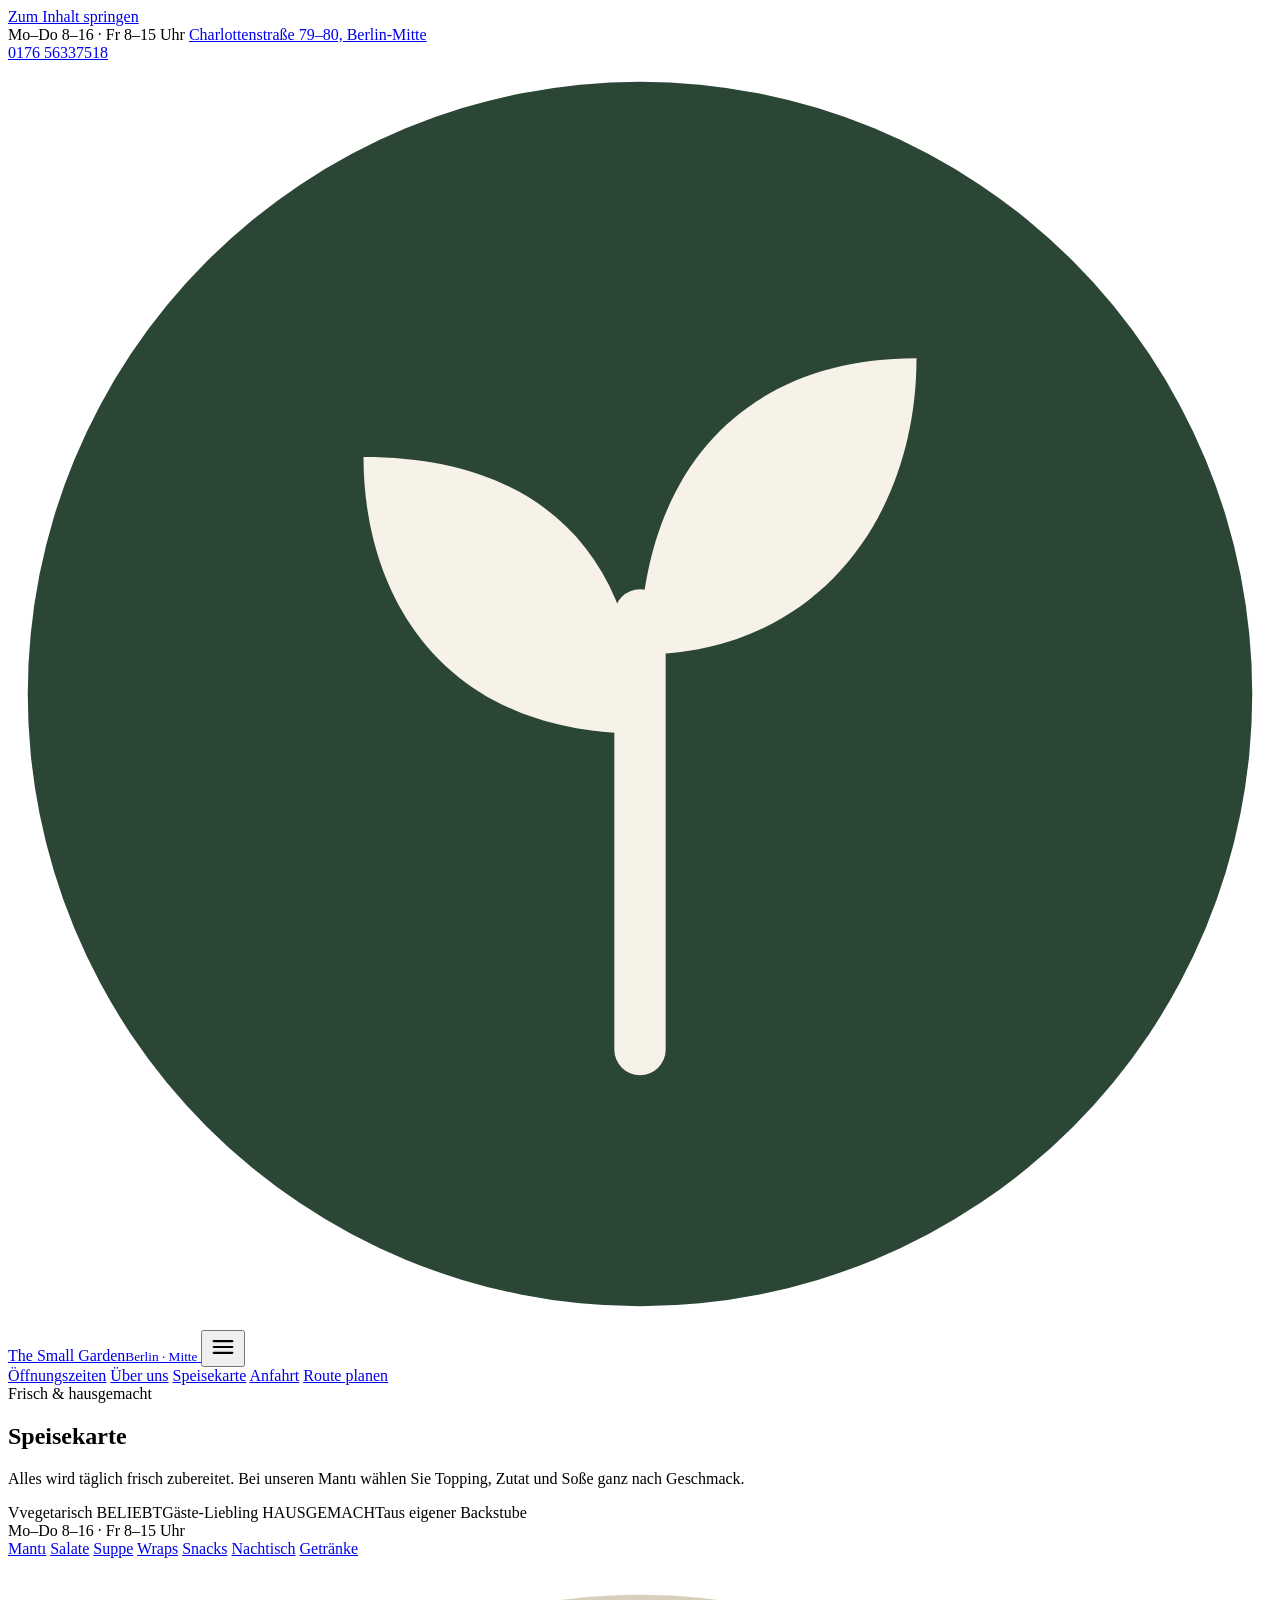
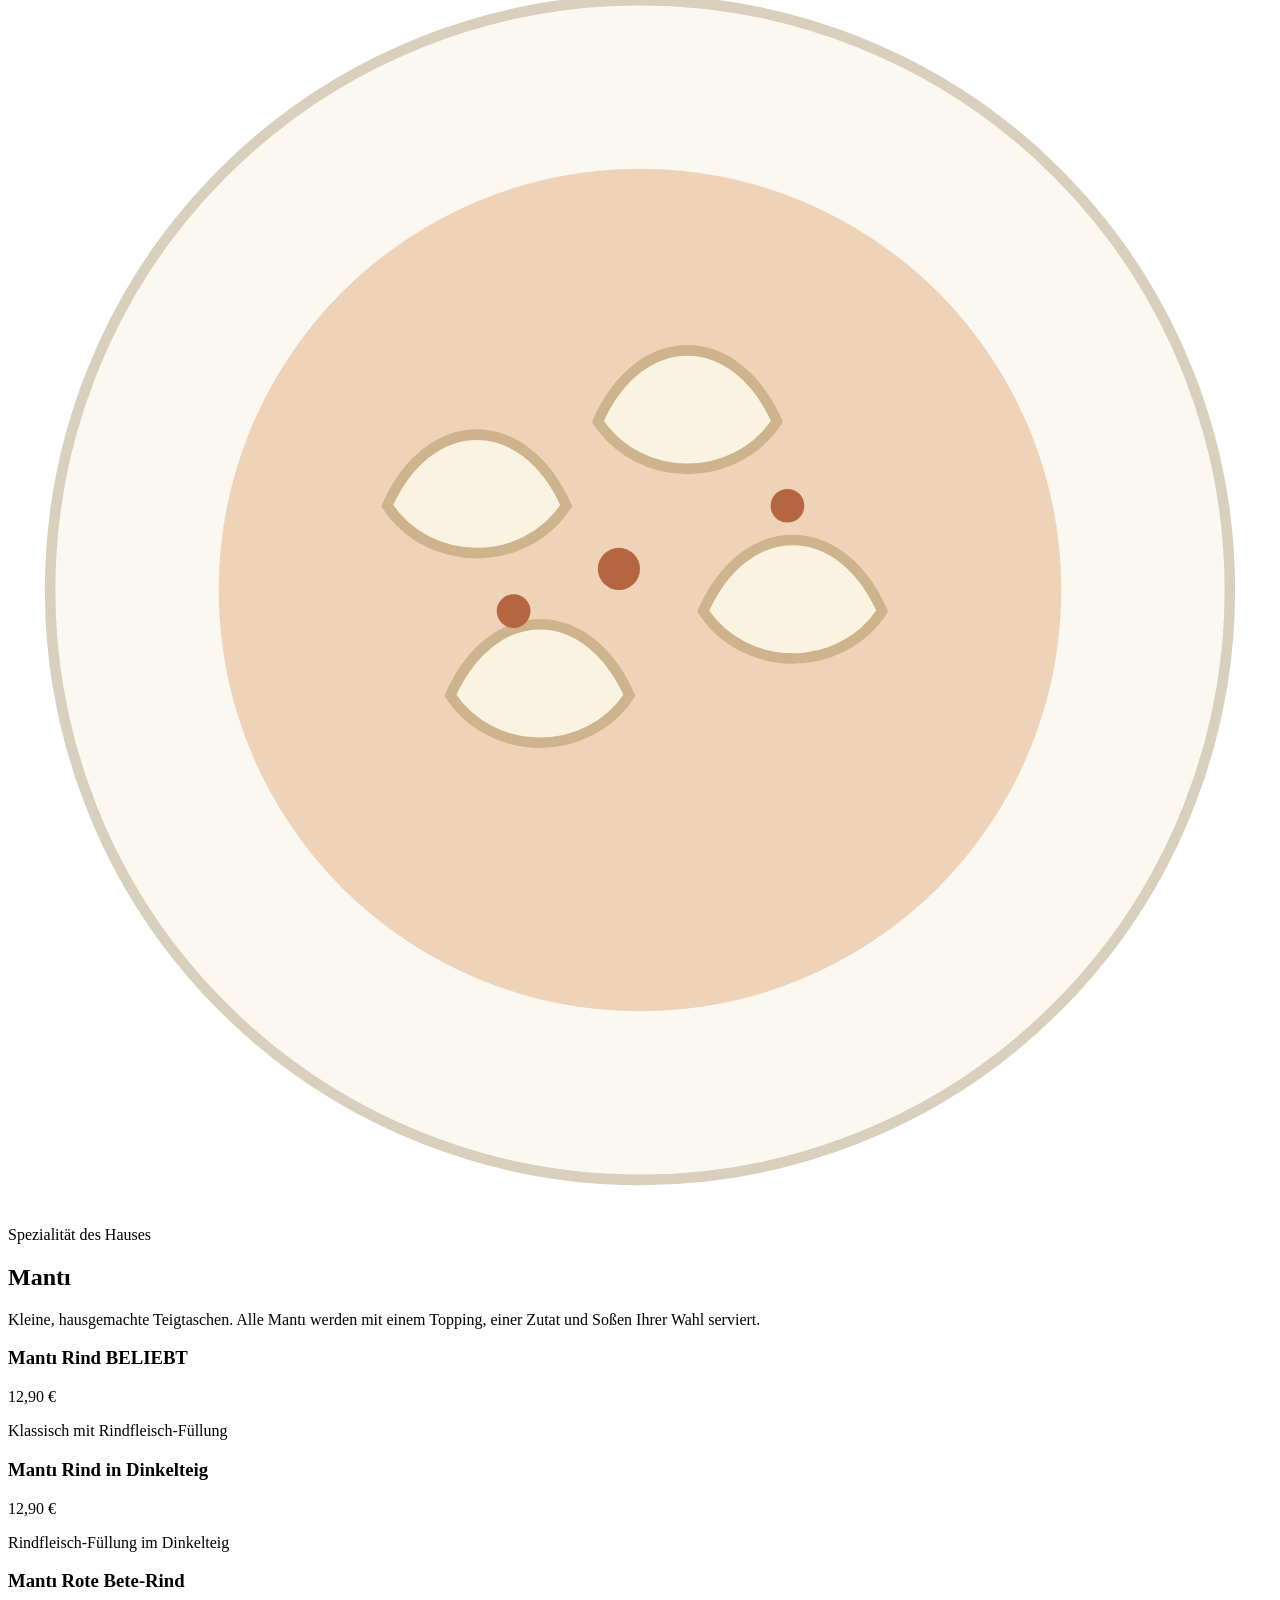
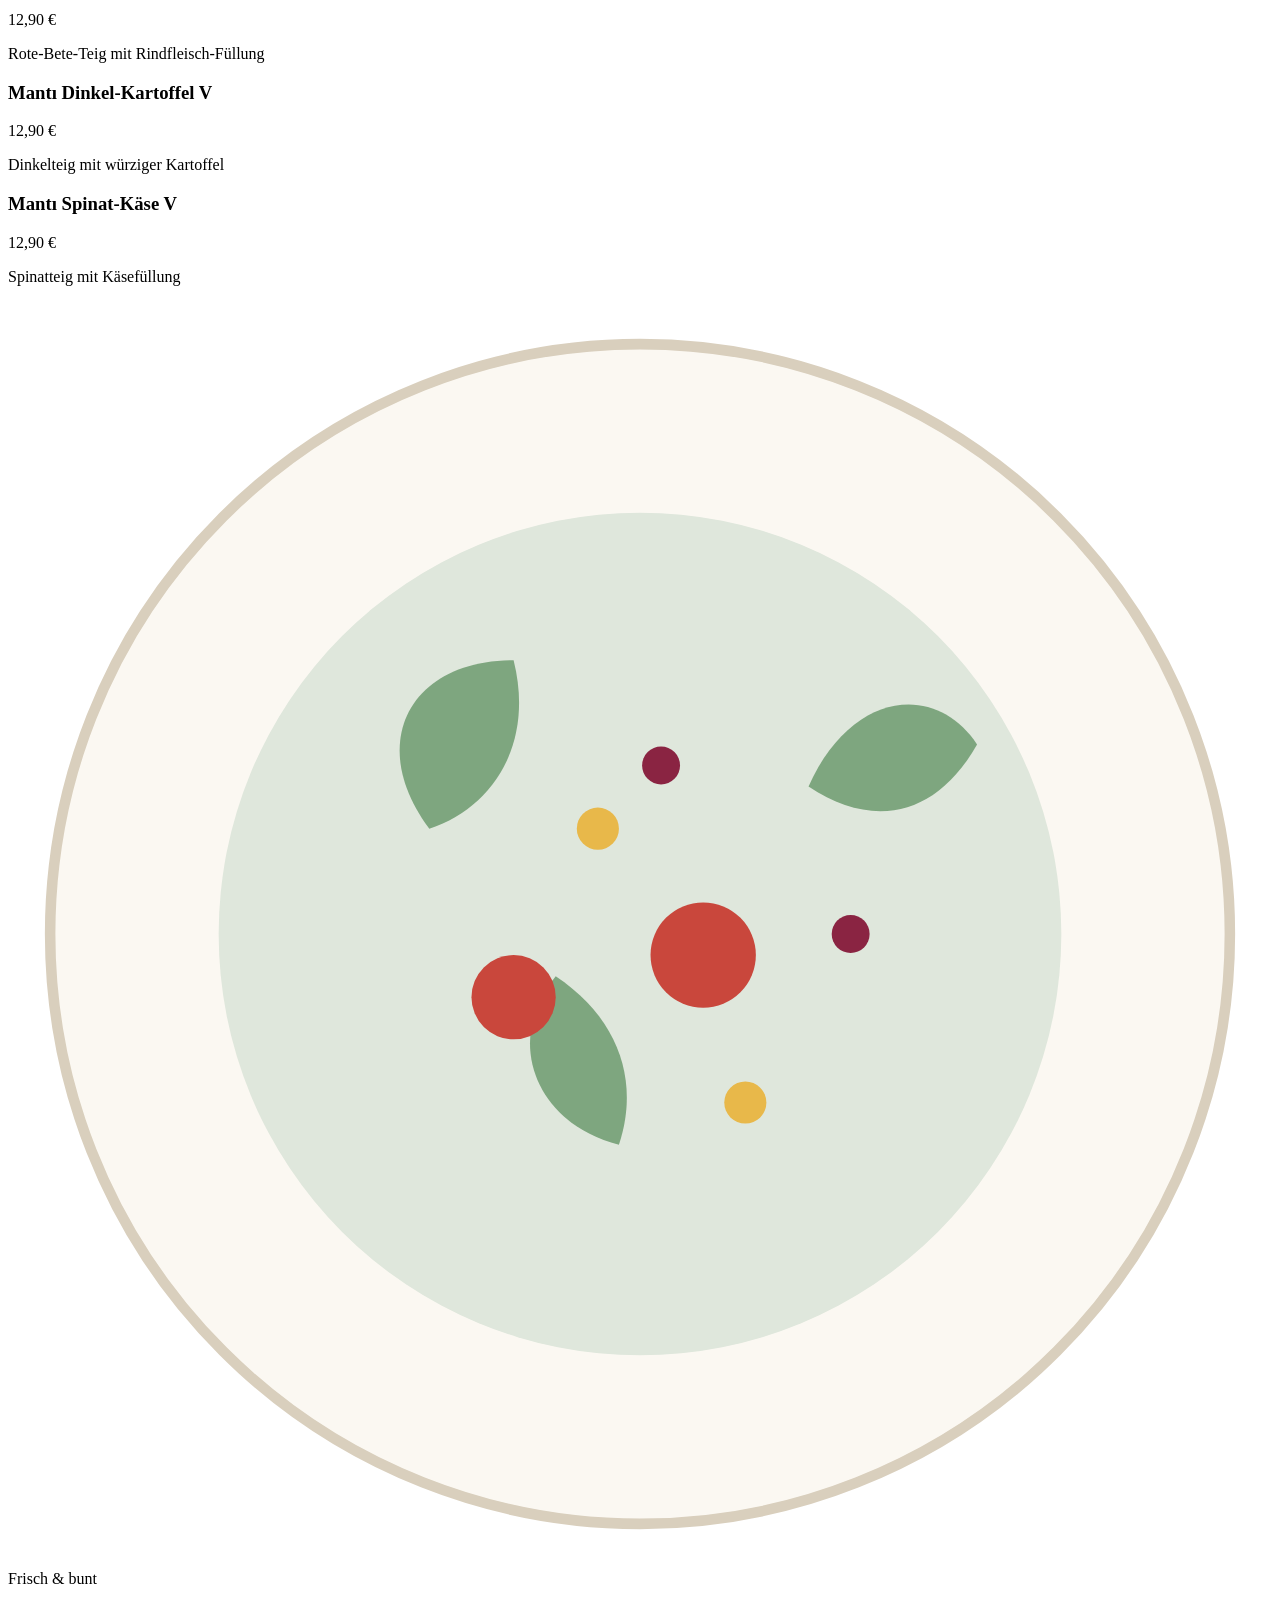
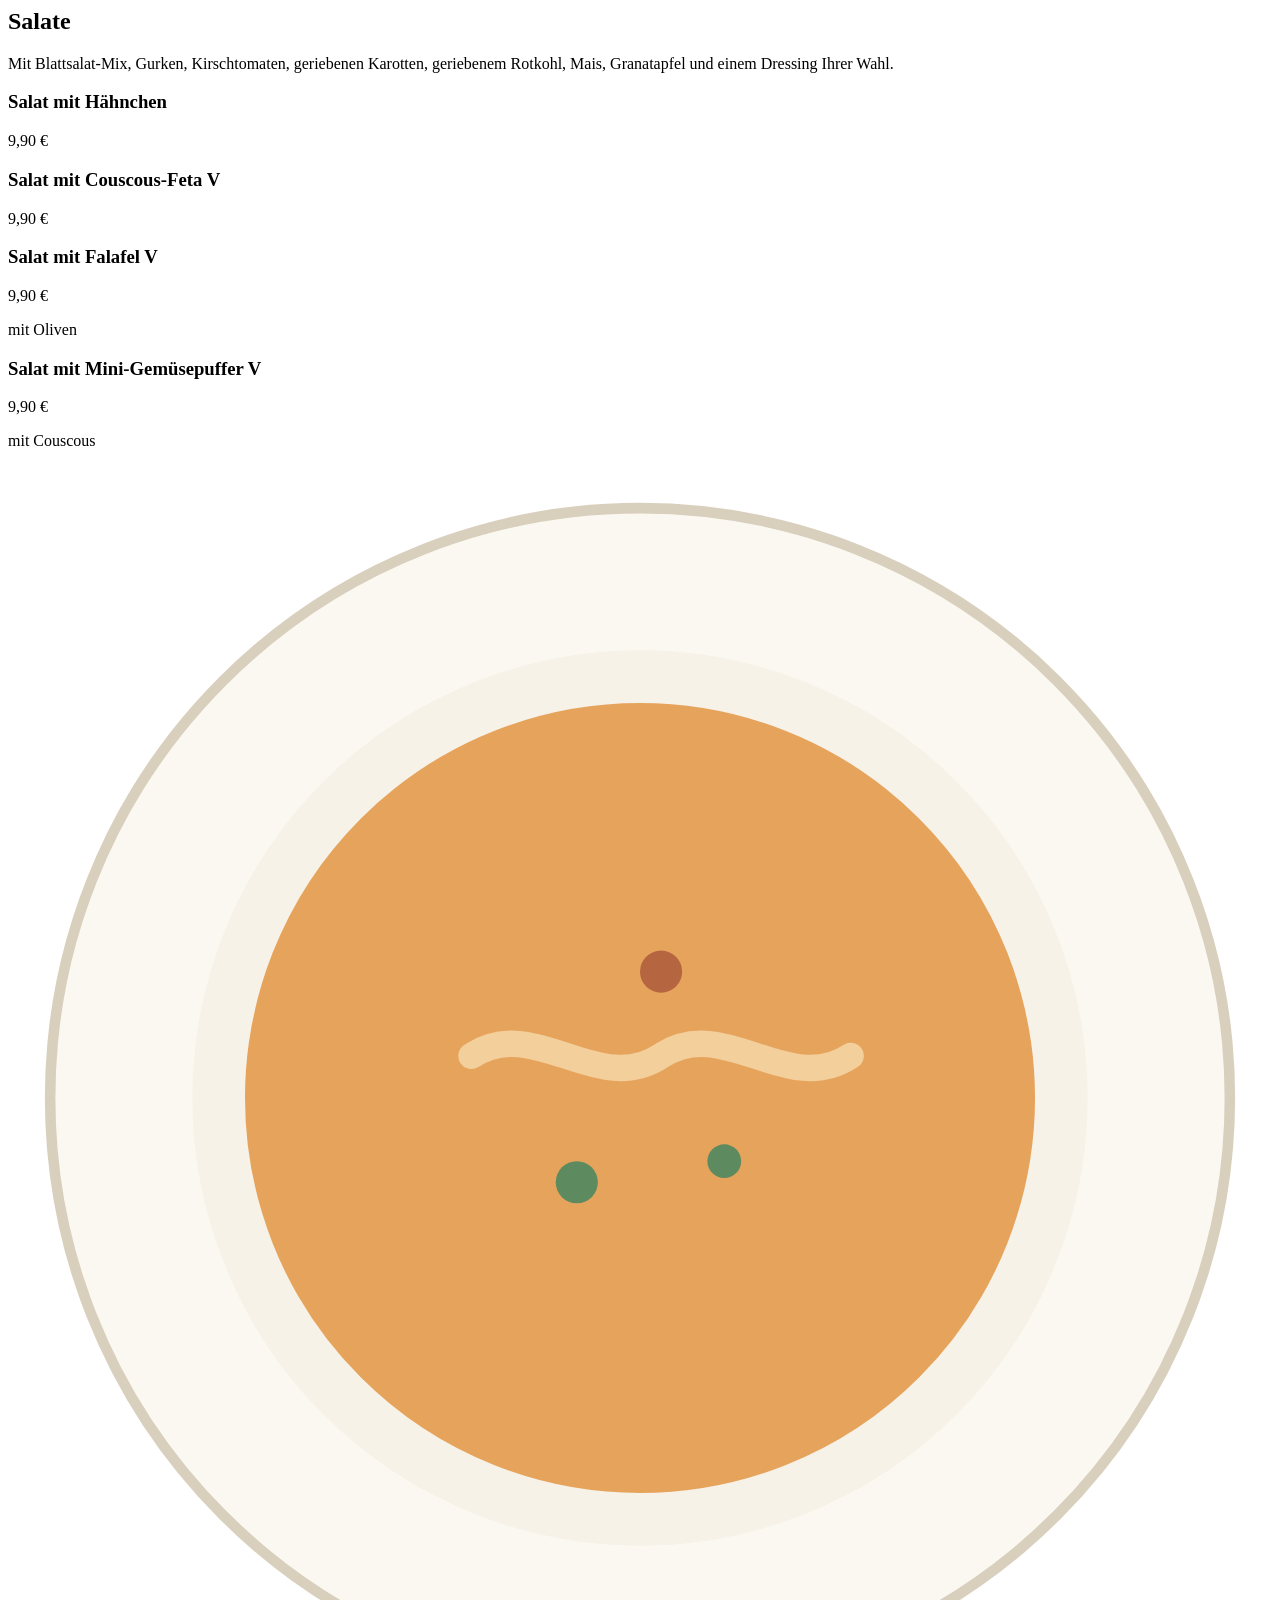
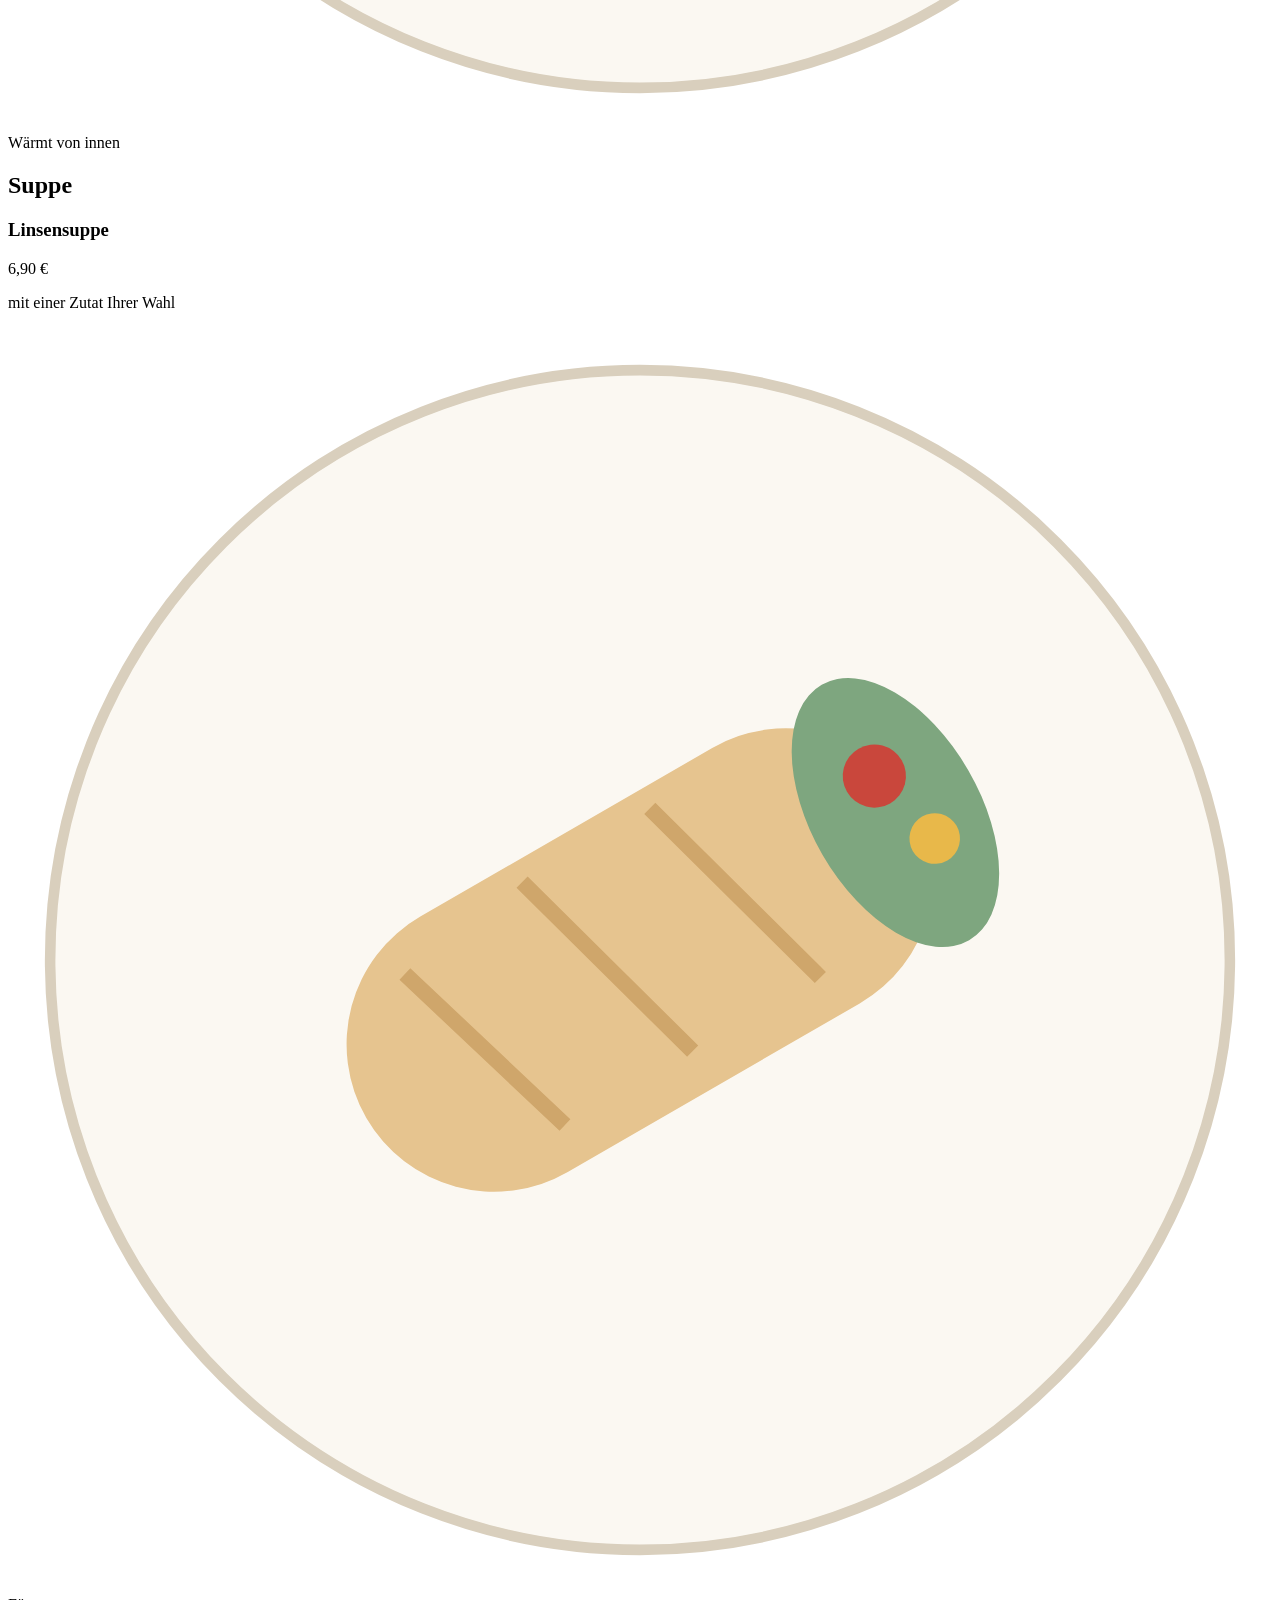
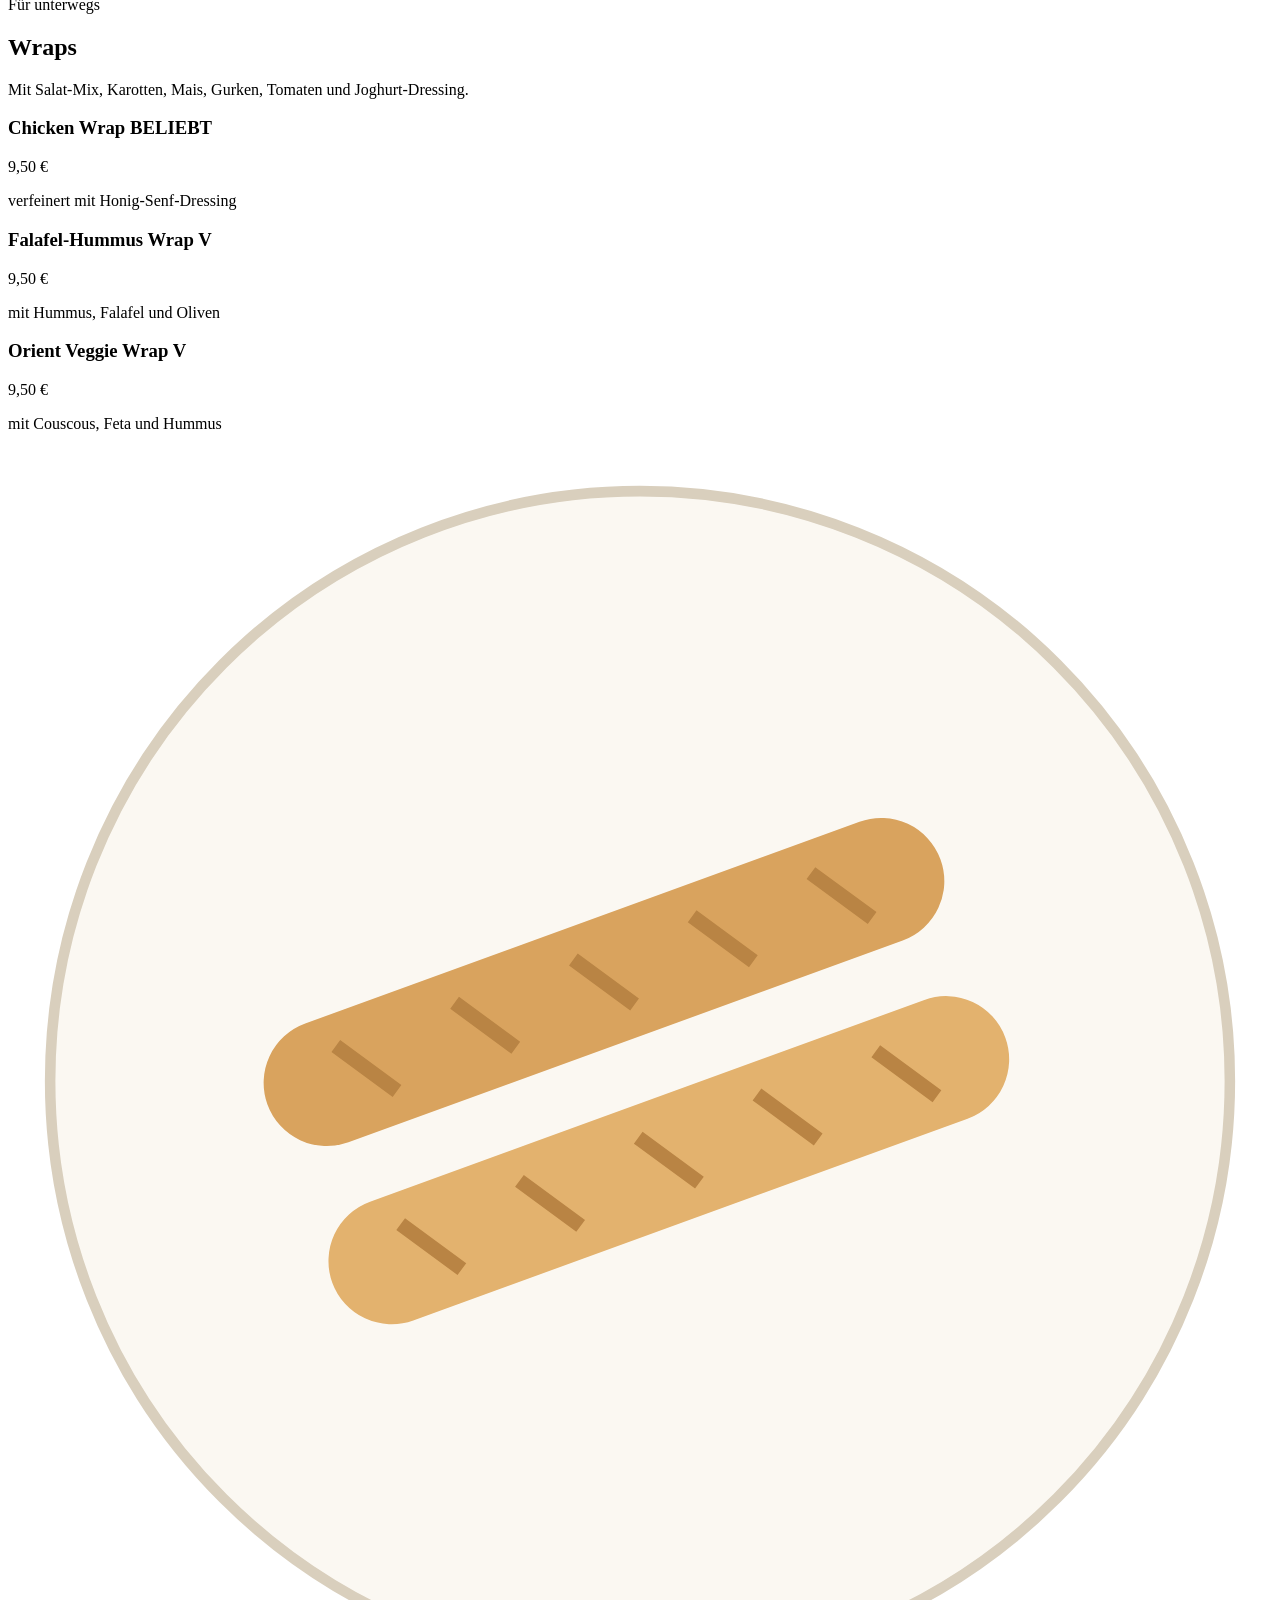
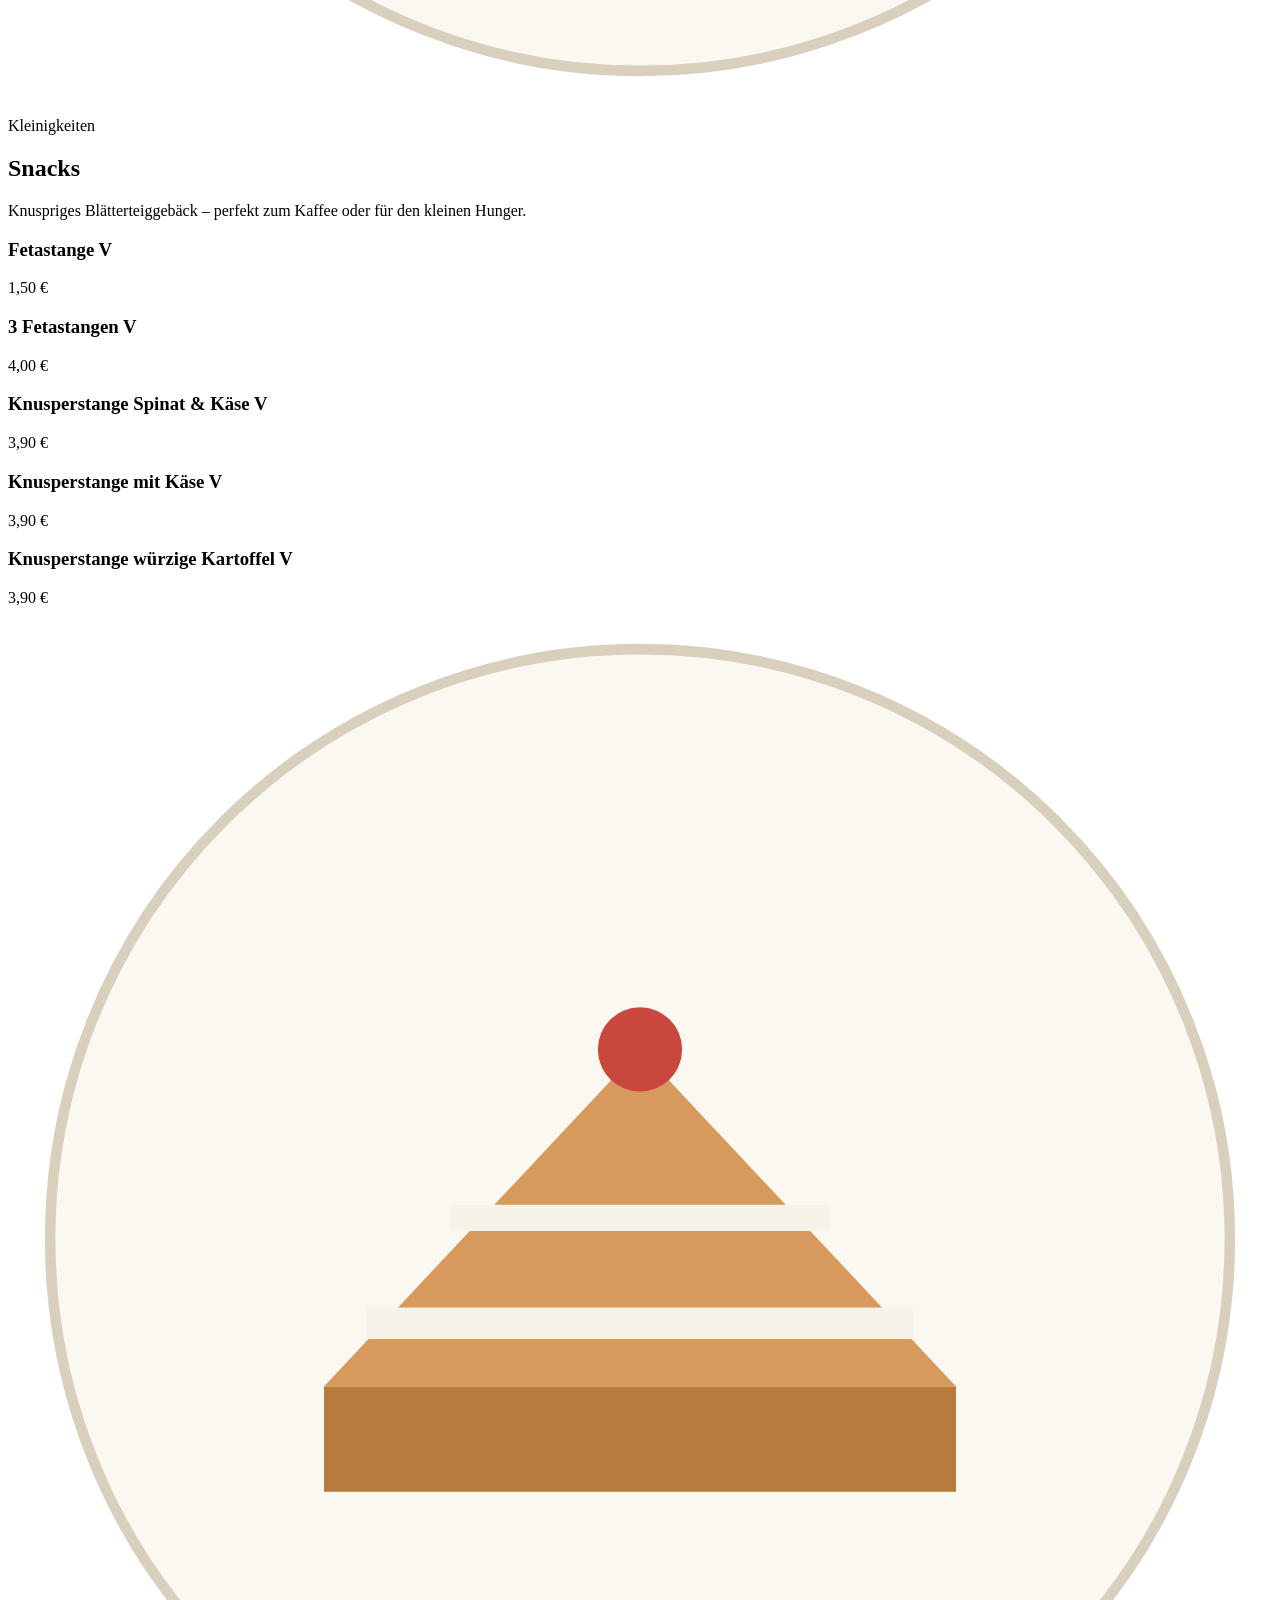
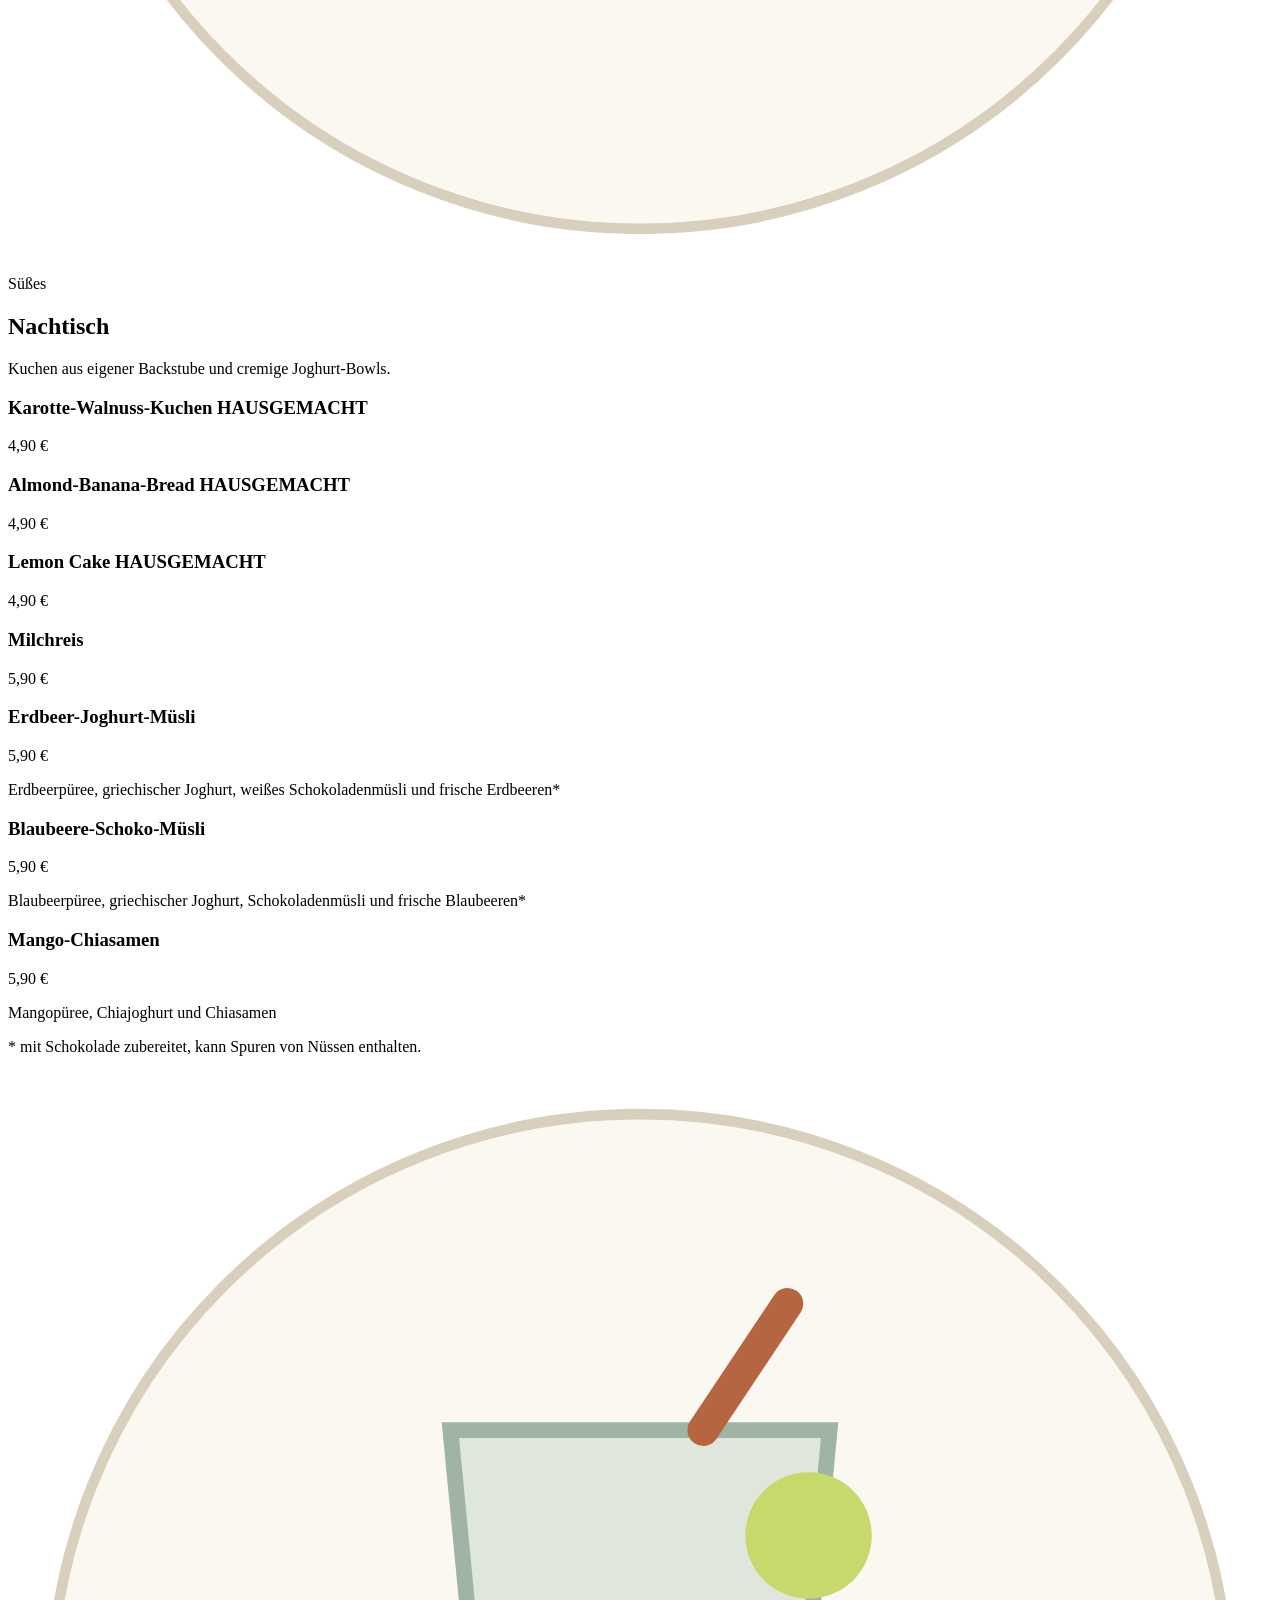
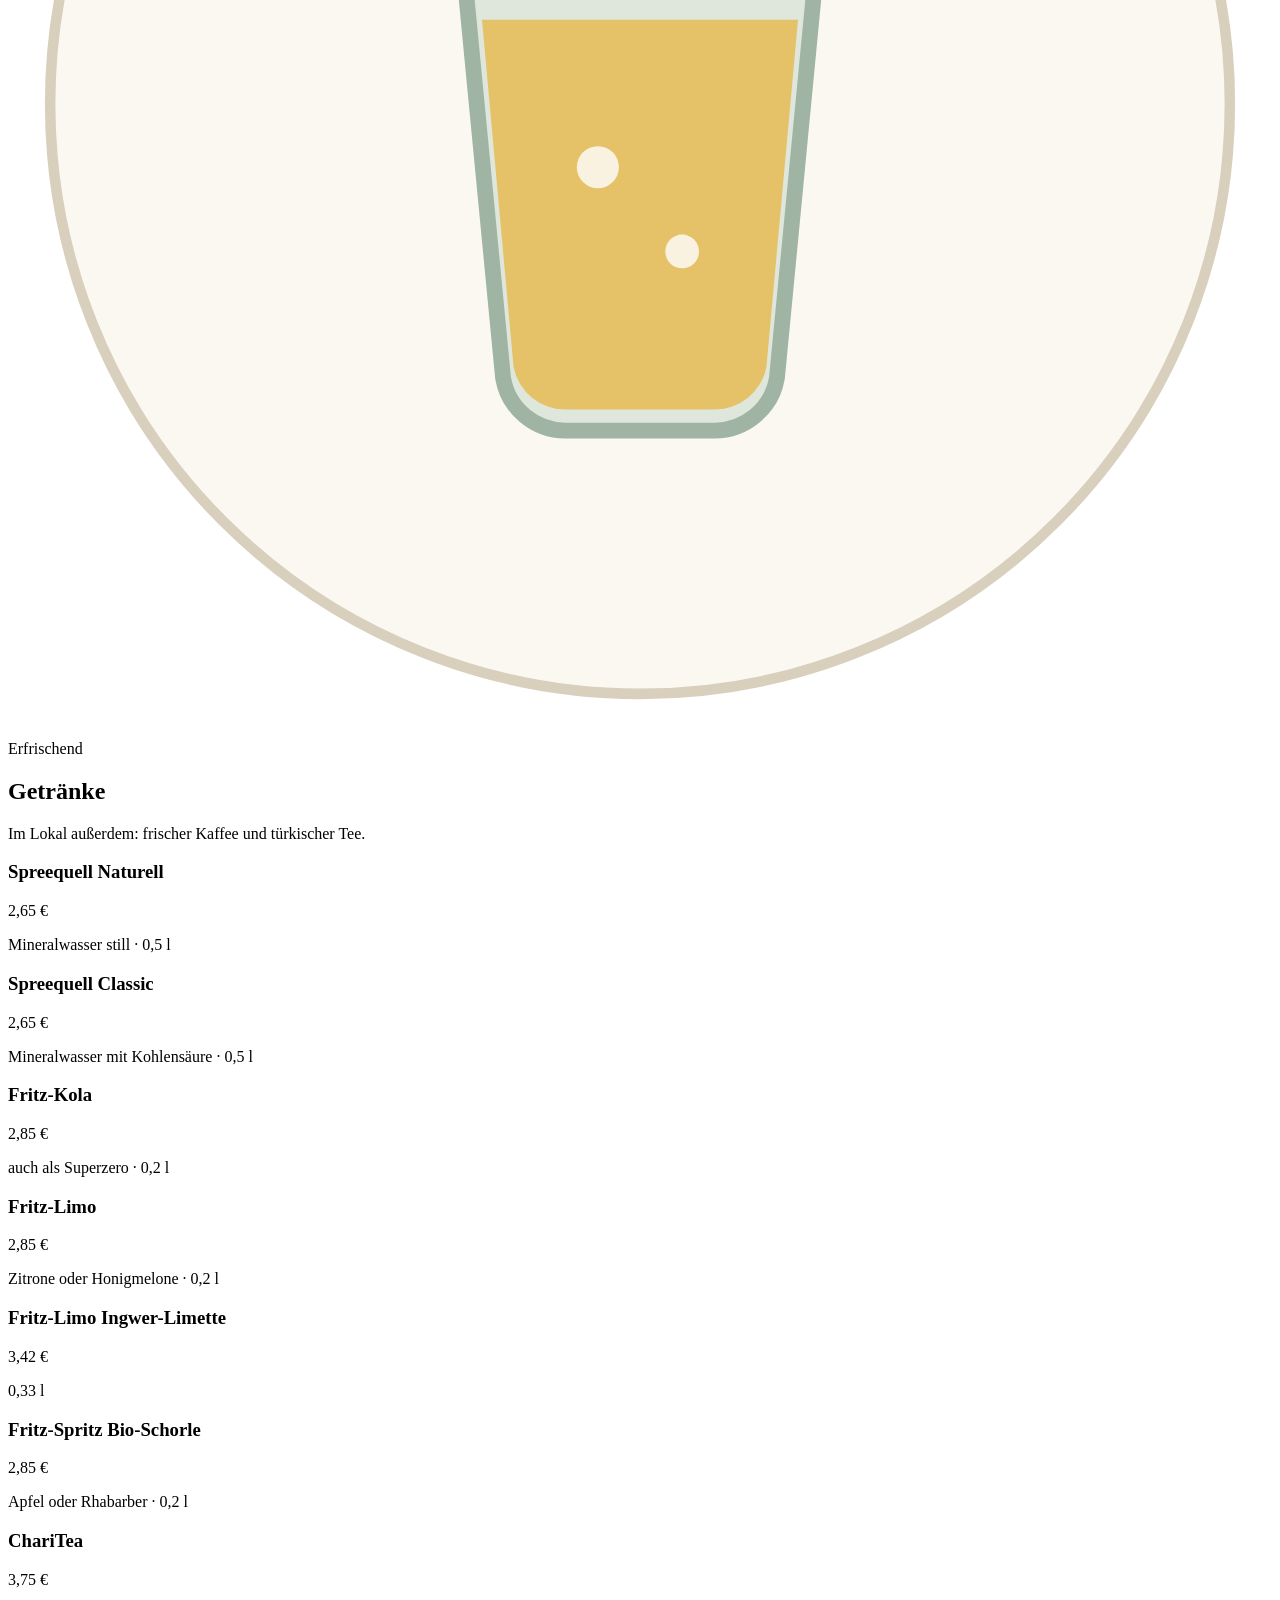
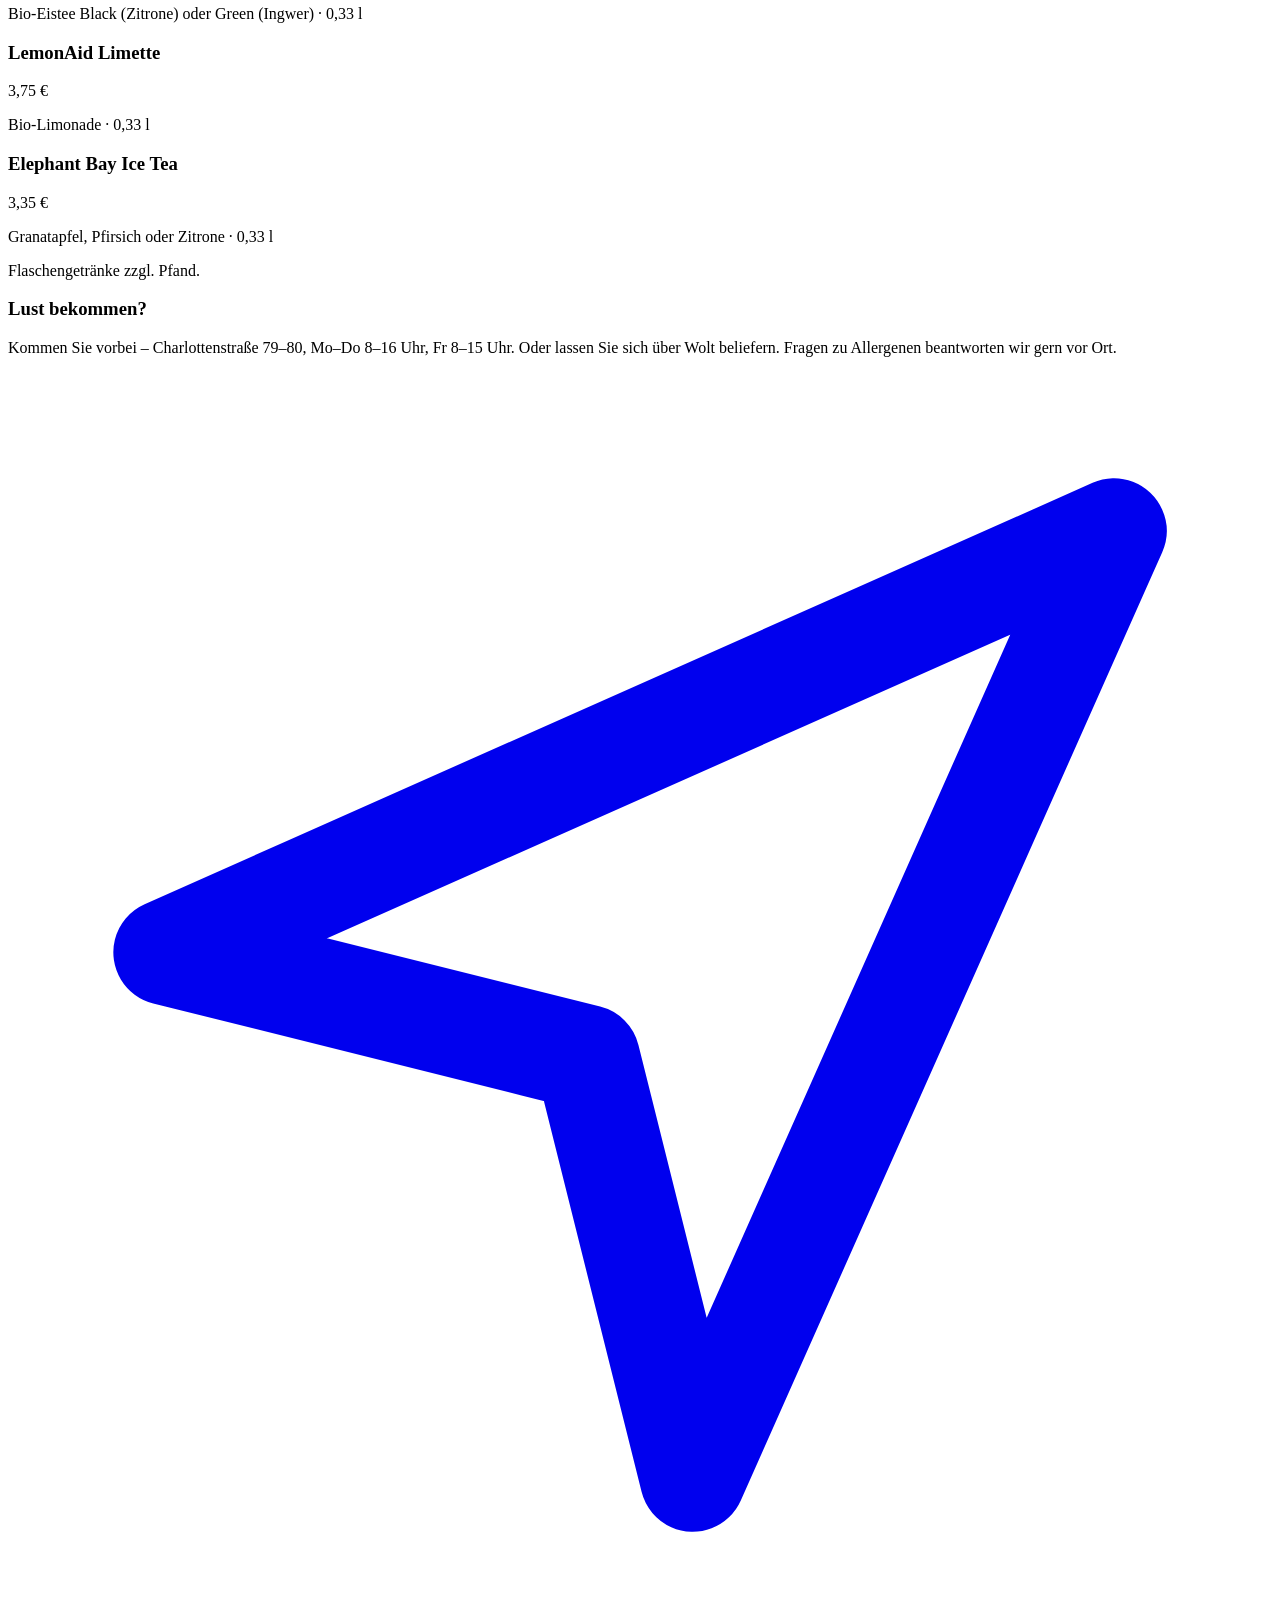
==== speisekarte.html @ 0bbbf4a5 "Add files via upload" ====
<!doctype html>
<html lang="de">
<head>
  <meta charset="utf-8">
  <meta name="viewport" content="width=device-width, initial-scale=1">
  <title>Speisekarte – The Small Garden, Berlin-Mitte</title>
  <meta name="description" content="Speisekarte von The Small Garden: Mantı, Salate, Linsensuppe, Wraps, Snacks, hausgemachte Kuchen und Getränke. Charlottenstraße 79–80, 10117 Berlin.">
  <meta name="robots" content="noindex">
  <meta name="theme-color" content="#2c4636">
  <link rel="icon" href="data:image/svg+xml,%3Csvg xmlns='http://www.w3.org/2000/svg' viewBox='0 0 64 64'%3E%3Ccircle cx='32' cy='32' r='32' fill='%232c4636'/%3E%3Cpath d='M32 50V28' stroke='%23f7f2e8' stroke-width='3' stroke-linecap='round'/%3E%3Cpath d='M32 34c-10 0-14-7-14-14 9 0 14 5 14 14zM32 30c0-9 5-15 14-15 0 8-5 15-14 15z' fill='%23f7f2e8'/%3E%3C/svg%3E">
  <link rel="preconnect" href="https://fonts.googleapis.com">
  <link rel="preconnect" href="https://fonts.gstatic.com" crossorigin>
  <link href="https://fonts.googleapis.com/css2?family=Cormorant+Garamond:ital,wght@0,500;0,600;1,500&family=DM+Sans:wght@400;500;600;700&display=swap" rel="stylesheet">
  <link rel="stylesheet" href="css/style.css">
</head>
<body>
<a class="skip" href="#main">Zum Inhalt springen</a>

<div class="topbar">
  <div class="container">
    <div class="tb-left">
      <span data-status><span class="status-dot"></span><span data-status-text>Mo–Do 8–16 · Fr 8–15 Uhr</span></span>
      <a href="index.html#anfahrt">Charlottenstraße 79–80, Berlin-Mitte</a>
    </div>
    <div class="tb-right"><a href="tel:+4917656337518">0176 56337518</a></div>
  </div>
</div>

<header class="header">
  <div class="container">
    <a class="brand" href="index.html" aria-label="The Small Garden – Startseite">
      <svg viewBox="0 0 64 64" aria-hidden="true"><circle cx="32" cy="32" r="31" fill="#2c4636"/><path d="M32 50V28" stroke="#f7f2e8" stroke-width="2.6" stroke-linecap="round"/><path d="M32 34c-10 0-14-7-14-14 9 0 14 5 14 14zM32 30c0-9 5-15 14-15 0 8-5 15-14 15z" fill="#f7f2e8"/></svg>
      <span class="brand-name">The Small Garden<small>Berlin · Mitte</small></span>
    </a>
    <button class="menu-toggle" aria-label="Menü öffnen" aria-expanded="false">
      <svg width="28" height="28" viewBox="0 0 24 24" fill="none" stroke="currentColor" stroke-width="1.8" stroke-linecap="round"><path d="M4 7h16M4 12h16M4 17h16"/></svg>
    </button>
    <nav class="nav" aria-label="Hauptnavigation">
      <a href="index.html#oeffnungszeiten">Öffnungszeiten</a>
      <a href="index.html#ueber-uns">Über uns</a>
      <a href="speisekarte.html" aria-current="page">Speisekarte</a>
      <a href="index.html#anfahrt">Anfahrt</a>
      <a class="btn btn-green btn-sm" href="https://www.google.com/maps/dir/?api=1&amp;destination=The+Small+Garden,+Charlottenstra%C3%9Fe+79-80,+10117+Berlin" target="_blank" rel="noopener">Route planen</a>
    </nav>
  </div>
</header>

<main id="main">
  <section class="menu-hero">
    <div class="container">
      <span class="eyebrow">Frisch &amp; hausgemacht</span>
      <h1>Speisekarte</h1>
      <p>Alles wird täglich frisch zubereitet. Bei unseren Mantı wählen Sie Topping, Zutat und Soße ganz nach Geschmack.</p>
      <div class="legend">
        <span><span class="tag tag-v">V</span>vegetarisch</span>
        <span><span class="tag tag-pop">BELIEBT</span>Gäste-Liebling</span>
        <span><span class="tag tag-home">HAUSGEMACHT</span>aus eigener Backstube</span>
      </div>
      <div class="mini-hours" data-status><span class="status-dot"></span><span data-status-text>Mo–Do 8–16 · Fr 8–15 Uhr</span></div>
    </div>
  </section>

  <nav class="menu-tabs" aria-label="Kategorien">
    <div class="container">
      <a href="#manti">Mantı</a>
      <a href="#salate">Salate</a>
      <a href="#suppen">Suppe</a>
      <a href="#wraps">Wraps</a>
      <a href="#snacks">Snacks</a>
      <a href="#nachtisch">Nachtisch</a>
      <a href="#getraenke">Getränke</a>
    </div>
  </nav>

  <div class="menu-body">
    <div class="container">

      <!-- MANTI -->
      <section class="menu-cat" id="manti">
        <div class="menu-cat-head reveal">
          <svg viewBox="0 0 120 120" aria-hidden="true"><circle cx="60" cy="60" r="56" fill="#fbf8f2" stroke="#d9cfbd"/><circle cx="60" cy="60" r="40" fill="#efd3b9"/><g fill="#fbf3e2" stroke="#cdb48c" stroke-width="1"><path d="M36 52c4-9 13-9 17 0-4 6-13 6-17 0z"/><path d="M56 44c4-9 13-9 17 0-4 6-13 6-17 0z"/><path d="M66 62c4-9 13-9 17 0-4 6-13 6-17 0z"/><path d="M42 70c4-9 13-9 17 0-4 6-13 6-17 0z"/></g><g fill="#b5653f"><circle cx="58" cy="58" r="2"/><circle cx="48" cy="62" r="1.6"/><circle cx="74" cy="52" r="1.6"/></g></svg>
          <div>
            <span class="eyebrow">Spezialität des Hauses</span>
            <h2>Mantı</h2>
            <p>Kleine, hausgemachte Teigtaschen. Alle Mantı werden mit einem Topping, einer Zutat und Soßen Ihrer Wahl serviert.</p>
          </div>
        </div>
        <div class="menu-list">
          <div class="item reveal"><div class="item-top"><h3>Mantı Rind <span class="tag tag-pop">BELIEBT</span></h3><span class="dots"></span><span class="p">12,90 €</span></div><p class="d">Klassisch mit Rindfleisch-Füllung</p></div>
          <div class="item reveal"><div class="item-top"><h3>Mantı Rind in Dinkelteig</h3><span class="dots"></span><span class="p">12,90 €</span></div><p class="d">Rindfleisch-Füllung im Dinkelteig</p></div>
          <div class="item reveal"><div class="item-top"><h3>Mantı Rote Bete-Rind</h3><span class="dots"></span><span class="p">12,90 €</span></div><p class="d">Rote-Bete-Teig mit Rindfleisch-Füllung</p></div>
          <div class="item reveal"><div class="item-top"><h3>Mantı Dinkel-Kartoffel <span class="tag tag-v">V</span></h3><span class="dots"></span><span class="p">12,90 €</span></div><p class="d">Dinkelteig mit würziger Kartoffel</p></div>
          <div class="item reveal"><div class="item-top"><h3>Mantı Spinat-Käse <span class="tag tag-v">V</span></h3><span class="dots"></span><span class="p">12,90 €</span></div><p class="d">Spinatteig mit Käsefüllung</p></div>
        </div>
      </section>

      <!-- SALATE -->
      <section class="menu-cat" id="salate">
        <div class="menu-cat-head reveal">
          <svg viewBox="0 0 120 120" aria-hidden="true"><circle cx="60" cy="60" r="56" fill="#fbf8f2" stroke="#d9cfbd"/><circle cx="60" cy="60" r="40" fill="#dfe7dc"/><g fill="#7ea67f"><path d="M40 50c-6-8-2-16 8-16 2 8-2 14-8 16z"/><path d="M76 46c4-9 12-10 16-4-4 7-10 8-16 4z"/><path d="M58 80c-8-2-11-10-6-16 6 4 8 10 6 16z"/></g><g fill="#c9473c"><circle cx="66" cy="62" r="5"/><circle cx="48" cy="66" r="4"/></g><g fill="#e8b84a"><circle cx="70" cy="76" r="2"/><circle cx="56" cy="50" r="2"/></g><g fill="#8a2442"><circle cx="62" cy="44" r="1.8"/><circle cx="80" cy="60" r="1.8"/></g></svg>
          <div>
            <span class="eyebrow">Frisch &amp; bunt</span>
            <h2>Salate</h2>
            <p>Mit Blattsalat-Mix, Gurken, Kirschtomaten, geriebenen Karotten, geriebenem Rotkohl, Mais, Granatapfel und einem Dressing Ihrer Wahl.</p>
          </div>
        </div>
        <div class="menu-list">
          <div class="item reveal"><div class="item-top"><h3>Salat mit Hähnchen</h3><span class="dots"></span><span class="p">9,90 €</span></div></div>
          <div class="item reveal"><div class="item-top"><h3>Salat mit Couscous-Feta <span class="tag tag-v">V</span></h3><span class="dots"></span><span class="p">9,90 €</span></div></div>
          <div class="item reveal"><div class="item-top"><h3>Salat mit Falafel <span class="tag tag-v">V</span></h3><span class="dots"></span><span class="p">9,90 €</span></div><p class="d">mit Oliven</p></div>
          <div class="item reveal"><div class="item-top"><h3>Salat mit Mini-Gemüsepuffer <span class="tag tag-v">V</span></h3><span class="dots"></span><span class="p">9,90 €</span></div><p class="d">mit Couscous</p></div>
        </div>
      </section>

      <!-- SUPPE -->
      <section class="menu-cat" id="suppen">
        <div class="menu-cat-head reveal">
          <svg viewBox="0 0 120 120" aria-hidden="true"><circle cx="60" cy="60" r="56" fill="#fbf8f2" stroke="#d9cfbd"/><circle cx="60" cy="60" r="40" fill="#e6a35c"/><circle cx="60" cy="60" r="40" fill="none" stroke="#f7f2e8" stroke-width="5"/><path d="M44 56c6-4 12 4 18 0s12 4 18 0" stroke="#f3cf9c" stroke-width="2.5" fill="none" stroke-linecap="round"/><g fill="#5d8a5f"><circle cx="54" cy="68" r="2"/><circle cx="68" cy="66" r="1.6"/></g><circle cx="62" cy="48" r="2" fill="#b5653f"/></svg>
          <div>
            <span class="eyebrow">Wärmt von innen</span>
            <h2>Suppe</h2>
          </div>
        </div>
        <div class="menu-list">
          <div class="item reveal"><div class="item-top"><h3>Linsensuppe</h3><span class="dots"></span><span class="p">6,90 €</span></div><p class="d">mit einer Zutat Ihrer Wahl</p></div>
        </div>
      </section>

      <!-- WRAPS -->
      <section class="menu-cat" id="wraps">
        <div class="menu-cat-head reveal">
          <svg viewBox="0 0 120 120" aria-hidden="true"><circle cx="60" cy="60" r="56" fill="#fbf8f2" stroke="#d9cfbd"/><g transform="rotate(-30 60 60)"><rect x="30" y="46" width="60" height="28" rx="14" fill="#e6c48f"/><ellipse cx="88" cy="60" rx="8" ry="14" fill="#7ea67f"/><circle cx="88" cy="56" r="3" fill="#c9473c"/><circle cx="90" cy="64" r="2.4" fill="#e8b84a"/><path d="M40 50l6 20M54 48l6 22M68 48l6 22" stroke="#cfa66b" stroke-width="1.5"/></g></svg>
          <div>
            <span class="eyebrow">Für unterwegs</span>
            <h2>Wraps</h2>
            <p>Mit Salat-Mix, Karotten, Mais, Gurken, Tomaten und Joghurt-Dressing.</p>
          </div>
        </div>
        <div class="menu-list">
          <div class="item reveal"><div class="item-top"><h3>Chicken Wrap <span class="tag tag-pop">BELIEBT</span></h3><span class="dots"></span><span class="p">9,50 €</span></div><p class="d">verfeinert mit Honig-Senf-Dressing</p></div>
          <div class="item reveal"><div class="item-top"><h3>Falafel-Hummus Wrap <span class="tag tag-v">V</span></h3><span class="dots"></span><span class="p">9,50 €</span></div><p class="d">mit Hummus, Falafel und Oliven</p></div>
          <div class="item reveal"><div class="item-top"><h3>Orient Veggie Wrap <span class="tag tag-v">V</span></h3><span class="dots"></span><span class="p">9,50 €</span></div><p class="d">mit Couscous, Feta und Hummus</p></div>
        </div>
      </section>

      <!-- SNACKS -->
      <section class="menu-cat" id="snacks">
        <div class="menu-cat-head reveal">
          <svg viewBox="0 0 120 120" aria-hidden="true"><circle cx="60" cy="60" r="56" fill="#fbf8f2" stroke="#d9cfbd"/><g transform="rotate(-20 60 60)"><rect x="26" y="44" width="68" height="12" rx="6" fill="#d9a35e"/><rect x="26" y="62" width="68" height="12" rx="6" fill="#e3b26e"/><path d="M34 47l4 6M46 47l4 6M58 47l4 6M70 47l4 6M82 47l4 6M34 65l4 6M46 65l4 6M58 65l4 6M70 65l4 6M82 65l4 6" stroke="#b98444" stroke-width="1.4"/></g></svg>
          <div>
            <span class="eyebrow">Kleinigkeiten</span>
            <h2>Snacks</h2>
            <p>Knuspriges Blätterteiggebäck – perfekt zum Kaffee oder für den kleinen Hunger.</p>
          </div>
        </div>
        <div class="menu-list">
          <div class="item reveal"><div class="item-top"><h3>Fetastange <span class="tag tag-v">V</span></h3><span class="dots"></span><span class="p">1,50 €</span></div></div>
          <div class="item reveal"><div class="item-top"><h3>3 Fetastangen <span class="tag tag-v">V</span></h3><span class="dots"></span><span class="p">4,00 €</span></div></div>
          <div class="item reveal"><div class="item-top"><h3>Knusperstange Spinat &amp; Käse <span class="tag tag-v">V</span></h3><span class="dots"></span><span class="p">3,90 €</span></div></div>
          <div class="item reveal"><div class="item-top"><h3>Knusperstange mit Käse <span class="tag tag-v">V</span></h3><span class="dots"></span><span class="p">3,90 €</span></div></div>
          <div class="item reveal"><div class="item-top"><h3>Knusperstange würzige Kartoffel <span class="tag tag-v">V</span></h3><span class="dots"></span><span class="p">3,90 €</span></div></div>
        </div>
      </section>

      <!-- NACHTISCH -->
      <section class="menu-cat" id="nachtisch">
        <div class="menu-cat-head reveal">
          <svg viewBox="0 0 120 120" aria-hidden="true"><circle cx="60" cy="60" r="56" fill="#fbf8f2" stroke="#d9cfbd"/><path d="M30 74l30-32 30 32z" fill="#d79a5c"/><path d="M30 74h60v10H30z" fill="#b97a3e"/><path d="M34 68h52" stroke="#f7f2e8" stroke-width="3"/><path d="M42 58h36" stroke="#f7f2e8" stroke-width="2.5"/><circle cx="60" cy="42" r="4" fill="#c9473c"/></svg>
          <div>
            <span class="eyebrow">Süßes</span>
            <h2>Nachtisch</h2>
            <p>Kuchen aus eigener Backstube und cremige Joghurt-Bowls.</p>
          </div>
        </div>
        <div class="menu-list">
          <div class="item reveal"><div class="item-top"><h3>Karotte-Walnuss-Kuchen <span class="tag tag-home">HAUSGEMACHT</span></h3><span class="dots"></span><span class="p">4,90 €</span></div></div>
          <div class="item reveal"><div class="item-top"><h3>Almond-Banana-Bread <span class="tag tag-home">HAUSGEMACHT</span></h3><span class="dots"></span><span class="p">4,90 €</span></div></div>
          <div class="item reveal"><div class="item-top"><h3>Lemon Cake <span class="tag tag-home">HAUSGEMACHT</span></h3><span class="dots"></span><span class="p">4,90 €</span></div></div>
          <div class="item reveal"><div class="item-top"><h3>Milchreis</h3><span class="dots"></span><span class="p">5,90 €</span></div></div>
          <div class="item reveal"><div class="item-top"><h3>Erdbeer-Joghurt-Müsli</h3><span class="dots"></span><span class="p">5,90 €</span></div><p class="d">Erdbeerpüree, griechischer Joghurt, weißes Schokoladenmüsli und frische Erdbeeren*</p></div>
          <div class="item reveal"><div class="item-top"><h3>Blaubeere-Schoko-Müsli</h3><span class="dots"></span><span class="p">5,90 €</span></div><p class="d">Blaubeerpüree, griechischer Joghurt, Schokoladenmüsli und frische Blaubeeren*</p></div>
          <div class="item reveal"><div class="item-top"><h3>Mango-Chiasamen</h3><span class="dots"></span><span class="p">5,90 €</span></div><p class="d">Mangopüree, Chiajoghurt und Chiasamen</p></div>
        </div>
        <p class="card-note">* mit Schokolade zubereitet, kann Spuren von Nüssen enthalten.</p>
      </section>

      <!-- GETRÄNKE -->
      <section class="menu-cat" id="getraenke">
        <div class="menu-cat-head reveal">
          <svg viewBox="0 0 120 120" aria-hidden="true"><circle cx="60" cy="60" r="56" fill="#fbf8f2" stroke="#d9cfbd"/><path d="M42 34h36l-5 52a6 6 0 0 1-6 5H53a6 6 0 0 1-6-5z" fill="#dfe7dc" stroke="#9fb4a3" stroke-width="1.5"/><path d="M45 52h30l-3 33a5 5 0 0 1-5 4H53a5 5 0 0 1-5-4z" fill="#e8b84a" opacity=".8"/><circle cx="56" cy="66" r="2" fill="#fff" opacity=".8"/><circle cx="64" cy="74" r="1.6" fill="#fff" opacity=".8"/><path d="M66 34l8-12" stroke="#b5653f" stroke-width="3" stroke-linecap="round"/><circle cx="76" cy="44" r="6" fill="#c7d96b"/></svg>
          <div>
            <span class="eyebrow">Erfrischend</span>
            <h2>Getränke</h2>
            <p>Im Lokal außerdem: frischer Kaffee und türkischer Tee.</p>
          </div>
        </div>
        <div class="menu-list">
          <div class="item reveal"><div class="item-top"><h3>Spreequell Naturell</h3><span class="dots"></span><span class="p">2,65 €</span></div><p class="d">Mineralwasser still · 0,5 l</p></div>
          <div class="item reveal"><div class="item-top"><h3>Spreequell Classic</h3><span class="dots"></span><span class="p">2,65 €</span></div><p class="d">Mineralwasser mit Kohlensäure · 0,5 l</p></div>
          <div class="item reveal"><div class="item-top"><h3>Fritz-Kola</h3><span class="dots"></span><span class="p">2,85 €</span></div><p class="d">auch als Superzero · 0,2 l</p></div>
          <div class="item reveal"><div class="item-top"><h3>Fritz-Limo</h3><span class="dots"></span><span class="p">2,85 €</span></div><p class="d">Zitrone oder Honigmelone · 0,2 l</p></div>
          <div class="item reveal"><div class="item-top"><h3>Fritz-Limo Ingwer-Limette</h3><span class="dots"></span><span class="p">3,42 €</span></div><p class="d">0,33 l</p></div>
          <div class="item reveal"><div class="item-top"><h3>Fritz-Spritz Bio-Schorle</h3><span class="dots"></span><span class="p">2,85 €</span></div><p class="d">Apfel oder Rhabarber · 0,2 l</p></div>
          <div class="item reveal"><div class="item-top"><h3>ChariTea</h3><span class="dots"></span><span class="p">3,75 €</span></div><p class="d">Bio-Eistee Black (Zitrone) oder Green (Ingwer) · 0,33 l</p></div>
          <div class="item reveal"><div class="item-top"><h3>LemonAid Limette</h3><span class="dots"></span><span class="p">3,75 €</span></div><p class="d">Bio-Limonade · 0,33 l</p></div>
          <div class="item reveal"><div class="item-top"><h3>Elephant Bay Ice Tea</h3><span class="dots"></span><span class="p">3,35 €</span></div><p class="d">Granatapfel, Pfirsich oder Zitrone · 0,33 l</p></div>
        </div>
        <p class="card-note">Flaschengetränke zzgl. Pfand.</p>
      </section>

      <div class="menu-note reveal">
        <div>
          <h3>Lust bekommen?</h3>
          <p>Kommen Sie vorbei – Charlottenstraße 79–80, Mo–Do 8–16 Uhr, Fr 8–15 Uhr. Oder lassen Sie sich über Wolt beliefern. Fragen zu Allergenen beantworten wir gern vor Ort.</p>
        </div>
        <div class="route-actions">
          <a class="btn btn-primary" href="https://www.google.com/maps/dir/?api=1&amp;destination=The+Small+Garden,+Charlottenstra%C3%9Fe+79-80,+10117+Berlin" target="_blank" rel="noopener">
            <svg viewBox="0 0 24 24" fill="none" stroke="currentColor" stroke-width="2" stroke-linecap="round" stroke-linejoin="round"><path d="M3 11l18-8-8 18-2-8-8-2z"/></svg>
            Route planen
          </a>
          <a class="btn btn-ghost" href="https://wolt.com/de/deu/berlin/restaurant/the-small-garden-charlottenstr-restaurant" target="_blank" rel="noopener">Bei Wolt bestellen</a>
        </div>
      </div>
      <p class="card-note" style="text-align:center;margin-top:24px">Alle Preise in Euro inkl. MwSt. Änderungen und Tagesangebote vorbehalten.</p>
    </div>
  </div>
</main>

<footer class="footer">
  <div class="container">
    <div class="footer-grid">
      <div>
        <span class="brand-name">The Small Garden<small>Berlin · Mitte</small></span>
        <p style="margin-top:18px;max-width:30ch">Hausgemachte Mantı, Salate, Wraps &amp; Kuchen. Vor Ort, zum Mitnehmen und per Lieferung.</p>
      </div>
      <div>
        <h4>Adresse</h4>
        <p>Charlottenstraße 79–80<br>10117 Berlin</p>
        <a href="https://www.google.com/maps/dir/?api=1&amp;destination=The+Small+Garden,+Charlottenstra%C3%9Fe+79-80,+10117+Berlin" target="_blank" rel="noopener">Route planen →</a>
      </div>
      <div>
        <h4>Öffnungszeiten</h4>
        <p>Mo – Do: 08:00 – 16:00<br>Fr: 08:00 – 15:00<br>Sa &amp; So: Ruhetag</p>
      </div>
      <div>
        <h4>Kontakt</h4>
        <ul>
          <li><a href="tel:+4917656337518">0176 56337518</a></li>
          <li><a href="index.html">Startseite</a></li>
          <li><a href="https://wolt.com/de/deu/berlin/restaurant/the-small-garden-charlottenstr-restaurant" target="_blank" rel="noopener">Lieferung über Wolt</a></li>
        </ul>
      </div>
    </div>
    <div class="footer-bottom">
      <span>© <span id="year">2026</span> The Small Garden</span>
      <span><a href="#">Impressum</a> · <a href="#">Datenschutz</a></span>
    </div>
  </div>
</footer>

<nav class="mobile-bar" aria-label="Schnellzugriff">
  <a href="tel:+4917656337518"><svg viewBox="0 0 24 24" fill="none" stroke="currentColor" stroke-width="2" stroke-linecap="round" stroke-linejoin="round"><path d="M22 16.9v3a2 2 0 0 1-2.2 2 19.8 19.8 0 0 1-8.6-3.1 19.5 19.5 0 0 1-6-6A19.8 19.8 0 0 1 2.1 4.2 2 2 0 0 1 4.1 2h3a2 2 0 0 1 2 1.7c.1.9.4 1.8.7 2.7a2 2 0 0 1-.5 2.1L8 9.8a16 16 0 0 0 6 6l1.3-1.3a2 2 0 0 1 2.1-.4c.9.3 1.8.6 2.7.7a2 2 0 0 1 1.7 2z"/></svg>Anrufen</a>
  <a class="main" href="https://www.google.com/maps/dir/?api=1&amp;destination=The+Small+Garden,+Charlottenstra%C3%9Fe+79-80,+10117+Berlin" target="_blank" rel="noopener"><svg viewBox="0 0 24 24" fill="none" stroke="currentColor" stroke-width="2" stroke-linecap="round" stroke-linejoin="round"><path d="M3 11l18-8-8 18-2-8-8-2z"/></svg>Route</a>
  <a href="index.html#oeffnungszeiten"><svg viewBox="0 0 24 24" fill="none" stroke="currentColor" stroke-width="2" stroke-linecap="round" stroke-linejoin="round"><circle cx="12" cy="12" r="10"/><path d="M12 6v6l4 2"/></svg>Zeiten</a>
</nav>

<script src="js/main.js"></script>
</body>
</html>
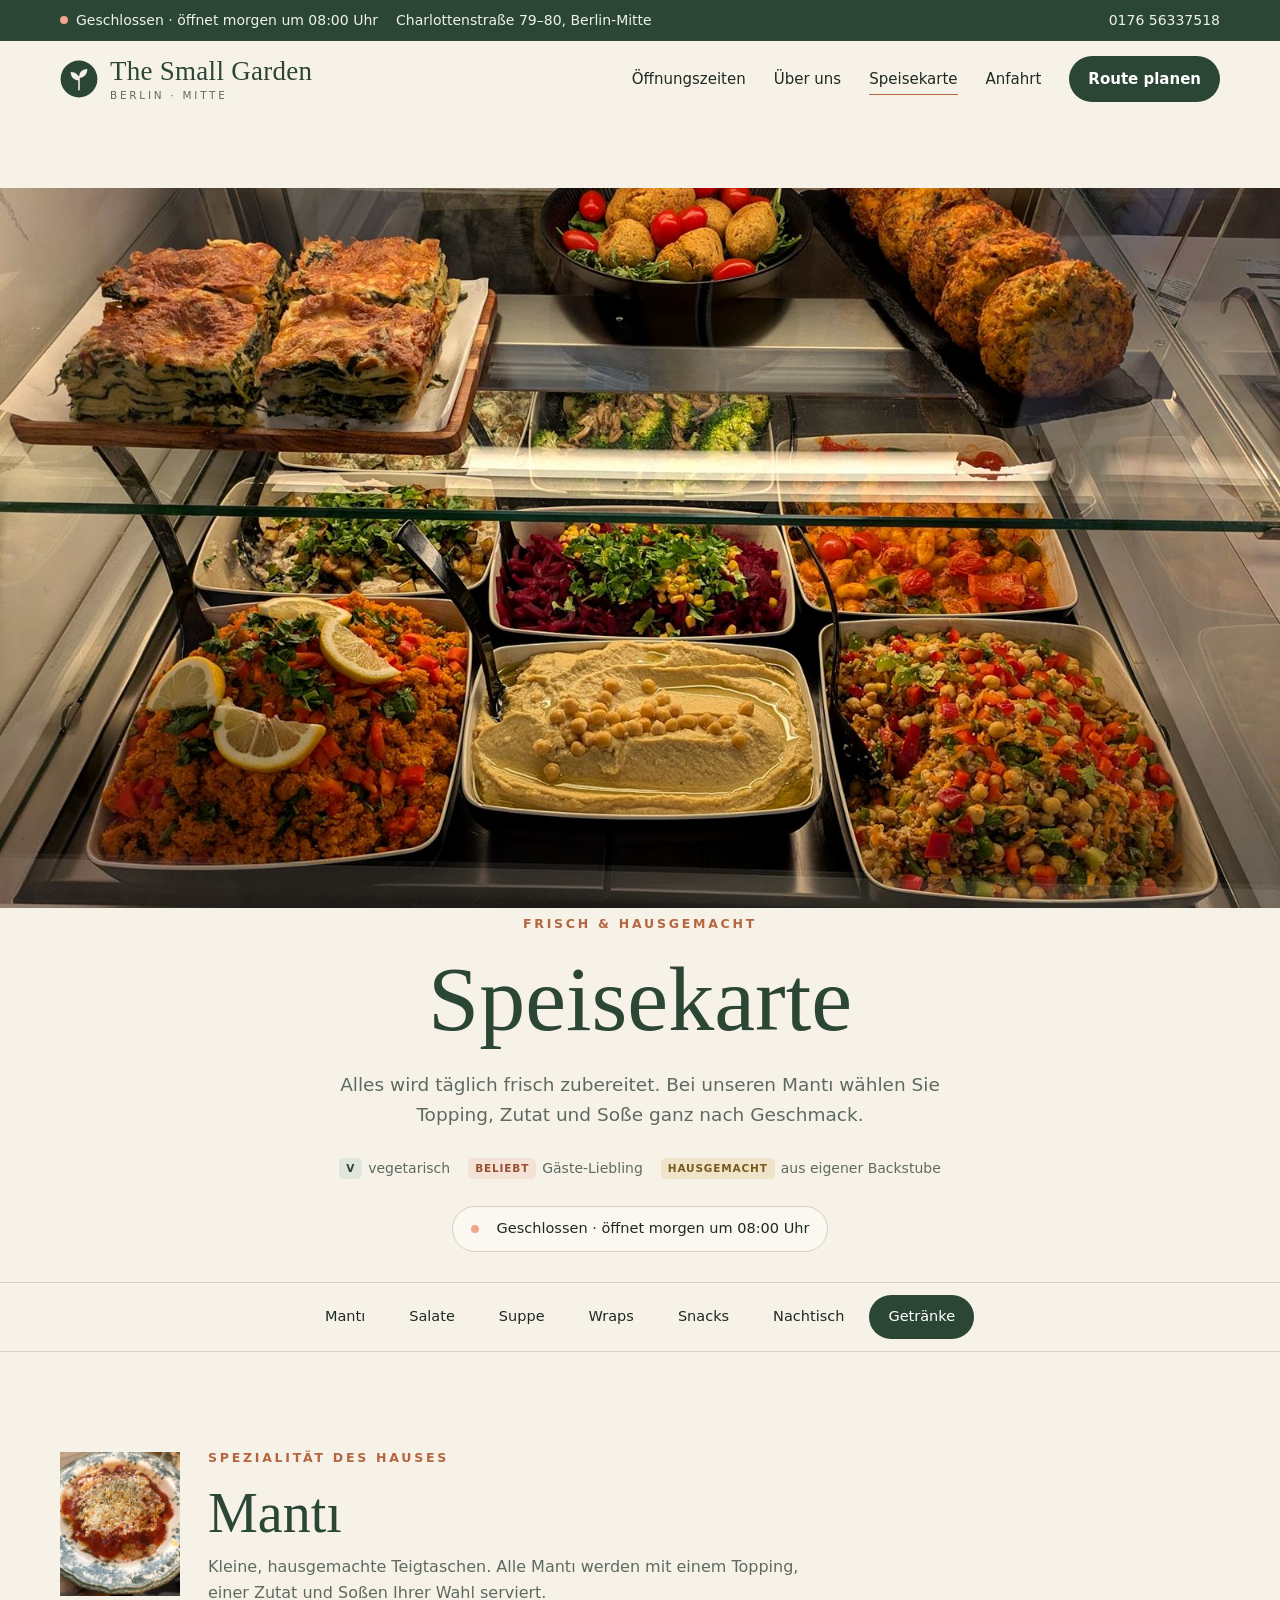
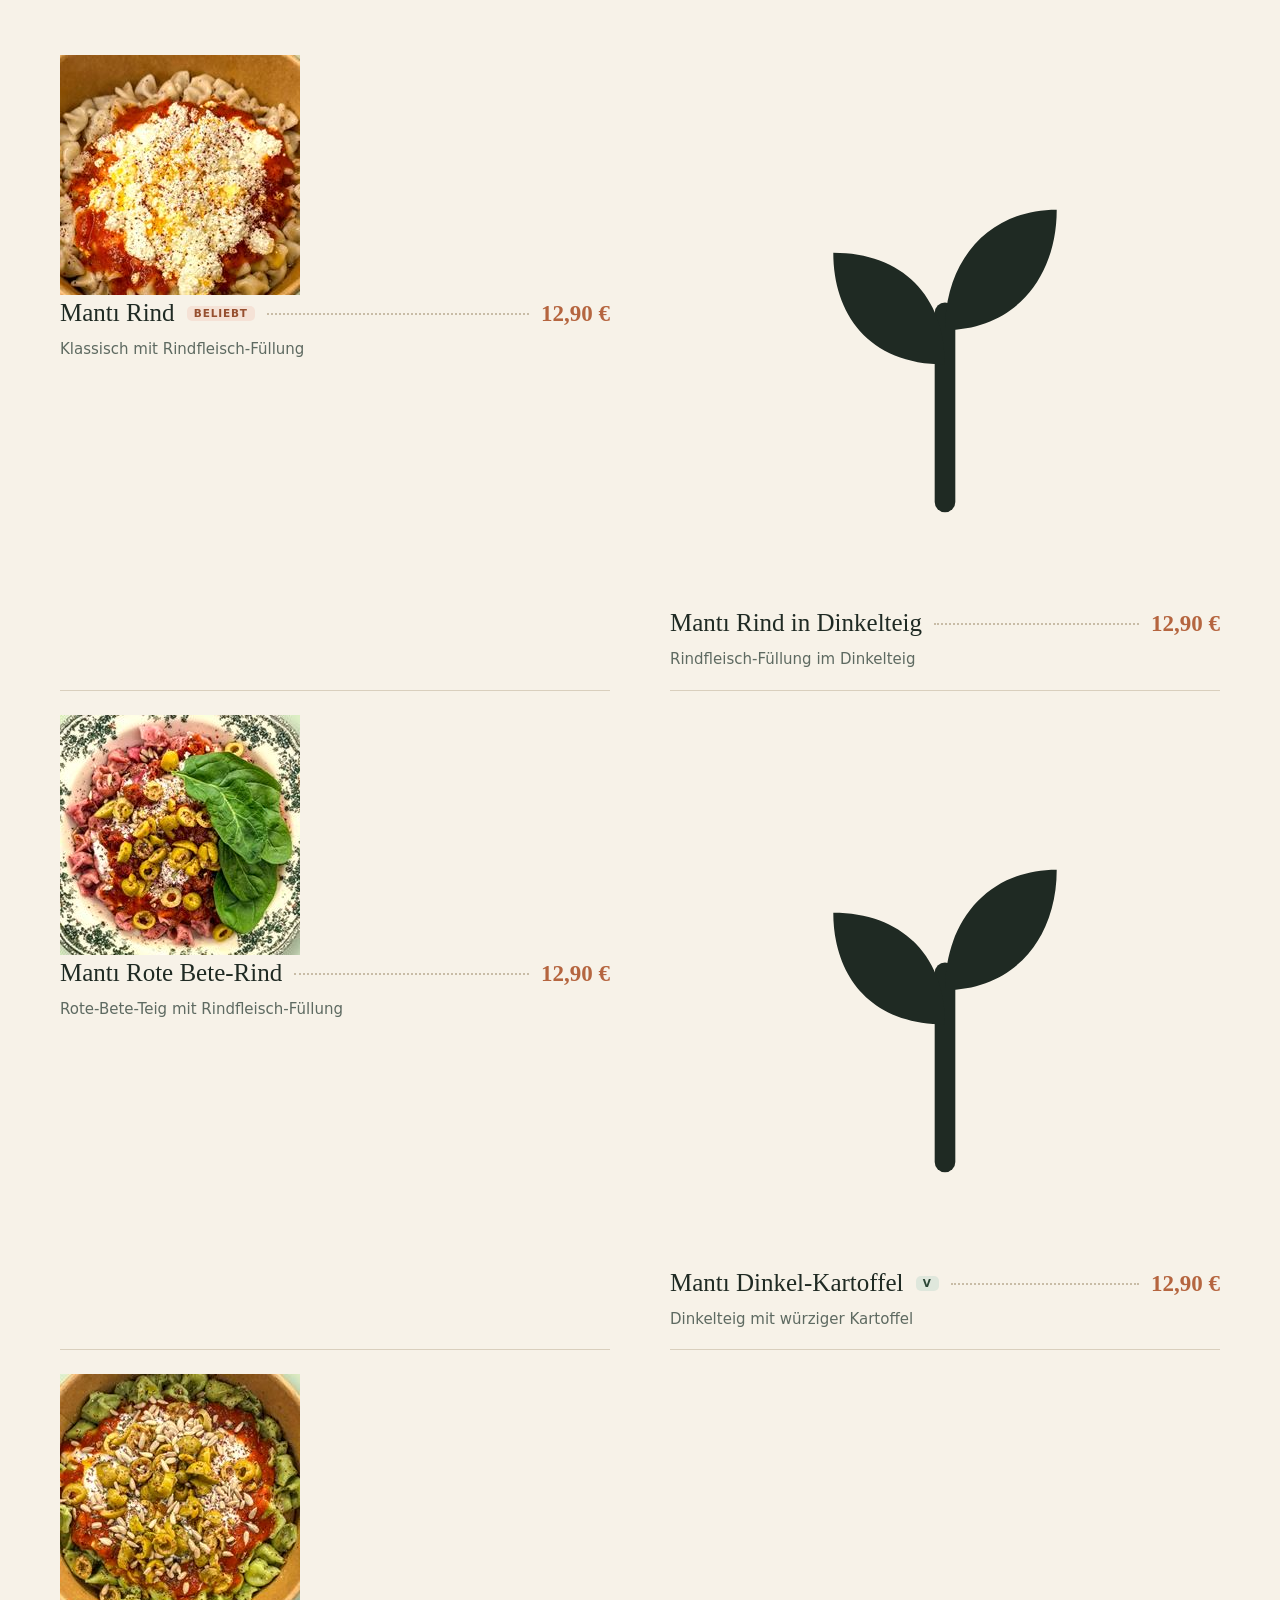
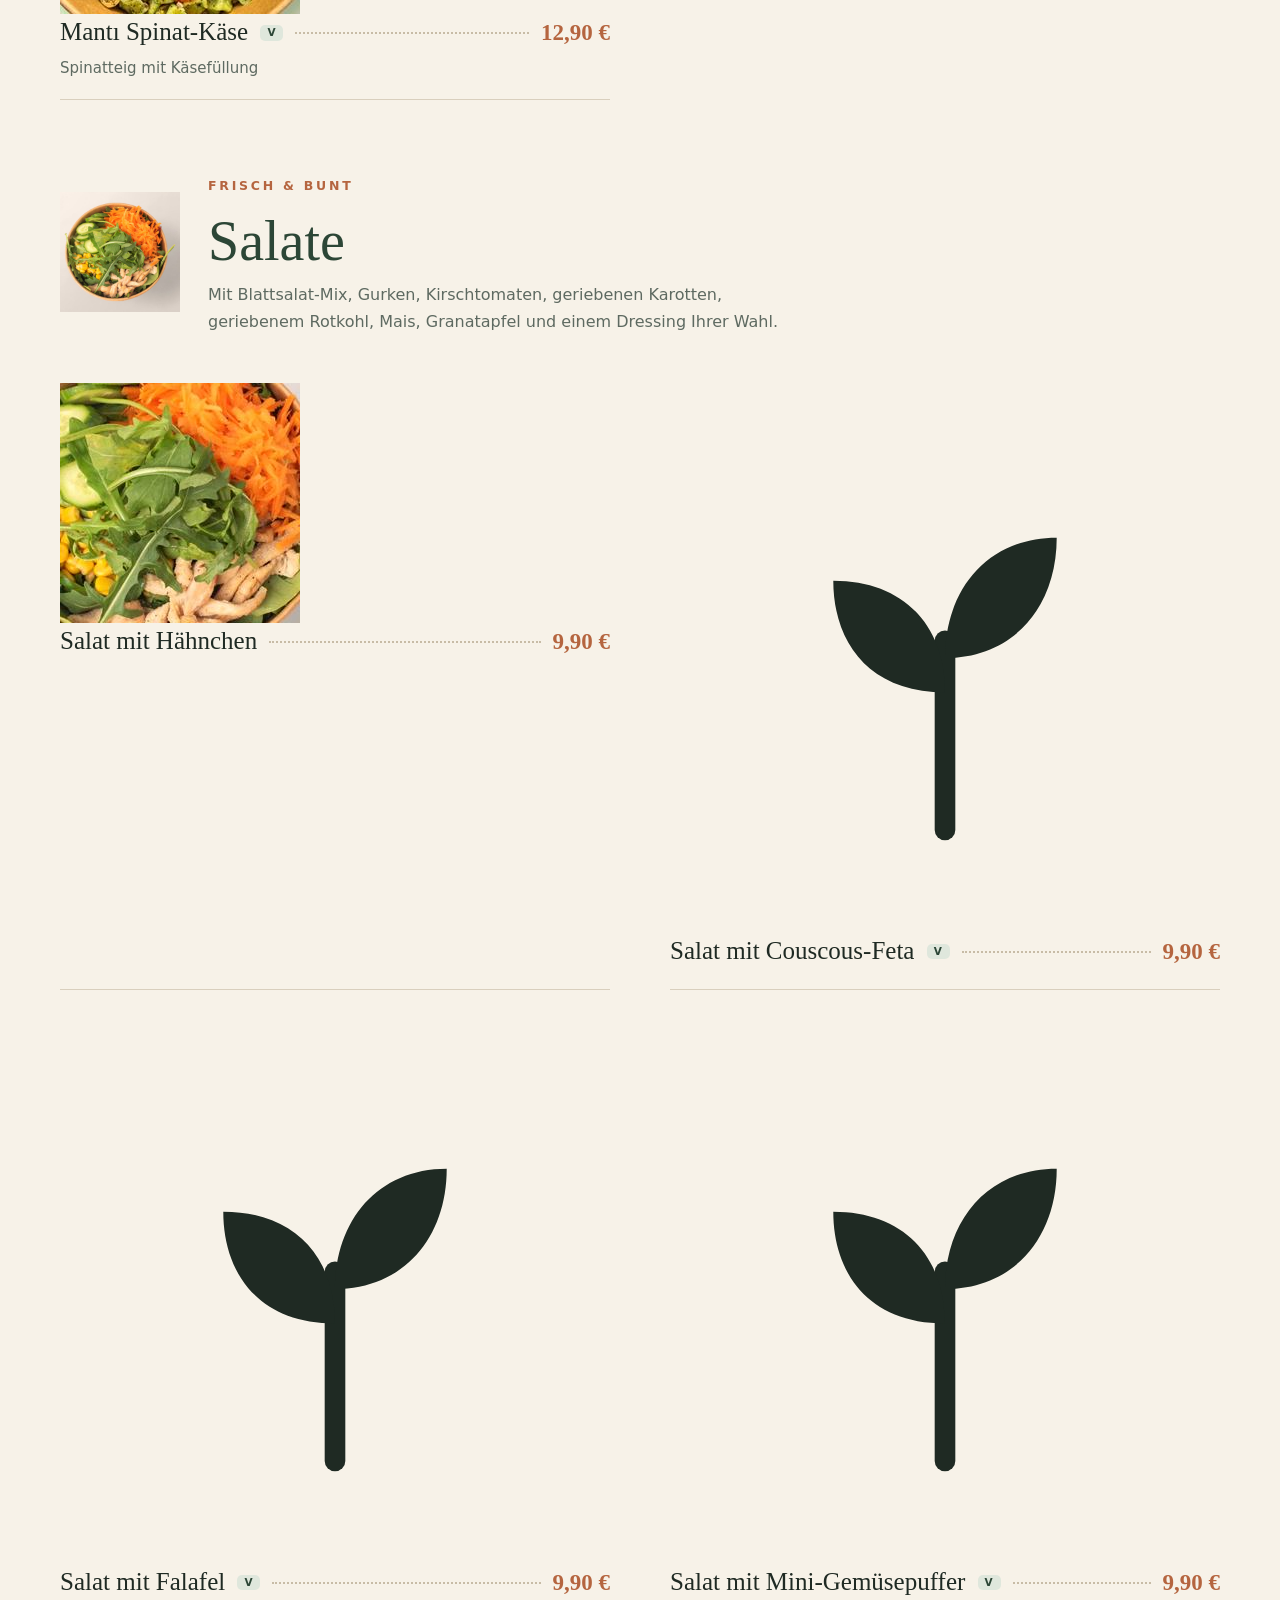
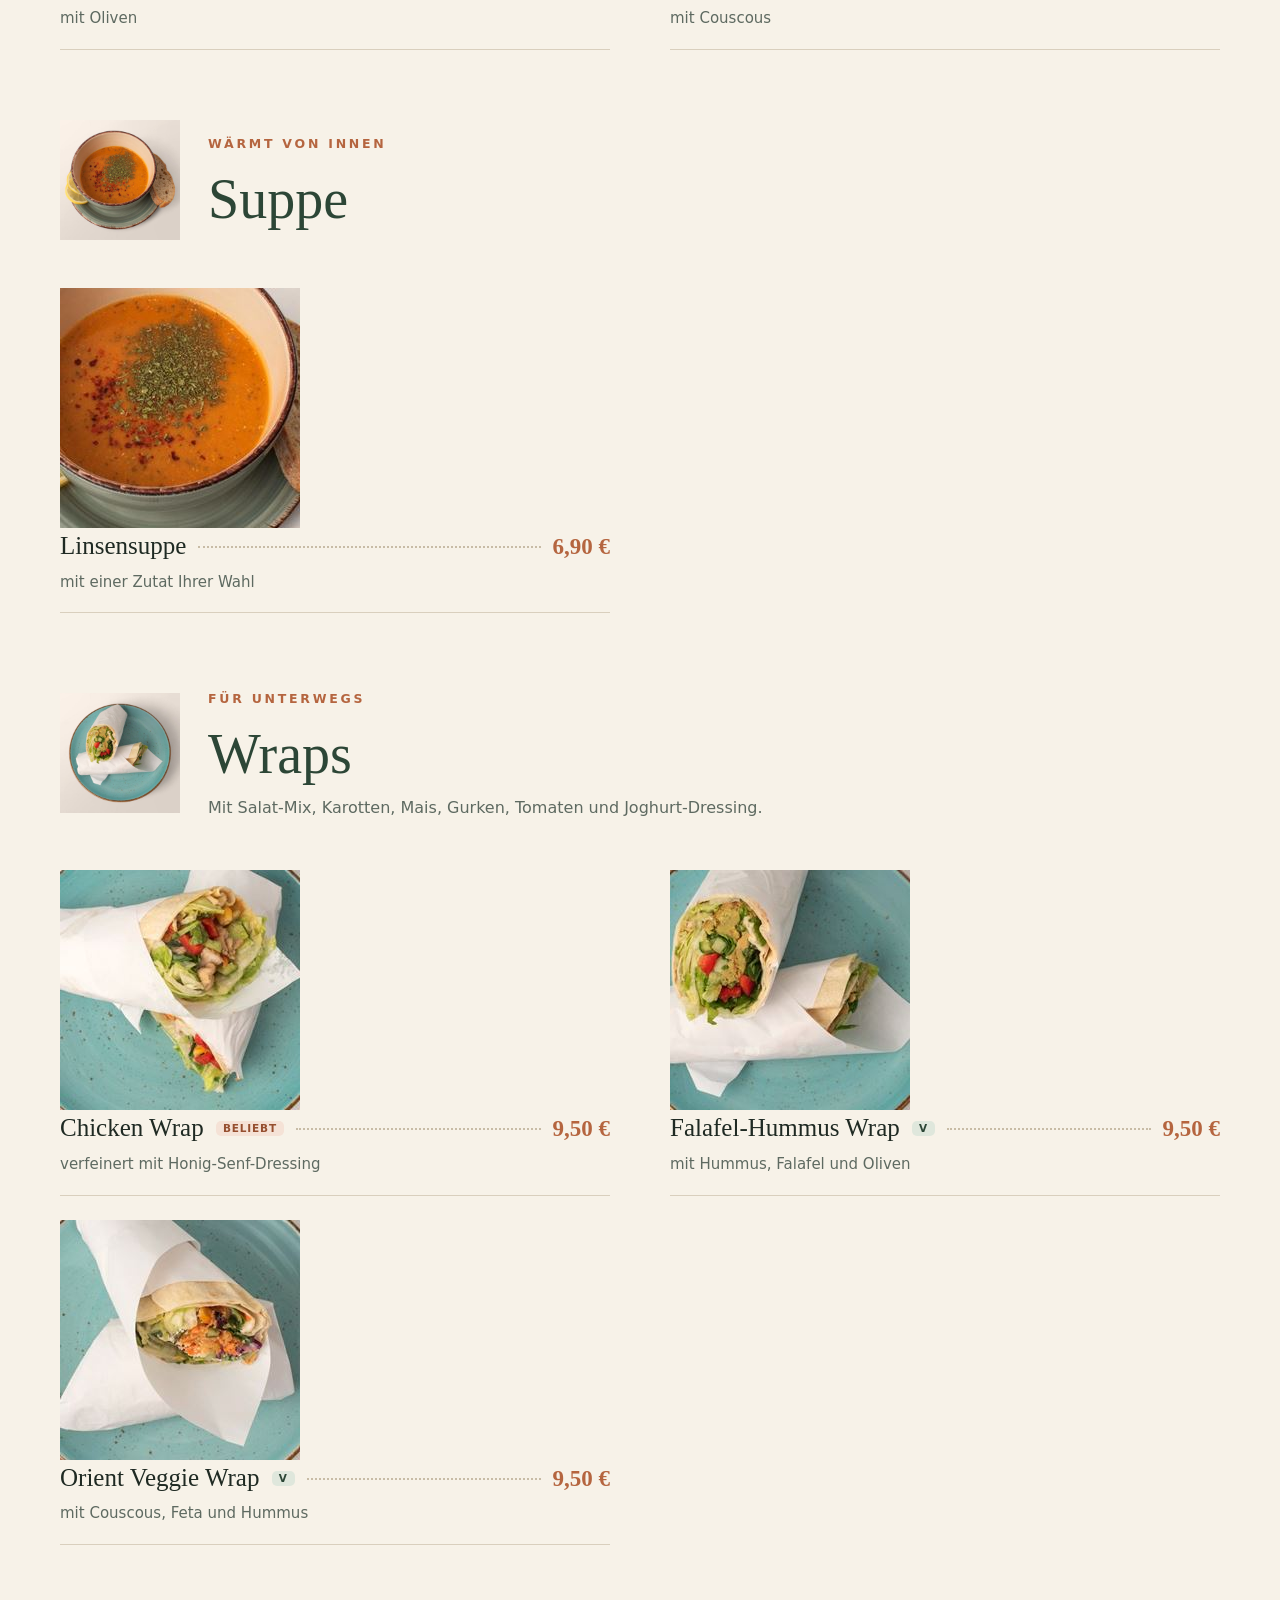
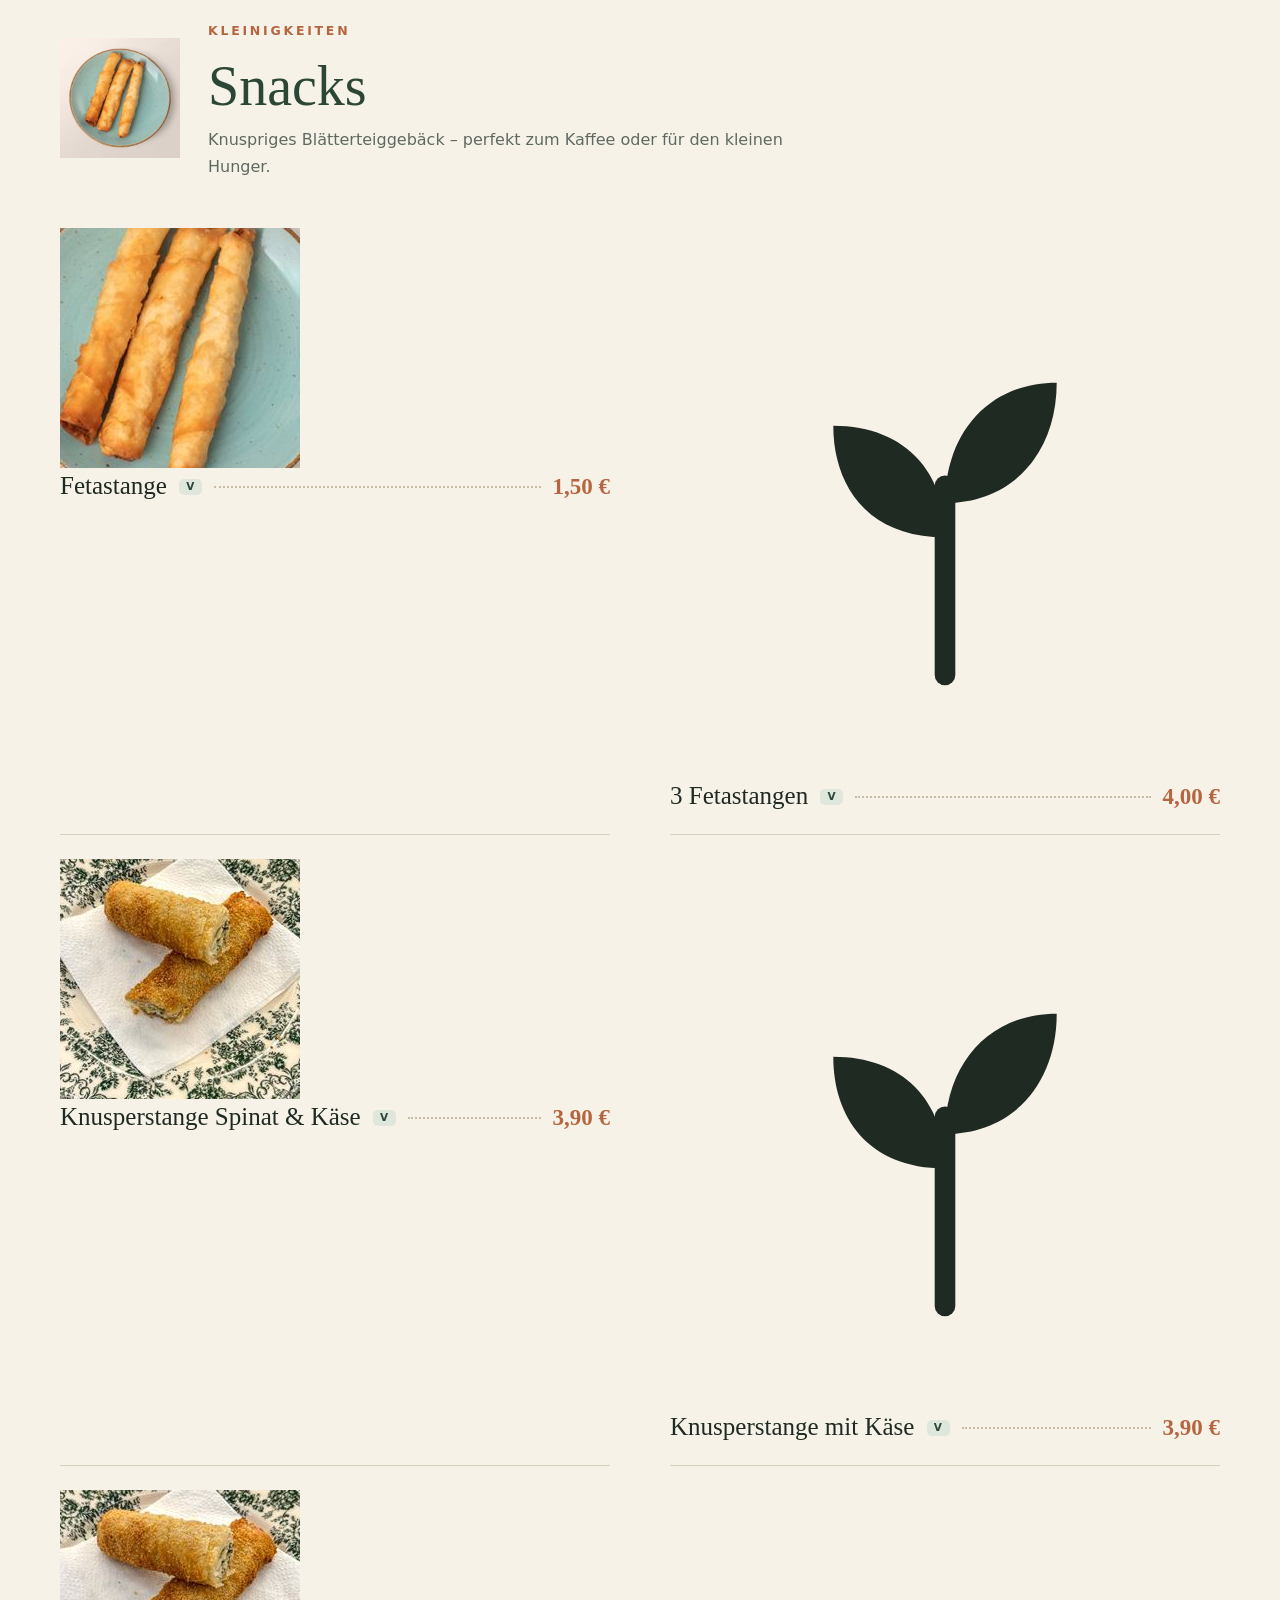
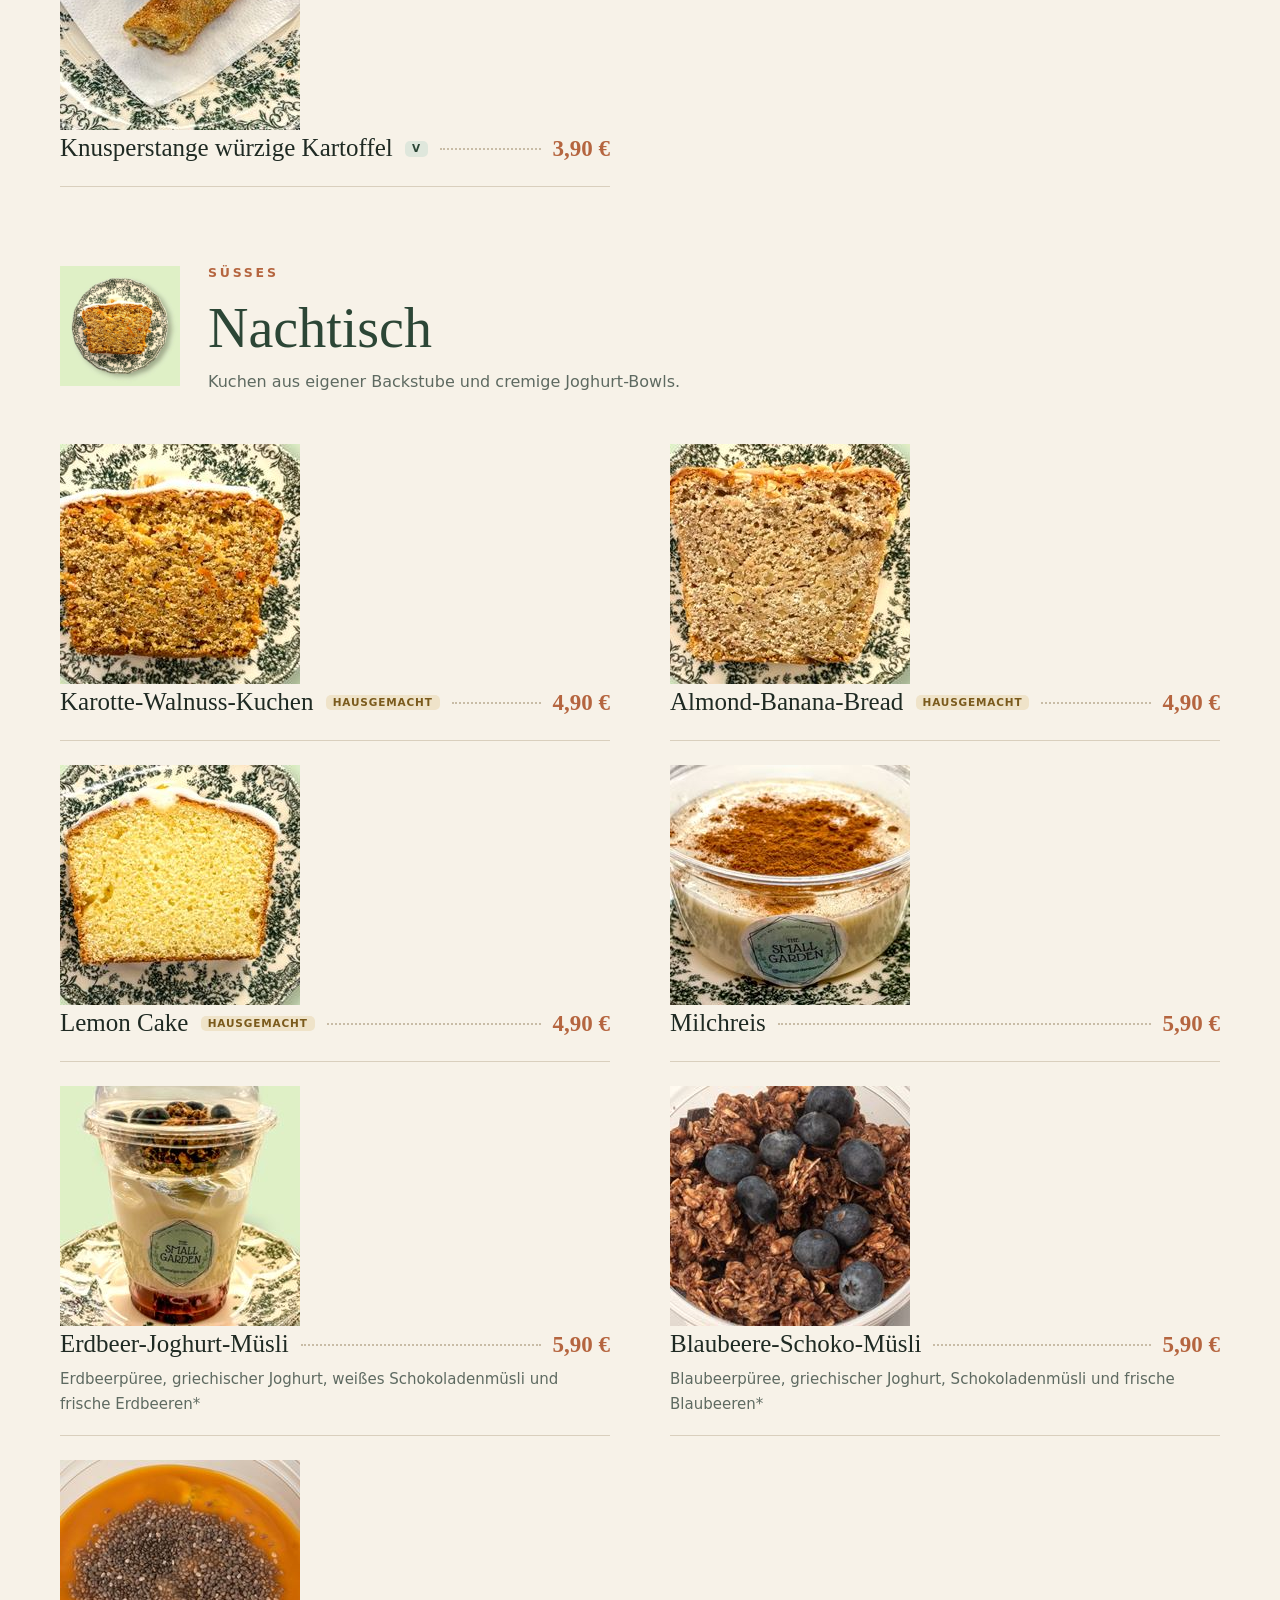
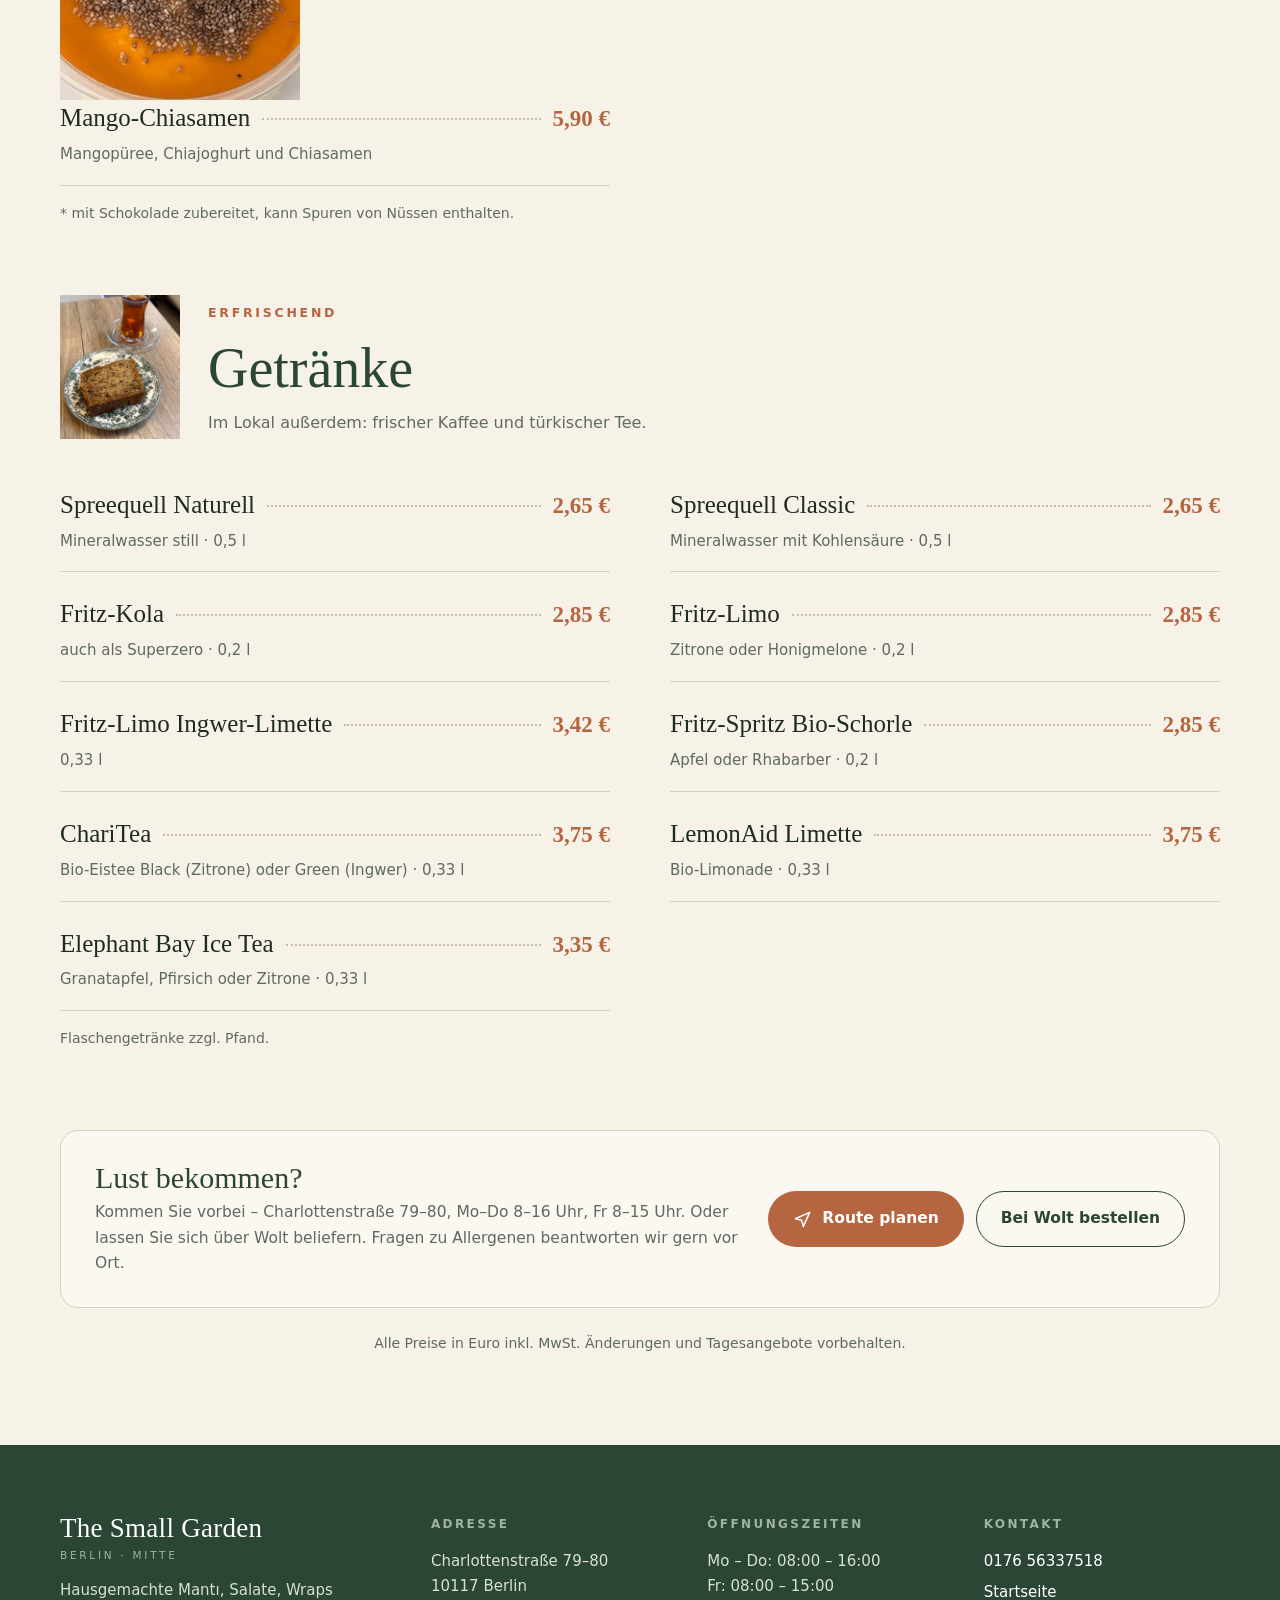
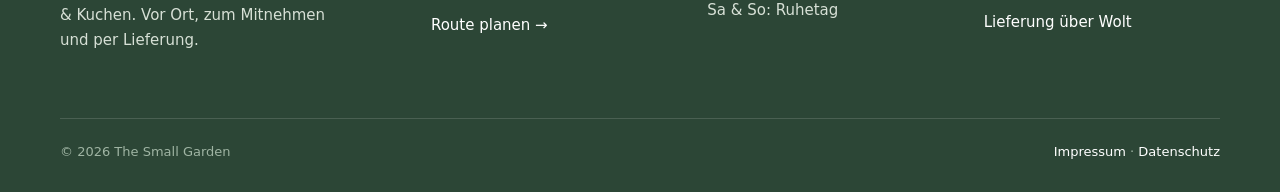
==== commit c758202b: "Add files via upload" ====
--- a/speisekarte.html
+++ b/speisekarte.html
@@ -46,7 +46,7 @@
 </header>
 
 <main id="main">
-  <section class="menu-hero">
+  <section class="menu-hero menu-hero-photo"><img class="menu-hero-img" src="images/vitrine.jpg" alt="" aria-hidden="true"><div class="menu-hero-shade" aria-hidden="true"></div>
     <div class="container">
       <span class="eyebrow">Frisch &amp; hausgemacht</span>
       <h1>Speisekarte</h1>
@@ -78,7 +78,7 @@
       <!-- MANTI -->
       <section class="menu-cat" id="manti">
         <div class="menu-cat-head reveal">
-          <svg viewBox="0 0 120 120" aria-hidden="true"><circle cx="60" cy="60" r="56" fill="#fbf8f2" stroke="#d9cfbd"/><circle cx="60" cy="60" r="40" fill="#efd3b9"/><g fill="#fbf3e2" stroke="#cdb48c" stroke-width="1"><path d="M36 52c4-9 13-9 17 0-4 6-13 6-17 0z"/><path d="M56 44c4-9 13-9 17 0-4 6-13 6-17 0z"/><path d="M66 62c4-9 13-9 17 0-4 6-13 6-17 0z"/><path d="M42 70c4-9 13-9 17 0-4 6-13 6-17 0z"/></g><g fill="#b5653f"><circle cx="58" cy="58" r="2"/><circle cx="48" cy="62" r="1.6"/><circle cx="74" cy="52" r="1.6"/></g></svg>
+          <span class="cat-photo"><img src="images/manti-tisch.jpg" alt="Mantı mit Tomatensoße" loading="lazy"></span>
           <div>
             <span class="eyebrow">Spezialität des Hauses</span>
             <h2>Mantı</h2>
@@ -86,18 +86,18 @@
           </div>
         </div>
         <div class="menu-list">
-          <div class="item reveal"><div class="item-top"><h3>Mantı Rind <span class="tag tag-pop">BELIEBT</span></h3><span class="dots"></span><span class="p">12,90 €</span></div><p class="d">Klassisch mit Rindfleisch-Füllung</p></div>
-          <div class="item reveal"><div class="item-top"><h3>Mantı Rind in Dinkelteig</h3><span class="dots"></span><span class="p">12,90 €</span></div><p class="d">Rindfleisch-Füllung im Dinkelteig</p></div>
-          <div class="item reveal"><div class="item-top"><h3>Mantı Rote Bete-Rind</h3><span class="dots"></span><span class="p">12,90 €</span></div><p class="d">Rote-Bete-Teig mit Rindfleisch-Füllung</p></div>
-          <div class="item reveal"><div class="item-top"><h3>Mantı Dinkel-Kartoffel <span class="tag tag-v">V</span></h3><span class="dots"></span><span class="p">12,90 €</span></div><p class="d">Dinkelteig mit würziger Kartoffel</p></div>
-          <div class="item reveal"><div class="item-top"><h3>Mantı Spinat-Käse <span class="tag tag-v">V</span></h3><span class="dots"></span><span class="p">12,90 €</span></div><p class="d">Spinatteig mit Käsefüllung</p></div>
+          <div class="item has-thumb reveal"><img class="thumb" src="images/thumb-manti-rind.jpg" alt="Mantı Rind" loading="lazy" width="240" height="240"><div><div class="item-top"><h3>Mantı Rind <span class="tag tag-pop">BELIEBT</span></h3><span class="dots"></span><span class="p">12,90 €</span></div><p class="d">Klassisch mit Rindfleisch-Füllung</p></div></div>
+          <div class="item has-thumb reveal"><span class="thumb thumb-ph" aria-hidden="true"><svg viewBox="0 0 64 64"><path d="M32 52V30" stroke="currentColor" stroke-width="2.4" stroke-linecap="round"/><path d="M32 36c-9 0-13-6-13-13 8 0 13 5 13 13zM32 32c0-8 5-14 13-14 0 8-5 14-13 14z" fill="currentColor"/></svg></span><div><div class="item-top"><h3>Mantı Rind in Dinkelteig</h3><span class="dots"></span><span class="p">12,90 €</span></div><p class="d">Rindfleisch-Füllung im Dinkelteig</p></div></div>
+          <div class="item has-thumb reveal"><img class="thumb" src="images/thumb-manti-rotebete.jpg" alt="Mantı Rote Bete-Rind" loading="lazy" width="240" height="240"><div><div class="item-top"><h3>Mantı Rote Bete-Rind</h3><span class="dots"></span><span class="p">12,90 €</span></div><p class="d">Rote-Bete-Teig mit Rindfleisch-Füllung</p></div></div>
+          <div class="item has-thumb reveal"><span class="thumb thumb-ph" aria-hidden="true"><svg viewBox="0 0 64 64"><path d="M32 52V30" stroke="currentColor" stroke-width="2.4" stroke-linecap="round"/><path d="M32 36c-9 0-13-6-13-13 8 0 13 5 13 13zM32 32c0-8 5-14 13-14 0 8-5 14-13 14z" fill="currentColor"/></svg></span><div><div class="item-top"><h3>Mantı Dinkel-Kartoffel <span class="tag tag-v">V</span></h3><span class="dots"></span><span class="p">12,90 €</span></div><p class="d">Dinkelteig mit würziger Kartoffel</p></div></div>
+          <div class="item has-thumb reveal"><img class="thumb" src="images/thumb-manti-spinat.jpg" alt="Mantı Spinat-Käse" loading="lazy" width="240" height="240"><div><div class="item-top"><h3>Mantı Spinat-Käse <span class="tag tag-v">V</span></h3><span class="dots"></span><span class="p">12,90 €</span></div><p class="d">Spinatteig mit Käsefüllung</p></div></div>
         </div>
       </section>
 
       <!-- SALATE -->
       <section class="menu-cat" id="salate">
         <div class="menu-cat-head reveal">
-          <svg viewBox="0 0 120 120" aria-hidden="true"><circle cx="60" cy="60" r="56" fill="#fbf8f2" stroke="#d9cfbd"/><circle cx="60" cy="60" r="40" fill="#dfe7dc"/><g fill="#7ea67f"><path d="M40 50c-6-8-2-16 8-16 2 8-2 14-8 16z"/><path d="M76 46c4-9 12-10 16-4-4 7-10 8-16 4z"/><path d="M58 80c-8-2-11-10-6-16 6 4 8 10 6 16z"/></g><g fill="#c9473c"><circle cx="66" cy="62" r="5"/><circle cx="48" cy="66" r="4"/></g><g fill="#e8b84a"><circle cx="70" cy="76" r="2"/><circle cx="56" cy="50" r="2"/></g><g fill="#8a2442"><circle cx="62" cy="44" r="1.8"/><circle cx="80" cy="60" r="1.8"/></g></svg>
+          <span class="cat-photo"><img src="images/gericht-salat-haehnchen.jpg" alt="Bunter Salat" loading="lazy"></span>
           <div>
             <span class="eyebrow">Frisch &amp; bunt</span>
             <h2>Salate</h2>
@@ -105,31 +105,31 @@
           </div>
         </div>
         <div class="menu-list">
-          <div class="item reveal"><div class="item-top"><h3>Salat mit Hähnchen</h3><span class="dots"></span><span class="p">9,90 €</span></div></div>
-          <div class="item reveal"><div class="item-top"><h3>Salat mit Couscous-Feta <span class="tag tag-v">V</span></h3><span class="dots"></span><span class="p">9,90 €</span></div></div>
-          <div class="item reveal"><div class="item-top"><h3>Salat mit Falafel <span class="tag tag-v">V</span></h3><span class="dots"></span><span class="p">9,90 €</span></div><p class="d">mit Oliven</p></div>
-          <div class="item reveal"><div class="item-top"><h3>Salat mit Mini-Gemüsepuffer <span class="tag tag-v">V</span></h3><span class="dots"></span><span class="p">9,90 €</span></div><p class="d">mit Couscous</p></div>
+          <div class="item has-thumb reveal"><img class="thumb" src="images/thumb-salat-haehnchen.jpg" alt="Salat mit Hähnchen" loading="lazy" width="240" height="240"><div><div class="item-top"><h3>Salat mit Hähnchen</h3><span class="dots"></span><span class="p">9,90 €</span></div></div></div>
+          <div class="item has-thumb reveal"><span class="thumb thumb-ph" aria-hidden="true"><svg viewBox="0 0 64 64"><path d="M32 52V30" stroke="currentColor" stroke-width="2.4" stroke-linecap="round"/><path d="M32 36c-9 0-13-6-13-13 8 0 13 5 13 13zM32 32c0-8 5-14 13-14 0 8-5 14-13 14z" fill="currentColor"/></svg></span><div><div class="item-top"><h3>Salat mit Couscous-Feta <span class="tag tag-v">V</span></h3><span class="dots"></span><span class="p">9,90 €</span></div></div></div>
+          <div class="item has-thumb reveal"><span class="thumb thumb-ph" aria-hidden="true"><svg viewBox="0 0 64 64"><path d="M32 52V30" stroke="currentColor" stroke-width="2.4" stroke-linecap="round"/><path d="M32 36c-9 0-13-6-13-13 8 0 13 5 13 13zM32 32c0-8 5-14 13-14 0 8-5 14-13 14z" fill="currentColor"/></svg></span><div><div class="item-top"><h3>Salat mit Falafel <span class="tag tag-v">V</span></h3><span class="dots"></span><span class="p">9,90 €</span></div><p class="d">mit Oliven</p></div></div>
+          <div class="item has-thumb reveal"><span class="thumb thumb-ph" aria-hidden="true"><svg viewBox="0 0 64 64"><path d="M32 52V30" stroke="currentColor" stroke-width="2.4" stroke-linecap="round"/><path d="M32 36c-9 0-13-6-13-13 8 0 13 5 13 13zM32 32c0-8 5-14 13-14 0 8-5 14-13 14z" fill="currentColor"/></svg></span><div><div class="item-top"><h3>Salat mit Mini-Gemüsepuffer <span class="tag tag-v">V</span></h3><span class="dots"></span><span class="p">9,90 €</span></div><p class="d">mit Couscous</p></div></div>
         </div>
       </section>
 
       <!-- SUPPE -->
       <section class="menu-cat" id="suppen">
         <div class="menu-cat-head reveal">
-          <svg viewBox="0 0 120 120" aria-hidden="true"><circle cx="60" cy="60" r="56" fill="#fbf8f2" stroke="#d9cfbd"/><circle cx="60" cy="60" r="40" fill="#e6a35c"/><circle cx="60" cy="60" r="40" fill="none" stroke="#f7f2e8" stroke-width="5"/><path d="M44 56c6-4 12 4 18 0s12 4 18 0" stroke="#f3cf9c" stroke-width="2.5" fill="none" stroke-linecap="round"/><g fill="#5d8a5f"><circle cx="54" cy="68" r="2"/><circle cx="68" cy="66" r="1.6"/></g><circle cx="62" cy="48" r="2" fill="#b5653f"/></svg>
+          <span class="cat-photo"><img src="images/gericht-linsensuppe.jpg" alt="Linsensuppe" loading="lazy"></span>
           <div>
             <span class="eyebrow">Wärmt von innen</span>
             <h2>Suppe</h2>
           </div>
         </div>
         <div class="menu-list">
-          <div class="item reveal"><div class="item-top"><h3>Linsensuppe</h3><span class="dots"></span><span class="p">6,90 €</span></div><p class="d">mit einer Zutat Ihrer Wahl</p></div>
+          <div class="item has-thumb reveal"><img class="thumb" src="images/thumb-linsensuppe.jpg" alt="Linsensuppe" loading="lazy" width="240" height="240"><div><div class="item-top"><h3>Linsensuppe</h3><span class="dots"></span><span class="p">6,90 €</span></div><p class="d">mit einer Zutat Ihrer Wahl</p></div></div>
         </div>
       </section>
 
       <!-- WRAPS -->
       <section class="menu-cat" id="wraps">
         <div class="menu-cat-head reveal">
-          <svg viewBox="0 0 120 120" aria-hidden="true"><circle cx="60" cy="60" r="56" fill="#fbf8f2" stroke="#d9cfbd"/><g transform="rotate(-30 60 60)"><rect x="30" y="46" width="60" height="28" rx="14" fill="#e6c48f"/><ellipse cx="88" cy="60" rx="8" ry="14" fill="#7ea67f"/><circle cx="88" cy="56" r="3" fill="#c9473c"/><circle cx="90" cy="64" r="2.4" fill="#e8b84a"/><path d="M40 50l6 20M54 48l6 22M68 48l6 22" stroke="#cfa66b" stroke-width="1.5"/></g></svg>
+          <span class="cat-photo"><img src="images/gericht-wrap-falafel.jpg" alt="Falafel-Wrap" loading="lazy"></span>
           <div>
             <span class="eyebrow">Für unterwegs</span>
             <h2>Wraps</h2>
@@ -137,16 +137,16 @@
           </div>
         </div>
         <div class="menu-list">
-          <div class="item reveal"><div class="item-top"><h3>Chicken Wrap <span class="tag tag-pop">BELIEBT</span></h3><span class="dots"></span><span class="p">9,50 €</span></div><p class="d">verfeinert mit Honig-Senf-Dressing</p></div>
-          <div class="item reveal"><div class="item-top"><h3>Falafel-Hummus Wrap <span class="tag tag-v">V</span></h3><span class="dots"></span><span class="p">9,50 €</span></div><p class="d">mit Hummus, Falafel und Oliven</p></div>
-          <div class="item reveal"><div class="item-top"><h3>Orient Veggie Wrap <span class="tag tag-v">V</span></h3><span class="dots"></span><span class="p">9,50 €</span></div><p class="d">mit Couscous, Feta und Hummus</p></div>
+          <div class="item has-thumb reveal"><img class="thumb" src="images/thumb-wrap-chicken.jpg" alt="Chicken Wrap" loading="lazy" width="240" height="240"><div><div class="item-top"><h3>Chicken Wrap <span class="tag tag-pop">BELIEBT</span></h3><span class="dots"></span><span class="p">9,50 €</span></div><p class="d">verfeinert mit Honig-Senf-Dressing</p></div></div>
+          <div class="item has-thumb reveal"><img class="thumb" src="images/thumb-wrap-falafel.jpg" alt="Falafel-Hummus Wrap" loading="lazy" width="240" height="240"><div><div class="item-top"><h3>Falafel-Hummus Wrap <span class="tag tag-v">V</span></h3><span class="dots"></span><span class="p">9,50 €</span></div><p class="d">mit Hummus, Falafel und Oliven</p></div></div>
+          <div class="item has-thumb reveal"><img class="thumb" src="images/thumb-wrap-veggie.jpg" alt="Orient Veggie Wrap" loading="lazy" width="240" height="240"><div><div class="item-top"><h3>Orient Veggie Wrap <span class="tag tag-v">V</span></h3><span class="dots"></span><span class="p">9,50 €</span></div><p class="d">mit Couscous, Feta und Hummus</p></div></div>
         </div>
       </section>
 
       <!-- SNACKS -->
       <section class="menu-cat" id="snacks">
         <div class="menu-cat-head reveal">
-          <svg viewBox="0 0 120 120" aria-hidden="true"><circle cx="60" cy="60" r="56" fill="#fbf8f2" stroke="#d9cfbd"/><g transform="rotate(-20 60 60)"><rect x="26" y="44" width="68" height="12" rx="6" fill="#d9a35e"/><rect x="26" y="62" width="68" height="12" rx="6" fill="#e3b26e"/><path d="M34 47l4 6M46 47l4 6M58 47l4 6M70 47l4 6M82 47l4 6M34 65l4 6M46 65l4 6M58 65l4 6M70 65l4 6M82 65l4 6" stroke="#b98444" stroke-width="1.4"/></g></svg>
+          <span class="cat-photo"><img src="images/gericht-fetastange.jpg" alt="Fetastangen" loading="lazy"></span>
           <div>
             <span class="eyebrow">Kleinigkeiten</span>
             <h2>Snacks</h2>
@@ -154,18 +154,18 @@
           </div>
         </div>
         <div class="menu-list">
-          <div class="item reveal"><div class="item-top"><h3>Fetastange <span class="tag tag-v">V</span></h3><span class="dots"></span><span class="p">1,50 €</span></div></div>
-          <div class="item reveal"><div class="item-top"><h3>3 Fetastangen <span class="tag tag-v">V</span></h3><span class="dots"></span><span class="p">4,00 €</span></div></div>
-          <div class="item reveal"><div class="item-top"><h3>Knusperstange Spinat &amp; Käse <span class="tag tag-v">V</span></h3><span class="dots"></span><span class="p">3,90 €</span></div></div>
-          <div class="item reveal"><div class="item-top"><h3>Knusperstange mit Käse <span class="tag tag-v">V</span></h3><span class="dots"></span><span class="p">3,90 €</span></div></div>
-          <div class="item reveal"><div class="item-top"><h3>Knusperstange würzige Kartoffel <span class="tag tag-v">V</span></h3><span class="dots"></span><span class="p">3,90 €</span></div></div>
+          <div class="item has-thumb reveal"><img class="thumb" src="images/thumb-fetastange.jpg" alt="Fetastangen" loading="lazy" width="240" height="240"><div><div class="item-top"><h3>Fetastange <span class="tag tag-v">V</span></h3><span class="dots"></span><span class="p">1,50 €</span></div></div></div>
+          <div class="item has-thumb reveal"><span class="thumb thumb-ph" aria-hidden="true"><svg viewBox="0 0 64 64"><path d="M32 52V30" stroke="currentColor" stroke-width="2.4" stroke-linecap="round"/><path d="M32 36c-9 0-13-6-13-13 8 0 13 5 13 13zM32 32c0-8 5-14 13-14 0 8-5 14-13 14z" fill="currentColor"/></svg></span><div><div class="item-top"><h3>3 Fetastangen <span class="tag tag-v">V</span></h3><span class="dots"></span><span class="p">4,00 €</span></div></div></div>
+          <div class="item has-thumb reveal"><img class="thumb" src="images/thumb-knusper-spinat.jpg" alt="Knusperstange Spinat und Käse" loading="lazy" width="240" height="240"><div><div class="item-top"><h3>Knusperstange Spinat &amp; Käse <span class="tag tag-v">V</span></h3><span class="dots"></span><span class="p">3,90 €</span></div></div></div>
+          <div class="item has-thumb reveal"><span class="thumb thumb-ph" aria-hidden="true"><svg viewBox="0 0 64 64"><path d="M32 52V30" stroke="currentColor" stroke-width="2.4" stroke-linecap="round"/><path d="M32 36c-9 0-13-6-13-13 8 0 13 5 13 13zM32 32c0-8 5-14 13-14 0 8-5 14-13 14z" fill="currentColor"/></svg></span><div><div class="item-top"><h3>Knusperstange mit Käse <span class="tag tag-v">V</span></h3><span class="dots"></span><span class="p">3,90 €</span></div></div></div>
+          <div class="item has-thumb reveal"><img class="thumb" src="images/thumb-knusper-kartoffel.jpg" alt="Knusperstange würzige Kartoffel" loading="lazy" width="240" height="240"><div><div class="item-top"><h3>Knusperstange würzige Kartoffel <span class="tag tag-v">V</span></h3><span class="dots"></span><span class="p">3,90 €</span></div></div></div>
         </div>
       </section>
 
       <!-- NACHTISCH -->
       <section class="menu-cat" id="nachtisch">
         <div class="menu-cat-head reveal">
-          <svg viewBox="0 0 120 120" aria-hidden="true"><circle cx="60" cy="60" r="56" fill="#fbf8f2" stroke="#d9cfbd"/><path d="M30 74l30-32 30 32z" fill="#d79a5c"/><path d="M30 74h60v10H30z" fill="#b97a3e"/><path d="M34 68h52" stroke="#f7f2e8" stroke-width="3"/><path d="M42 58h36" stroke="#f7f2e8" stroke-width="2.5"/><circle cx="60" cy="42" r="4" fill="#c9473c"/></svg>
+          <span class="cat-photo"><img src="images/gericht-kuchen-karotte.jpg" alt="Karotten-Walnuss-Kuchen" loading="lazy"></span>
           <div>
             <span class="eyebrow">Süßes</span>
             <h2>Nachtisch</h2>
@@ -173,13 +173,13 @@
           </div>
         </div>
         <div class="menu-list">
-          <div class="item reveal"><div class="item-top"><h3>Karotte-Walnuss-Kuchen <span class="tag tag-home">HAUSGEMACHT</span></h3><span class="dots"></span><span class="p">4,90 €</span></div></div>
-          <div class="item reveal"><div class="item-top"><h3>Almond-Banana-Bread <span class="tag tag-home">HAUSGEMACHT</span></h3><span class="dots"></span><span class="p">4,90 €</span></div></div>
-          <div class="item reveal"><div class="item-top"><h3>Lemon Cake <span class="tag tag-home">HAUSGEMACHT</span></h3><span class="dots"></span><span class="p">4,90 €</span></div></div>
-          <div class="item reveal"><div class="item-top"><h3>Milchreis</h3><span class="dots"></span><span class="p">5,90 €</span></div></div>
-          <div class="item reveal"><div class="item-top"><h3>Erdbeer-Joghurt-Müsli</h3><span class="dots"></span><span class="p">5,90 €</span></div><p class="d">Erdbeerpüree, griechischer Joghurt, weißes Schokoladenmüsli und frische Erdbeeren*</p></div>
-          <div class="item reveal"><div class="item-top"><h3>Blaubeere-Schoko-Müsli</h3><span class="dots"></span><span class="p">5,90 €</span></div><p class="d">Blaubeerpüree, griechischer Joghurt, Schokoladenmüsli und frische Blaubeeren*</p></div>
-          <div class="item reveal"><div class="item-top"><h3>Mango-Chiasamen</h3><span class="dots"></span><span class="p">5,90 €</span></div><p class="d">Mangopüree, Chiajoghurt und Chiasamen</p></div>
+          <div class="item has-thumb reveal"><img class="thumb" src="images/thumb-kuchen-karotte.jpg" alt="Karotte-Walnuss-Kuchen" loading="lazy" width="240" height="240"><div><div class="item-top"><h3>Karotte-Walnuss-Kuchen <span class="tag tag-home">HAUSGEMACHT</span></h3><span class="dots"></span><span class="p">4,90 €</span></div></div></div>
+          <div class="item has-thumb reveal"><img class="thumb" src="images/thumb-bananabread.jpg" alt="Almond-Banana-Bread" loading="lazy" width="240" height="240"><div><div class="item-top"><h3>Almond-Banana-Bread <span class="tag tag-home">HAUSGEMACHT</span></h3><span class="dots"></span><span class="p">4,90 €</span></div></div></div>
+          <div class="item has-thumb reveal"><img class="thumb" src="images/thumb-lemoncake.jpg" alt="Lemon Cake" loading="lazy" width="240" height="240"><div><div class="item-top"><h3>Lemon Cake <span class="tag tag-home">HAUSGEMACHT</span></h3><span class="dots"></span><span class="p">4,90 €</span></div></div></div>
+          <div class="item has-thumb reveal"><img class="thumb" src="images/thumb-milchreis.jpg" alt="Milchreis" loading="lazy" width="240" height="240"><div><div class="item-top"><h3>Milchreis</h3><span class="dots"></span><span class="p">5,90 €</span></div></div></div>
+          <div class="item has-thumb reveal"><img class="thumb" src="images/thumb-muesli-erdbeer.jpg" alt="Erdbeer-Joghurt-Müsli" loading="lazy" width="240" height="240"><div><div class="item-top"><h3>Erdbeer-Joghurt-Müsli</h3><span class="dots"></span><span class="p">5,90 €</span></div><p class="d">Erdbeerpüree, griechischer Joghurt, weißes Schokoladenmüsli und frische Erdbeeren*</p></div></div>
+          <div class="item has-thumb reveal"><img class="thumb" src="images/thumb-muesli-blaubeer.jpg" alt="Blaubeere-Schoko-Müsli" loading="lazy" width="240" height="240"><div><div class="item-top"><h3>Blaubeere-Schoko-Müsli</h3><span class="dots"></span><span class="p">5,90 €</span></div><p class="d">Blaubeerpüree, griechischer Joghurt, Schokoladenmüsli und frische Blaubeeren*</p></div></div>
+          <div class="item has-thumb reveal"><img class="thumb" src="images/thumb-mango-chia.jpg" alt="Mango-Chiasamen" loading="lazy" width="240" height="240"><div><div class="item-top"><h3>Mango-Chiasamen</h3><span class="dots"></span><span class="p">5,90 €</span></div><p class="d">Mangopüree, Chiajoghurt und Chiasamen</p></div></div>
         </div>
         <p class="card-note">* mit Schokolade zubereitet, kann Spuren von Nüssen enthalten.</p>
       </section>
@@ -187,7 +187,7 @@
       <!-- GETRÄNKE -->
       <section class="menu-cat" id="getraenke">
         <div class="menu-cat-head reveal">
-          <svg viewBox="0 0 120 120" aria-hidden="true"><circle cx="60" cy="60" r="56" fill="#fbf8f2" stroke="#d9cfbd"/><path d="M42 34h36l-5 52a6 6 0 0 1-6 5H53a6 6 0 0 1-6-5z" fill="#dfe7dc" stroke="#9fb4a3" stroke-width="1.5"/><path d="M45 52h30l-3 33a5 5 0 0 1-5 4H53a5 5 0 0 1-5-4z" fill="#e8b84a" opacity=".8"/><circle cx="56" cy="66" r="2" fill="#fff" opacity=".8"/><circle cx="64" cy="74" r="1.6" fill="#fff" opacity=".8"/><path d="M66 34l8-12" stroke="#b5653f" stroke-width="3" stroke-linecap="round"/><circle cx="76" cy="44" r="6" fill="#c7d96b"/></svg>
+          <span class="cat-photo"><img src="images/tee-kuchen.jpg" alt="Türkischer Tee im Glas" loading="lazy"></span>
           <div>
             <span class="eyebrow">Erfrischend</span>
             <h2>Getränke</h2>
--- a/css/style.css
+++ b/css/style.css
@@ -0,0 +1,324 @@
+/* The Small Garden – Berlin-Mitte */
+:root {
+  --cream: #f7f2e8;
+  --cream-2: #efe7d7;
+  --paper: #fbf8f2;
+  --green: #2c4636;
+  --green-2: #3d5e49;
+  --green-soft: #dfe7dc;
+  --terra: #b5653f;
+  --terra-dark: #964f2f;
+  --ink: #1f2a23;
+  --muted: #5e6a61;
+  --line: #d9cfbd;
+  --ok: #3f7d4f;
+  --closed: #a5482f;
+  --serif: "Cormorant Garamond", "Times New Roman", serif;
+  --sans: "DM Sans", system-ui, -apple-system, "Segoe UI", sans-serif;
+  --radius: 14px;
+  --shadow: 0 18px 50px -24px rgba(31, 42, 35, .35);
+  --max: 1160px;
+}
+
+* { box-sizing: border-box; }
+html { scroll-behavior: smooth; -webkit-text-size-adjust: 100%; }
+body {
+  margin: 0;
+  font-family: var(--sans);
+  font-size: 17px;
+  line-height: 1.65;
+  color: var(--ink);
+  background: var(--cream);
+}
+img, svg { display: block; max-width: 100%; }
+a { color: inherit; }
+h1, h2, h3 { font-family: var(--serif); font-weight: 500; line-height: 1.1; margin: 0; color: var(--green); }
+p { margin: 0 0 1em; }
+.container { width: min(var(--max), 100% - 40px); margin-inline: auto; }
+.eyebrow {
+  font-size: 12.5px; letter-spacing: .22em; text-transform: uppercase;
+  color: var(--terra); font-weight: 600; margin-bottom: 14px; display: inline-block;
+}
+.skip { position: absolute; left: -9999px; }
+.skip:focus { left: 12px; top: 12px; background: #fff; padding: 8px 12px; z-index: 100; }
+
+/* ---------- Header ---------- */
+.topbar {
+  background: var(--green); color: #eef2ea; font-size: 14px;
+}
+.topbar .container { display: flex; justify-content: space-between; gap: 16px; padding: 9px 0; flex-wrap: wrap; }
+.topbar a { text-decoration: none; }
+.topbar a:hover { text-decoration: underline; }
+.topbar .tb-left { display: flex; gap: 18px; flex-wrap: wrap; align-items: center; }
+.status-dot { display: inline-block; width: 8px; height: 8px; border-radius: 50%; background: #9fb6a5; margin-right: 8px; vertical-align: 1px; }
+.is-open .status-dot { background: #7fdc97; box-shadow: 0 0 0 4px rgba(127, 220, 151, .2); }
+.is-closed .status-dot { background: #f0a58e; }
+
+.header {
+  position: sticky; top: 0; z-index: 40;
+  background: rgba(247, 242, 232, .92);
+  backdrop-filter: blur(10px); -webkit-backdrop-filter: blur(10px);
+  border-bottom: 1px solid transparent;
+  transition: border-color .2s;
+}
+.header.scrolled { border-bottom-color: var(--line); }
+.header .container { display: flex; align-items: center; justify-content: space-between; height: 76px; gap: 20px; }
+.brand { display: flex; align-items: center; gap: 12px; text-decoration: none; }
+.brand svg { width: 38px; height: 38px; }
+.brand-name { font-family: var(--serif); font-size: 27px; color: var(--green); line-height: 1; letter-spacing: .01em; }
+.brand-name small { display: block; font-family: var(--sans); font-size: 10.5px; letter-spacing: .26em; text-transform: uppercase; color: var(--muted); margin-top: 5px; }
+.nav { display: flex; align-items: center; gap: 28px; }
+.nav a { text-decoration: none; font-size: 15px; color: var(--ink); position: relative; }
+.nav a.btn { color: #fff; }
+.nav a:not(.btn)::after { content: ""; position: absolute; left: 0; right: 0; bottom: -4px; height: 1px; background: var(--terra); transform: scaleX(0); transition: transform .25s; }
+.nav a:not(.btn):hover::after, .nav a[aria-current="page"]::after { transform: scaleX(1); }
+.menu-toggle { display: none; background: none; border: 0; padding: 8px; cursor: pointer; color: var(--green); }
+
+/* ---------- Buttons ---------- */
+.btn {
+  display: inline-flex; align-items: center; justify-content: center; gap: 10px;
+  padding: 14px 24px; border-radius: 999px; font-weight: 600; font-size: 15.5px;
+  text-decoration: none; border: 1.5px solid transparent; cursor: pointer;
+  transition: transform .15s, background .2s, color .2s, border-color .2s;
+  white-space: nowrap;
+}
+.btn:hover { transform: translateY(-1px); }
+.btn svg { width: 19px; height: 19px; flex: none; }
+.btn-primary { background: var(--terra); color: #fff; }
+.btn-primary:hover { background: var(--terra-dark); }
+.btn-green { background: var(--green); color: #fff; }
+.btn-green:hover { background: var(--green-2); }
+.btn-ghost { border-color: var(--green); color: var(--green); background: transparent; }
+.btn-ghost:hover { background: var(--green); color: #fff; }
+.btn-sm { padding: 10px 18px; font-size: 14.5px; }
+
+/* ---------- Hero ---------- */
+.hero { position: relative; overflow: hidden; padding: 70px 0 0; }
+.hero-grid { display: grid; grid-template-columns: 1.1fr .9fr; gap: 56px; align-items: center; }
+.hero h1 { font-size: clamp(48px, 7.4vw, 96px); letter-spacing: -.01em; }
+.hero h1 em { font-style: italic; color: var(--terra); }
+.hero .lead { font-size: 19.5px; color: var(--muted); max-width: 33ch; margin: 24px 0 32px; }
+.hero-actions { display: flex; gap: 14px; flex-wrap: wrap; }
+.hero-meta { display: flex; gap: 26px; margin-top: 34px; flex-wrap: wrap; color: var(--muted); font-size: 14.5px; }
+.hero-meta strong { color: var(--ink); font-weight: 600; }
+.stars { color: #c98a2b; letter-spacing: 2px; }
+
+.hero-art { position: relative; aspect-ratio: 1 / 1.05; }
+.hero-art .arch {
+  position: absolute; inset: 0;
+  border-radius: 999px 999px 24px 24px;
+  background: linear-gradient(180deg, var(--green) 0%, #233a2c 100%);
+  overflow: hidden; box-shadow: var(--shadow);
+}
+.hero-art .arch svg { position: absolute; inset: 0; width: 100%; height: 100%; }
+.hero-badge {
+  position: absolute; left: -26px; top: 30%;
+  background: var(--paper); border-radius: 16px; padding: 16px 20px;
+  box-shadow: var(--shadow); min-width: 210px; max-width: 290px;
+}
+.hero-badge .t { font-size: 12px; letter-spacing: .18em; text-transform: uppercase; color: var(--muted); }
+.hero-badge .v { font-family: var(--serif); font-size: 23px; margin-top: 4px; color: var(--green); line-height: 1.2; }
+
+/* ---------- Info strip (hours + route) ---------- */
+.info { padding: 64px 0 40px; position: relative; z-index: 2; }
+.info-grid { display: grid; grid-template-columns: 1fr 1fr; gap: 24px; }
+.card {
+  background: var(--paper); border: 1px solid var(--line); border-radius: var(--radius);
+  padding: 34px 36px; box-shadow: 0 10px 30px -22px rgba(31, 42, 35, .35);
+}
+.card h2 { font-size: 34px; margin-bottom: 6px; }
+.card-head { display: flex; justify-content: space-between; align-items: flex-start; gap: 12px; margin-bottom: 20px; flex-wrap: wrap; }
+.pill {
+  display: inline-flex; align-items: center; padding: 7px 14px; border-radius: 999px;
+  font-size: 13.5px; font-weight: 600; background: var(--cream-2); color: var(--muted);
+}
+.pill.is-open { background: #e1efe2; color: var(--ok); }
+.pill.is-closed { background: #f6e3dc; color: var(--closed); }
+.hours { width: 100%; border-collapse: collapse; font-size: 16.5px; }
+.hours td { padding: 11px 0; border-bottom: 1px dashed var(--line); }
+.hours tr:last-child td { border-bottom: 0; }
+.hours td:last-child { text-align: right; font-variant-numeric: tabular-nums; }
+.hours .off td:last-child { color: var(--muted); }
+.hours tr.today td { font-weight: 700; color: var(--green); }
+.hours tr.today td:first-child::after {
+  content: "Heute"; font-size: 11px; letter-spacing: .12em; text-transform: uppercase;
+  background: var(--green); color: #fff; padding: 3px 8px; border-radius: 999px; margin-left: 10px; vertical-align: 2px; font-weight: 600;
+}
+.card-note { font-size: 14px; color: var(--muted); margin: 16px 0 0; }
+
+.address { font-family: var(--serif); font-size: 30px; color: var(--ink); line-height: 1.2; margin: 4px 0 18px; }
+.route-list { list-style: none; padding: 0; margin: 0 0 24px; display: grid; gap: 12px; }
+.route-list li { display: flex; gap: 14px; align-items: flex-start; font-size: 15.5px; }
+.route-list .ic {
+  flex: none; width: 34px; height: 34px; border-radius: 9px; display: grid; place-items: center;
+  font-weight: 700; font-size: 13px; color: #fff;
+}
+.ic-u { background: #1b5fa8; }
+.ic-bus { background: #a01c66; }
+.ic-walk { background: var(--green-soft); color: var(--green) !important; }
+.ic-walk svg { width: 18px; height: 18px; }
+.route-actions { display: flex; gap: 12px; flex-wrap: wrap; }
+
+/* ---------- Sections ---------- */
+section { scroll-margin-top: 90px; }
+.section { padding: 96px 0; }
+.section-head { max-width: 640px; margin-bottom: 48px; }
+.section-head h2 { font-size: clamp(38px, 5vw, 58px); }
+.section-head p { color: var(--muted); font-size: 18px; margin-top: 18px; }
+.center { text-align: center; margin-inline: auto; }
+
+.about-grid { display: grid; grid-template-columns: .95fr 1.05fr; gap: 72px; align-items: center; }
+.quote-block {
+  background: var(--green); color: #eef2ea; border-radius: 24px; padding: 48px 44px; position: relative; overflow: hidden;
+}
+.quote-block blockquote { margin: 0; font-family: var(--serif); font-size: 31px; line-height: 1.3; font-style: italic; position: relative; z-index: 1; }
+.quote-block cite { display: block; margin-top: 22px; font-style: normal; font-size: 14px; letter-spacing: .14em; text-transform: uppercase; color: #b9c9bc; position: relative; z-index: 1; }
+.quote-block svg { position: absolute; right: -40px; bottom: -40px; width: 240px; opacity: .14; }
+.features { display: grid; grid-template-columns: 1fr 1fr; gap: 30px 34px; margin-top: 34px; }
+.feature h3 { font-size: 25px; margin-bottom: 6px; }
+.feature p { color: var(--muted); font-size: 15.5px; margin: 0; }
+.feature .num { font-family: var(--serif); color: var(--terra); font-size: 18px; font-style: italic; }
+
+.dishes { background: var(--paper); border-block: 1px solid var(--line); }
+.dish-grid { display: grid; grid-template-columns: repeat(3, 1fr); gap: 26px; }
+.dish {
+  background: var(--cream); border-radius: 20px; padding: 30px 28px 28px; border: 1px solid var(--line);
+  display: flex; flex-direction: column;
+}
+.dish .plate { width: 112px; height: 112px; margin-bottom: 22px; }
+.dish h3 { font-size: 29px; }
+.dish p { color: var(--muted); font-size: 15.5px; margin: 10px 0 18px; flex: 1; }
+.dish .price { font-family: var(--serif); font-size: 24px; color: var(--terra); }
+.dish-foot { text-align: center; margin-top: 48px; }
+
+.reviews-grid { display: grid; grid-template-columns: 1fr 2fr; gap: 56px; align-items: start; }
+.score { font-family: var(--serif); font-size: 108px; line-height: .9; color: var(--green); }
+.score-sub { color: var(--muted); margin-top: 12px; font-size: 15.5px; }
+.review-list { display: grid; grid-template-columns: 1fr 1fr; gap: 22px; }
+.review { background: var(--paper); border: 1px solid var(--line); border-radius: 16px; padding: 26px; }
+.review p { font-family: var(--serif); font-size: 21px; line-height: 1.35; color: var(--ink); margin: 10px 0 14px; }
+.review span { font-size: 13px; color: var(--muted); letter-spacing: .06em; }
+
+.map-section { padding: 0 0 96px; }
+.map-wrap { display: grid; grid-template-columns: 1.4fr 1fr; border-radius: 24px; overflow: hidden; border: 1px solid var(--line); background: var(--paper); box-shadow: var(--shadow); }
+.map-wrap iframe { width: 100%; height: 100%; min-height: 440px; border: 0; display: block; filter: saturate(.85); }
+.map-side { padding: 44px 40px; display: flex; flex-direction: column; justify-content: center; }
+.map-side h2 { font-size: 44px; margin-bottom: 16px; }
+.map-side p { color: var(--muted); }
+.map-side .btn { align-self: flex-start; margin-top: 8px; }
+
+/* ---------- Footer ---------- */
+.footer { background: var(--green); color: #d7e0d6; padding: 70px 0 30px; font-size: 15px; }
+.footer-grid { display: grid; grid-template-columns: 1.4fr 1fr 1fr 1fr; gap: 40px; }
+.footer h4 { font-family: var(--sans); font-size: 12px; letter-spacing: .2em; text-transform: uppercase; color: #9fb4a3; margin: 0 0 14px; font-weight: 600; }
+.footer .brand-name { color: #fff; }
+.footer .brand-name small { color: #9fb4a3; }
+.footer a { color: #fff; text-decoration: none; }
+.footer a:hover { text-decoration: underline; }
+.footer ul { list-style: none; margin: 0; padding: 0; display: grid; gap: 6px; }
+.footer-bottom { border-top: 1px solid rgba(255, 255, 255, .14); margin-top: 50px; padding-top: 22px; display: flex; justify-content: space-between; gap: 16px; flex-wrap: wrap; font-size: 13px; color: #9fb4a3; }
+
+/* Mobile action bar */
+.mobile-bar { display: none; }
+
+/* ---------- Menu page ---------- */
+.menu-hero { padding: 70px 0 30px; text-align: center; }
+.menu-hero h1 { font-size: clamp(52px, 8vw, 92px); }
+.menu-hero p { color: var(--muted); font-size: 18.5px; max-width: 56ch; margin: 20px auto 0; }
+.menu-tabs {
+  position: sticky; top: 76px; z-index: 30; background: rgba(247, 242, 232, .95);
+  backdrop-filter: blur(8px); -webkit-backdrop-filter: blur(8px);
+  border-block: 1px solid var(--line);
+}
+.menu-tabs .container { display: flex; gap: 6px; overflow-x: auto; padding: 12px 0; scrollbar-width: none; justify-content: center; }
+.menu-tabs .container::-webkit-scrollbar { display: none; }
+.menu-tabs a {
+  text-decoration: none; padding: 9px 18px; border-radius: 999px; font-size: 14.5px; white-space: nowrap; color: var(--ink);
+  border: 1px solid transparent; transition: background .2s, color .2s;
+}
+.menu-tabs a:hover { border-color: var(--line); }
+.menu-tabs a.active { background: var(--green); color: #fff; }
+.menu-body { padding: 40px 0 90px; }
+.menu-cat { padding: 50px 0 20px; scroll-margin-top: 150px; }
+.menu-cat-head { display: grid; grid-template-columns: 120px 1fr; gap: 28px; align-items: center; margin-bottom: 30px; }
+.menu-cat-head svg { width: 120px; height: 120px; }
+.menu-cat-head h2 { font-size: clamp(40px, 5vw, 56px); }
+.menu-cat-head p { color: var(--muted); margin: 10px 0 0; font-size: 16px; max-width: 60ch; }
+.menu-list { display: grid; grid-template-columns: 1fr 1fr; gap: 6px 60px; }
+.item { padding: 18px 0; border-bottom: 1px solid var(--line); }
+.item-top { display: flex; align-items: baseline; gap: 12px; }
+.item h3 { font-size: 25px; color: var(--ink); }
+.item .dots { flex: 1; border-bottom: 2px dotted #c8bca6; transform: translateY(-6px); min-width: 20px; }
+.item .p { font-family: var(--serif); font-size: 23px; color: var(--terra); white-space: nowrap; font-weight: 600; }
+.item .d { color: var(--muted); font-size: 15px; margin: 4px 0 0; }
+.tag { display: inline-block; font-family: var(--sans); font-size: 10.5px; font-weight: 700; letter-spacing: .08em; padding: 2px 7px; border-radius: 5px; vertical-align: 4px; margin-left: 6px; }
+.tag-v { background: var(--green-soft); color: var(--green); }
+.tag-pop { background: #f5e2d6; color: var(--terra-dark); }
+.tag-home { background: #efe3c9; color: #7a5a1c; }
+.menu-note { background: var(--paper); border: 1px solid var(--line); border-radius: 18px; padding: 30px 34px; display: grid; grid-template-columns: 1fr auto; gap: 24px; align-items: center; margin-top: 60px; }
+.menu-note h3 { font-size: 30px; margin-bottom: 6px; }
+.menu-note p { color: var(--muted); margin: 0; font-size: 15.5px; }
+.legend { display: flex; gap: 18px; flex-wrap: wrap; justify-content: center; margin-top: 26px; font-size: 14px; color: var(--muted); }
+.legend .tag { margin: 0 6px 0 0; vertical-align: 1px; }
+.mini-hours { display: inline-flex; gap: 10px; align-items: center; margin-top: 26px; padding: 10px 18px; border-radius: 999px; background: var(--paper); border: 1px solid var(--line); font-size: 14.5px; }
+
+/* ---------- Reveal ---------- */
+.hero-badge.is-open .v { color: var(--ok); }
+.hero-badge.is-closed .v { color: var(--closed); }
+.reveal { opacity: 0; transform: translateY(18px); transition: opacity .7s ease, transform .7s ease; }
+.reveal.in { opacity: 1; transform: none; }
+@media (prefers-reduced-motion: reduce) { .reveal { opacity: 1; transform: none; transition: none; } html { scroll-behavior: auto; } }
+
+/* ---------- Responsive ---------- */
+@media (max-width: 980px) {
+  .hero-grid, .about-grid, .reviews-grid, .map-wrap { grid-template-columns: 1fr; }
+  .hero-art { max-width: 440px; margin-inline: auto; width: 100%; }
+  .hero-badge { left: 12px; }
+  .dish-grid { grid-template-columns: 1fr 1fr; }
+  .footer-grid { grid-template-columns: 1fr 1fr; }
+  .map-wrap iframe { min-height: 320px; }
+}
+@media (max-width: 820px) {
+  .nav { position: fixed; inset: 76px 0 auto 0; background: var(--cream); flex-direction: column; align-items: stretch; gap: 0; padding: 10px 20px 24px; border-bottom: 1px solid var(--line); transform: translateY(-140%); transition: transform .3s; }
+  .nav.open { transform: none; }
+  .nav a { padding: 14px 0; border-bottom: 1px solid var(--line); font-size: 17px; }
+  .nav a.btn { margin-top: 14px; border-bottom: 0; }
+  .nav a:not(.btn)::after { display: none; }
+  .menu-toggle { display: block; }
+  .info-grid, .menu-list, .review-list, .features { grid-template-columns: 1fr; }
+  .menu-tabs .container { justify-content: flex-start; }
+  .menu-note { grid-template-columns: 1fr; }
+}
+@media (max-width: 640px) {
+  body { font-size: 16px; padding-bottom: 76px; }
+  .container { width: calc(100% - 32px); }
+  .topbar .tb-right, .topbar .tb-left > a { display: none; }
+  .hero { padding-top: 36px; }
+  .hero-art { display: none; }
+  .info { padding-top: 40px; }
+  .hero .lead { font-size: 17.5px; }
+  .hero-actions .btn { flex: 1 1 100%; }
+  .card { padding: 26px 22px; }
+  .card h2 { font-size: 30px; }
+  .address { font-size: 25px; }
+  .route-actions .btn { flex: 1 1 100%; }
+  .dish-grid { grid-template-columns: 1fr; }
+  .section { padding: 72px 0; }
+  .score { font-size: 84px; }
+  .map-side { padding: 30px 22px; }
+  .map-side h2 { font-size: 36px; }
+  .footer-grid { grid-template-columns: 1fr; }
+  .menu-cat-head { grid-template-columns: 76px 1fr; gap: 18px; }
+  .menu-cat-head svg { width: 76px; height: 76px; }
+  .item h3 { font-size: 22px; }
+  .mobile-bar {
+    display: grid; grid-template-columns: 1fr 1fr 1fr; gap: 8px;
+    position: fixed; left: 0; right: 0; bottom: 0; z-index: 50;
+    padding: 10px 12px calc(10px + env(safe-area-inset-bottom));
+    background: rgba(251, 248, 242, .97); border-top: 1px solid var(--line);
+    backdrop-filter: blur(8px); -webkit-backdrop-filter: blur(8px);
+  }
+  .mobile-bar a { display: flex; flex-direction: column; align-items: center; gap: 3px; text-decoration: none; font-size: 12.5px; font-weight: 600; color: var(--green); padding: 6px 4px; border-radius: 12px; }
+  .mobile-bar a.main { background: var(--terra); color: #fff; }
+  .mobile-bar svg { width: 21px; height: 21px; }
+}
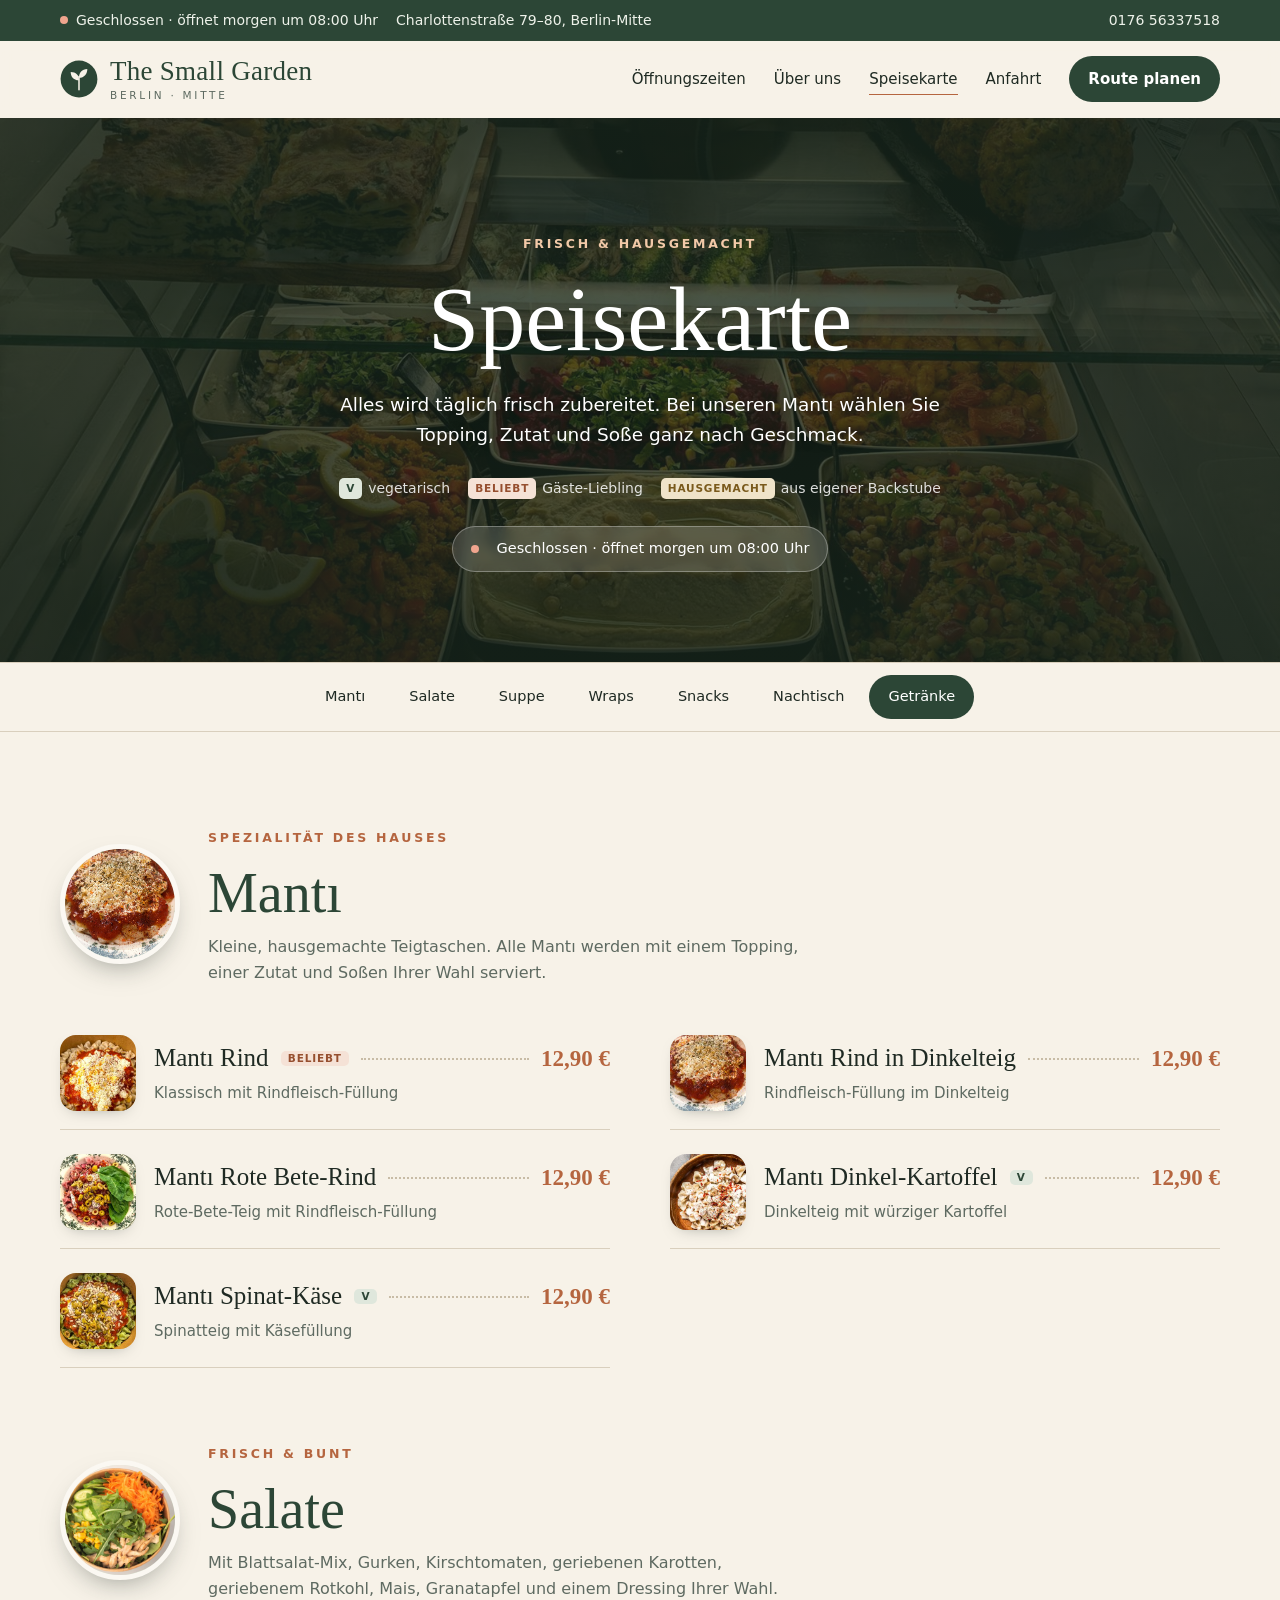
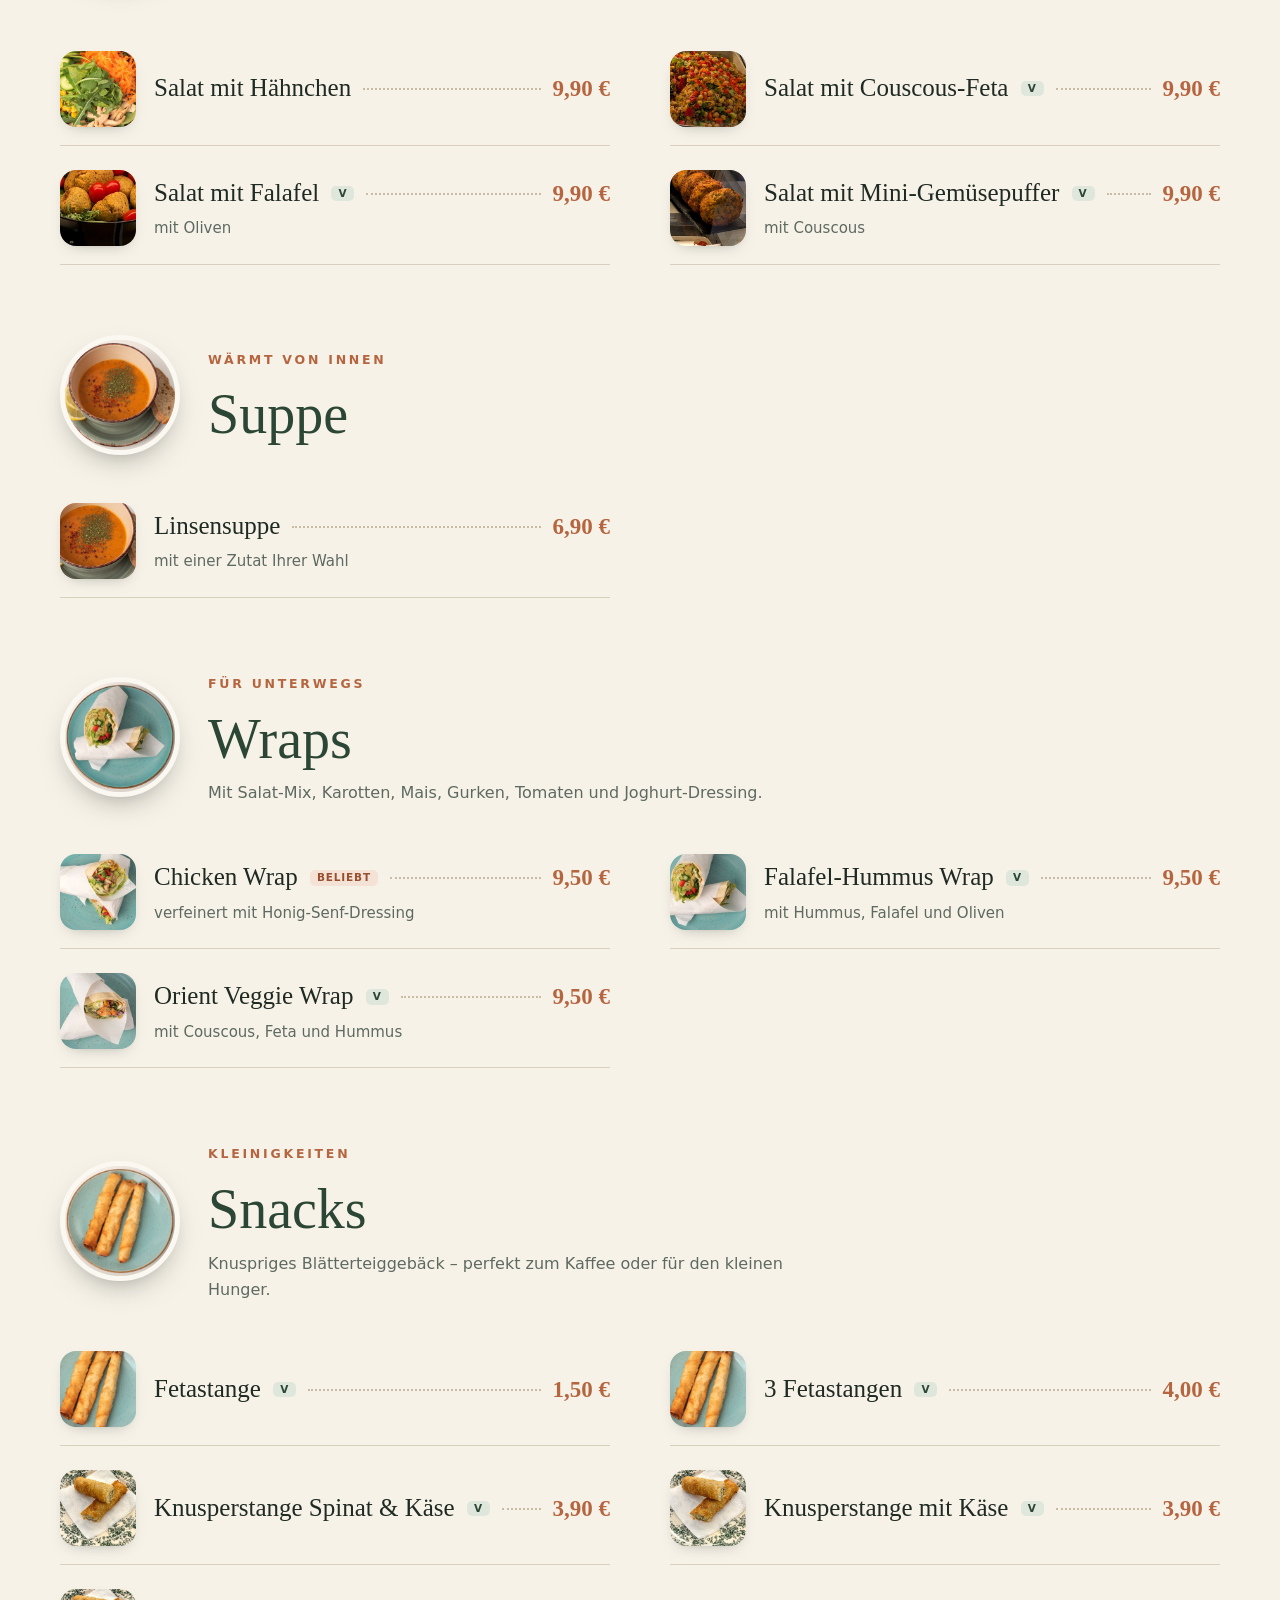
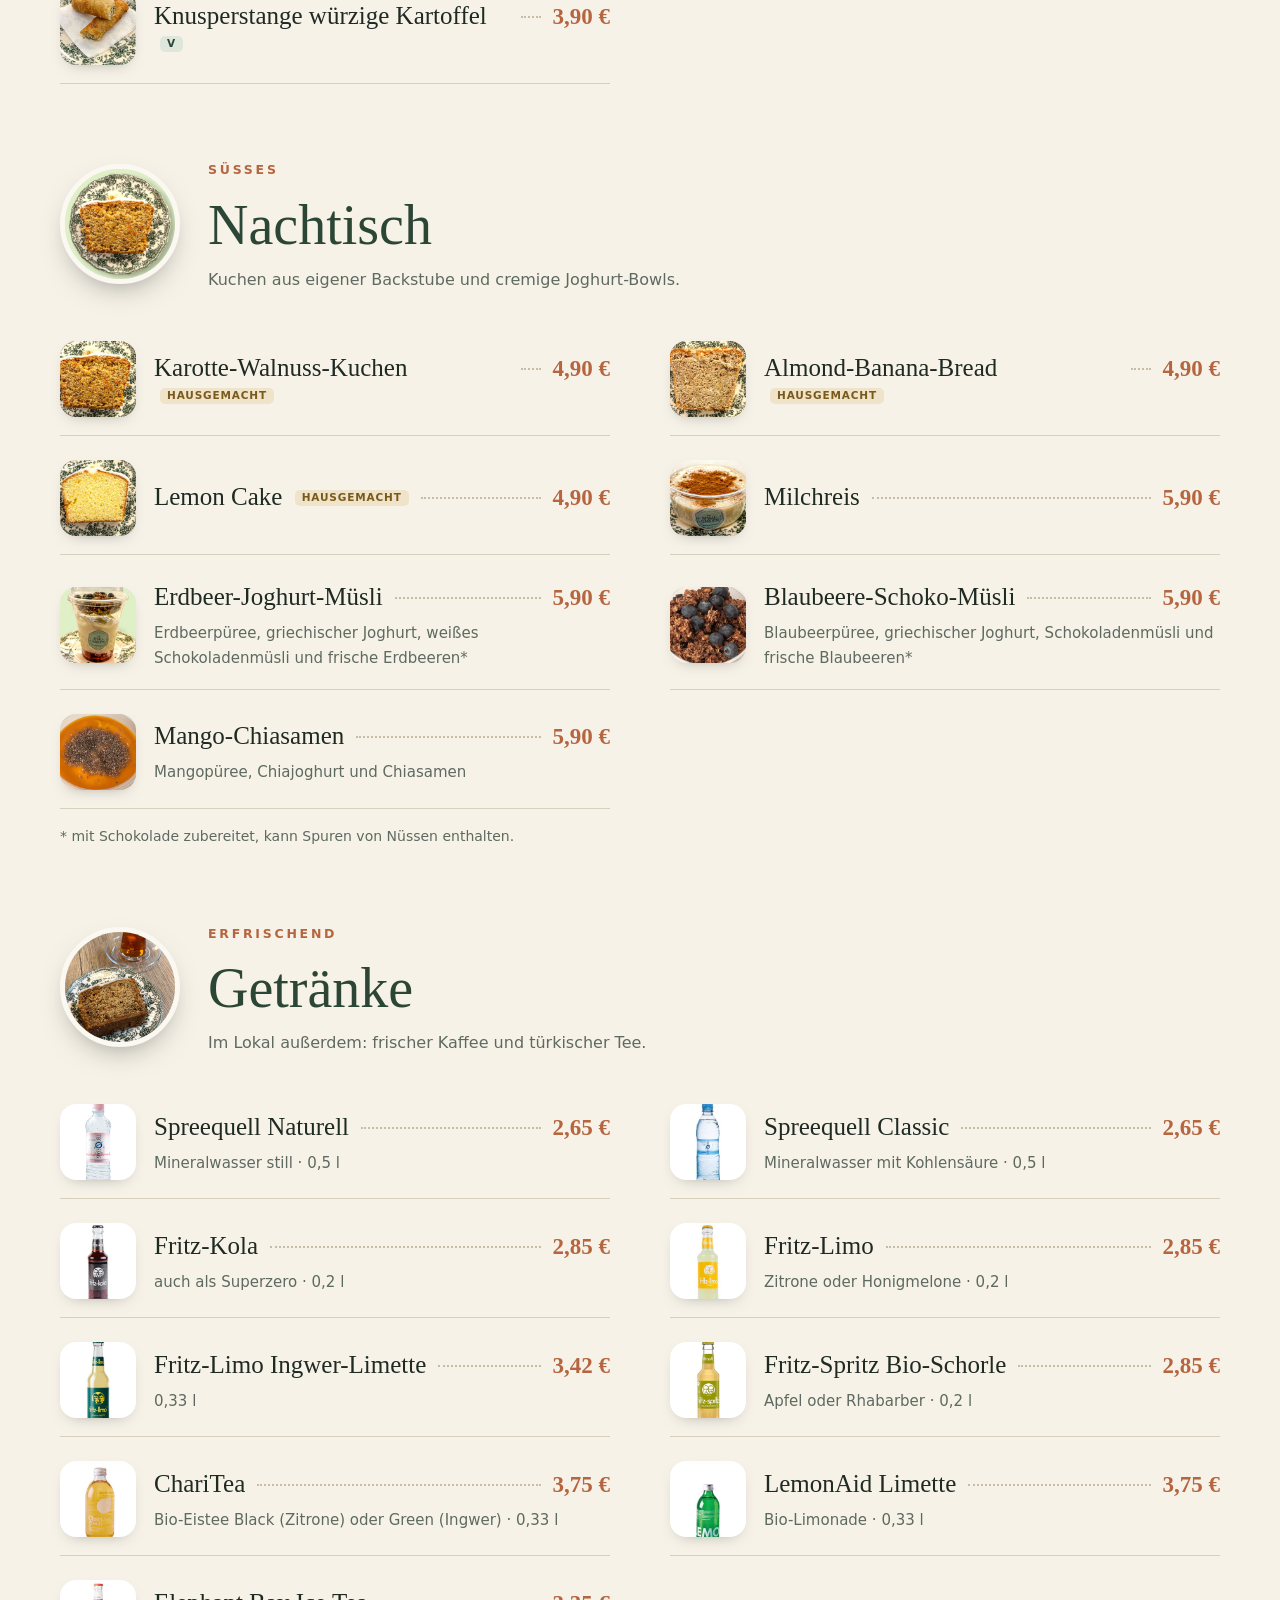
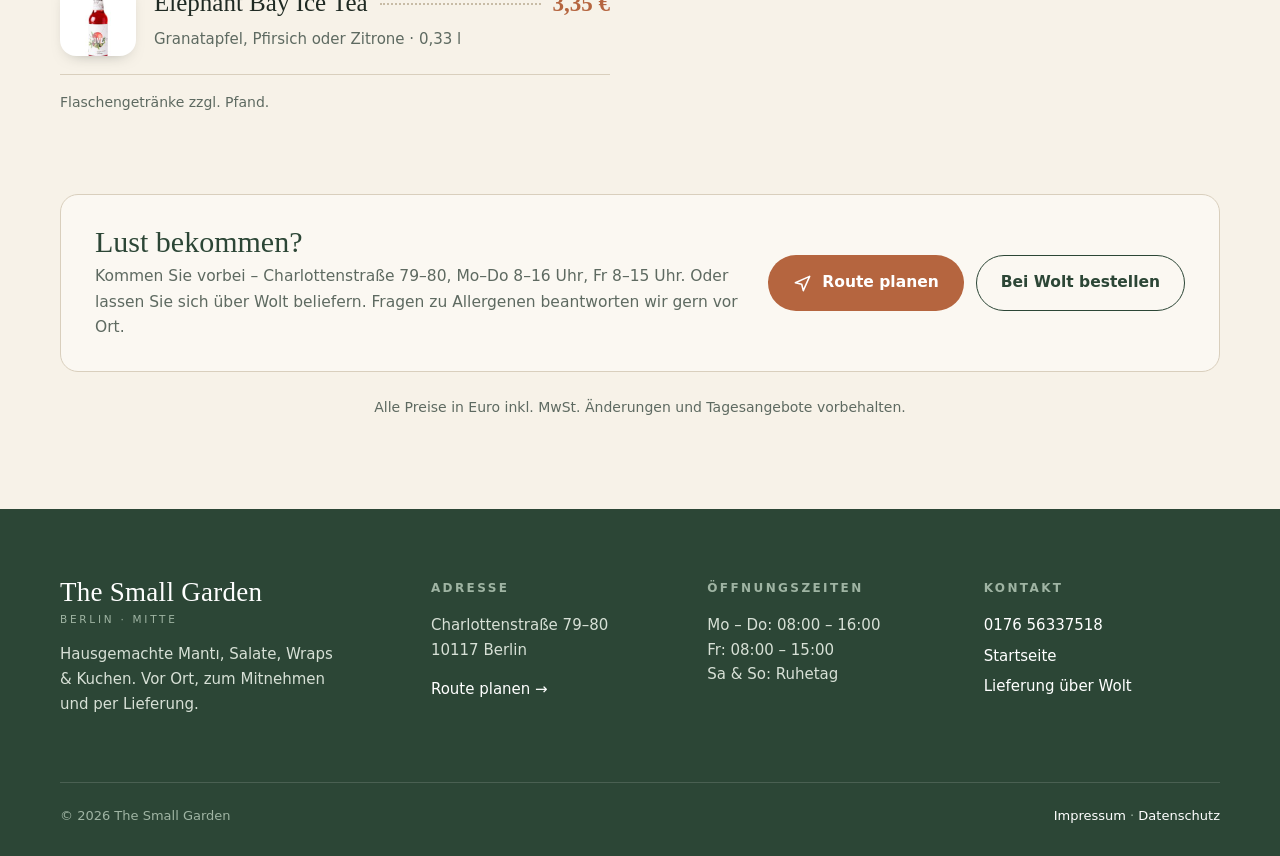
==== commit b10479ec: "Add files via upload" ====
--- a/speisekarte.html
+++ b/speisekarte.html
@@ -87,9 +87,9 @@
         </div>
         <div class="menu-list">
           <div class="item has-thumb reveal"><img class="thumb" src="images/thumb-manti-rind.jpg" alt="Mantı Rind" loading="lazy" width="240" height="240"><div><div class="item-top"><h3>Mantı Rind <span class="tag tag-pop">BELIEBT</span></h3><span class="dots"></span><span class="p">12,90 €</span></div><p class="d">Klassisch mit Rindfleisch-Füllung</p></div></div>
-          <div class="item has-thumb reveal"><span class="thumb thumb-ph" aria-hidden="true"><svg viewBox="0 0 64 64"><path d="M32 52V30" stroke="currentColor" stroke-width="2.4" stroke-linecap="round"/><path d="M32 36c-9 0-13-6-13-13 8 0 13 5 13 13zM32 32c0-8 5-14 13-14 0 8-5 14-13 14z" fill="currentColor"/></svg></span><div><div class="item-top"><h3>Mantı Rind in Dinkelteig</h3><span class="dots"></span><span class="p">12,90 €</span></div><p class="d">Rindfleisch-Füllung im Dinkelteig</p></div></div>
+          <div class="item has-thumb reveal"><img class="thumb" src="images/thumb-manti-dinkel.jpg" alt="Mantı mit Tomatensoße" loading="lazy" width="240" height="240"><div><div class="item-top"><h3>Mantı Rind in Dinkelteig</h3><span class="dots"></span><span class="p">12,90 €</span></div><p class="d">Rindfleisch-Füllung im Dinkelteig</p></div></div>
           <div class="item has-thumb reveal"><img class="thumb" src="images/thumb-manti-rotebete.jpg" alt="Mantı Rote Bete-Rind" loading="lazy" width="240" height="240"><div><div class="item-top"><h3>Mantı Rote Bete-Rind</h3><span class="dots"></span><span class="p">12,90 €</span></div><p class="d">Rote-Bete-Teig mit Rindfleisch-Füllung</p></div></div>
-          <div class="item has-thumb reveal"><span class="thumb thumb-ph" aria-hidden="true"><svg viewBox="0 0 64 64"><path d="M32 52V30" stroke="currentColor" stroke-width="2.4" stroke-linecap="round"/><path d="M32 36c-9 0-13-6-13-13 8 0 13 5 13 13zM32 32c0-8 5-14 13-14 0 8-5 14-13 14z" fill="currentColor"/></svg></span><div><div class="item-top"><h3>Mantı Dinkel-Kartoffel <span class="tag tag-v">V</span></h3><span class="dots"></span><span class="p">12,90 €</span></div><p class="d">Dinkelteig mit würziger Kartoffel</p></div></div>
+          <div class="item has-thumb reveal"><img class="thumb" src="images/thumb-manti-kartoffel.jpg" alt="Mantı mit Joghurt" loading="lazy" width="240" height="240"><div><div class="item-top"><h3>Mantı Dinkel-Kartoffel <span class="tag tag-v">V</span></h3><span class="dots"></span><span class="p">12,90 €</span></div><p class="d">Dinkelteig mit würziger Kartoffel</p></div></div>
           <div class="item has-thumb reveal"><img class="thumb" src="images/thumb-manti-spinat.jpg" alt="Mantı Spinat-Käse" loading="lazy" width="240" height="240"><div><div class="item-top"><h3>Mantı Spinat-Käse <span class="tag tag-v">V</span></h3><span class="dots"></span><span class="p">12,90 €</span></div><p class="d">Spinatteig mit Käsefüllung</p></div></div>
         </div>
       </section>
@@ -106,9 +106,9 @@
         </div>
         <div class="menu-list">
           <div class="item has-thumb reveal"><img class="thumb" src="images/thumb-salat-haehnchen.jpg" alt="Salat mit Hähnchen" loading="lazy" width="240" height="240"><div><div class="item-top"><h3>Salat mit Hähnchen</h3><span class="dots"></span><span class="p">9,90 €</span></div></div></div>
-          <div class="item has-thumb reveal"><span class="thumb thumb-ph" aria-hidden="true"><svg viewBox="0 0 64 64"><path d="M32 52V30" stroke="currentColor" stroke-width="2.4" stroke-linecap="round"/><path d="M32 36c-9 0-13-6-13-13 8 0 13 5 13 13zM32 32c0-8 5-14 13-14 0 8-5 14-13 14z" fill="currentColor"/></svg></span><div><div class="item-top"><h3>Salat mit Couscous-Feta <span class="tag tag-v">V</span></h3><span class="dots"></span><span class="p">9,90 €</span></div></div></div>
-          <div class="item has-thumb reveal"><span class="thumb thumb-ph" aria-hidden="true"><svg viewBox="0 0 64 64"><path d="M32 52V30" stroke="currentColor" stroke-width="2.4" stroke-linecap="round"/><path d="M32 36c-9 0-13-6-13-13 8 0 13 5 13 13zM32 32c0-8 5-14 13-14 0 8-5 14-13 14z" fill="currentColor"/></svg></span><div><div class="item-top"><h3>Salat mit Falafel <span class="tag tag-v">V</span></h3><span class="dots"></span><span class="p">9,90 €</span></div><p class="d">mit Oliven</p></div></div>
-          <div class="item has-thumb reveal"><span class="thumb thumb-ph" aria-hidden="true"><svg viewBox="0 0 64 64"><path d="M32 52V30" stroke="currentColor" stroke-width="2.4" stroke-linecap="round"/><path d="M32 36c-9 0-13-6-13-13 8 0 13 5 13 13zM32 32c0-8 5-14 13-14 0 8-5 14-13 14z" fill="currentColor"/></svg></span><div><div class="item-top"><h3>Salat mit Mini-Gemüsepuffer <span class="tag tag-v">V</span></h3><span class="dots"></span><span class="p">9,90 €</span></div><p class="d">mit Couscous</p></div></div>
+          <div class="item has-thumb reveal"><img class="thumb" src="images/thumb-couscous.jpg" alt="Couscous-Salat mit Kichererbsen" loading="lazy" width="240" height="240"><div><div class="item-top"><h3>Salat mit Couscous-Feta <span class="tag tag-v">V</span></h3><span class="dots"></span><span class="p">9,90 €</span></div></div></div>
+          <div class="item has-thumb reveal"><img class="thumb" src="images/thumb-falafel.jpg" alt="Falafel mit Kirschtomaten" loading="lazy" width="240" height="240"><div><div class="item-top"><h3>Salat mit Falafel <span class="tag tag-v">V</span></h3><span class="dots"></span><span class="p">9,90 €</span></div><p class="d">mit Oliven</p></div></div>
+          <div class="item has-thumb reveal"><img class="thumb" src="images/thumb-gemuesepuffer.jpg" alt="Gemüsepuffer" loading="lazy" width="240" height="240"><div><div class="item-top"><h3>Salat mit Mini-Gemüsepuffer <span class="tag tag-v">V</span></h3><span class="dots"></span><span class="p">9,90 €</span></div><p class="d">mit Couscous</p></div></div>
         </div>
       </section>
 
@@ -155,9 +155,9 @@
         </div>
         <div class="menu-list">
           <div class="item has-thumb reveal"><img class="thumb" src="images/thumb-fetastange.jpg" alt="Fetastangen" loading="lazy" width="240" height="240"><div><div class="item-top"><h3>Fetastange <span class="tag tag-v">V</span></h3><span class="dots"></span><span class="p">1,50 €</span></div></div></div>
-          <div class="item has-thumb reveal"><span class="thumb thumb-ph" aria-hidden="true"><svg viewBox="0 0 64 64"><path d="M32 52V30" stroke="currentColor" stroke-width="2.4" stroke-linecap="round"/><path d="M32 36c-9 0-13-6-13-13 8 0 13 5 13 13zM32 32c0-8 5-14 13-14 0 8-5 14-13 14z" fill="currentColor"/></svg></span><div><div class="item-top"><h3>3 Fetastangen <span class="tag tag-v">V</span></h3><span class="dots"></span><span class="p">4,00 €</span></div></div></div>
+          <div class="item has-thumb reveal"><img class="thumb" src="images/thumb-fetastange.jpg" alt="Fetastangen" loading="lazy" width="240" height="240"><div><div class="item-top"><h3>3 Fetastangen <span class="tag tag-v">V</span></h3><span class="dots"></span><span class="p">4,00 €</span></div></div></div>
           <div class="item has-thumb reveal"><img class="thumb" src="images/thumb-knusper-spinat.jpg" alt="Knusperstange Spinat und Käse" loading="lazy" width="240" height="240"><div><div class="item-top"><h3>Knusperstange Spinat &amp; Käse <span class="tag tag-v">V</span></h3><span class="dots"></span><span class="p">3,90 €</span></div></div></div>
-          <div class="item has-thumb reveal"><span class="thumb thumb-ph" aria-hidden="true"><svg viewBox="0 0 64 64"><path d="M32 52V30" stroke="currentColor" stroke-width="2.4" stroke-linecap="round"/><path d="M32 36c-9 0-13-6-13-13 8 0 13 5 13 13zM32 32c0-8 5-14 13-14 0 8-5 14-13 14z" fill="currentColor"/></svg></span><div><div class="item-top"><h3>Knusperstange mit Käse <span class="tag tag-v">V</span></h3><span class="dots"></span><span class="p">3,90 €</span></div></div></div>
+          <div class="item has-thumb reveal"><img class="thumb" src="images/thumb-knusper-kartoffel.jpg" alt="Knusperstange" loading="lazy" width="240" height="240"><div><div class="item-top"><h3>Knusperstange mit Käse <span class="tag tag-v">V</span></h3><span class="dots"></span><span class="p">3,90 €</span></div></div></div>
           <div class="item has-thumb reveal"><img class="thumb" src="images/thumb-knusper-kartoffel.jpg" alt="Knusperstange würzige Kartoffel" loading="lazy" width="240" height="240"><div><div class="item-top"><h3>Knusperstange würzige Kartoffel <span class="tag tag-v">V</span></h3><span class="dots"></span><span class="p">3,90 €</span></div></div></div>
         </div>
       </section>
@@ -195,15 +195,15 @@
           </div>
         </div>
         <div class="menu-list">
-          <div class="item reveal"><div class="item-top"><h3>Spreequell Naturell</h3><span class="dots"></span><span class="p">2,65 €</span></div><p class="d">Mineralwasser still · 0,5 l</p></div>
-          <div class="item reveal"><div class="item-top"><h3>Spreequell Classic</h3><span class="dots"></span><span class="p">2,65 €</span></div><p class="d">Mineralwasser mit Kohlensäure · 0,5 l</p></div>
-          <div class="item reveal"><div class="item-top"><h3>Fritz-Kola</h3><span class="dots"></span><span class="p">2,85 €</span></div><p class="d">auch als Superzero · 0,2 l</p></div>
-          <div class="item reveal"><div class="item-top"><h3>Fritz-Limo</h3><span class="dots"></span><span class="p">2,85 €</span></div><p class="d">Zitrone oder Honigmelone · 0,2 l</p></div>
-          <div class="item reveal"><div class="item-top"><h3>Fritz-Limo Ingwer-Limette</h3><span class="dots"></span><span class="p">3,42 €</span></div><p class="d">0,33 l</p></div>
-          <div class="item reveal"><div class="item-top"><h3>Fritz-Spritz Bio-Schorle</h3><span class="dots"></span><span class="p">2,85 €</span></div><p class="d">Apfel oder Rhabarber · 0,2 l</p></div>
-          <div class="item reveal"><div class="item-top"><h3>ChariTea</h3><span class="dots"></span><span class="p">3,75 €</span></div><p class="d">Bio-Eistee Black (Zitrone) oder Green (Ingwer) · 0,33 l</p></div>
-          <div class="item reveal"><div class="item-top"><h3>LemonAid Limette</h3><span class="dots"></span><span class="p">3,75 €</span></div><p class="d">Bio-Limonade · 0,33 l</p></div>
-          <div class="item reveal"><div class="item-top"><h3>Elephant Bay Ice Tea</h3><span class="dots"></span><span class="p">3,35 €</span></div><p class="d">Granatapfel, Pfirsich oder Zitrone · 0,33 l</p></div>
+          <div class="item has-thumb reveal"><img class="thumb" src="images/thumb-drink-spreequell-naturell.jpg" alt="Spreequell Naturell" loading="lazy" width="240" height="240"><div><div class="item-top"><h3>Spreequell Naturell</h3><span class="dots"></span><span class="p">2,65 €</span></div><p class="d">Mineralwasser still · 0,5 l</p></div></div>
+          <div class="item has-thumb reveal"><img class="thumb" src="images/thumb-drink-spreequell-classic.jpg" alt="Spreequell Classic" loading="lazy" width="240" height="240"><div><div class="item-top"><h3>Spreequell Classic</h3><span class="dots"></span><span class="p">2,65 €</span></div><p class="d">Mineralwasser mit Kohlensäure · 0,5 l</p></div></div>
+          <div class="item has-thumb reveal"><img class="thumb" src="images/thumb-drink-fritz-kola.jpg" alt="Fritz-Kola" loading="lazy" width="240" height="240"><div><div class="item-top"><h3>Fritz-Kola</h3><span class="dots"></span><span class="p">2,85 €</span></div><p class="d">auch als Superzero · 0,2 l</p></div></div>
+          <div class="item has-thumb reveal"><img class="thumb" src="images/thumb-drink-fritz-limo.jpg" alt="Fritz-Limo" loading="lazy" width="240" height="240"><div><div class="item-top"><h3>Fritz-Limo</h3><span class="dots"></span><span class="p">2,85 €</span></div><p class="d">Zitrone oder Honigmelone · 0,2 l</p></div></div>
+          <div class="item has-thumb reveal"><img class="thumb" src="images/thumb-drink-fritz-ingwer.jpg" alt="Fritz-Limo Ingwer-Limette" loading="lazy" width="240" height="240"><div><div class="item-top"><h3>Fritz-Limo Ingwer-Limette</h3><span class="dots"></span><span class="p">3,42 €</span></div><p class="d">0,33 l</p></div></div>
+          <div class="item has-thumb reveal"><img class="thumb" src="images/thumb-drink-fritz-spritz.jpg" alt="Fritz-Spritz Bio-Schorle" loading="lazy" width="240" height="240"><div><div class="item-top"><h3>Fritz-Spritz Bio-Schorle</h3><span class="dots"></span><span class="p">2,85 €</span></div><p class="d">Apfel oder Rhabarber · 0,2 l</p></div></div>
+          <div class="item has-thumb reveal"><img class="thumb" src="images/thumb-drink-charitea.jpg" alt="ChariTea" loading="lazy" width="240" height="240"><div><div class="item-top"><h3>ChariTea</h3><span class="dots"></span><span class="p">3,75 €</span></div><p class="d">Bio-Eistee Black (Zitrone) oder Green (Ingwer) · 0,33 l</p></div></div>
+          <div class="item has-thumb reveal"><img class="thumb" src="images/thumb-drink-lemonaid.jpg" alt="LemonAid Limette" loading="lazy" width="240" height="240"><div><div class="item-top"><h3>LemonAid Limette</h3><span class="dots"></span><span class="p">3,75 €</span></div><p class="d">Bio-Limonade · 0,33 l</p></div></div>
+          <div class="item has-thumb reveal"><img class="thumb" src="images/thumb-drink-elephantbay.jpg" alt="Elephant Bay Ice Tea" loading="lazy" width="240" height="240"><div><div class="item-top"><h3>Elephant Bay Ice Tea</h3><span class="dots"></span><span class="p">3,35 €</span></div><p class="d">Granatapfel, Pfirsich oder Zitrone · 0,33 l</p></div></div>
         </div>
         <p class="card-note">Flaschengetränke zzgl. Pfand.</p>
       </section>
--- a/css/style.css
+++ b/css/style.css
@@ -217,6 +217,127 @@
 .footer a:hover { text-decoration: underline; }
 .footer ul { list-style: none; margin: 0; padding: 0; display: grid; gap: 6px; }
 .footer-bottom { border-top: 1px solid rgba(255, 255, 255, .14); margin-top: 50px; padding-top: 22px; display: flex; justify-content: space-between; gap: 16px; flex-wrap: wrap; font-size: 13px; color: #9fb4a3; }
+
+/* ---------- Photo hero (Startseite) ---------- */
+.btn-light { background: rgba(255, 255, 255, .14); color: #fff; border-color: rgba(255, 255, 255, .7); backdrop-filter: blur(4px); -webkit-backdrop-filter: blur(4px); }
+.btn-light:hover { background: #fff; color: var(--green); }
+.header-overlay { position: fixed; left: 0; right: 0; top: 0; background: transparent; backdrop-filter: none; -webkit-backdrop-filter: none; transition: background .3s, border-color .3s; }
+.header-overlay.scrolled { background: rgba(247, 242, 232, .95); backdrop-filter: blur(10px); -webkit-backdrop-filter: blur(10px); }
+.header-overlay:not(.scrolled) .brand-name { color: #fff; }
+.header-overlay:not(.scrolled) .brand-name small { color: rgba(255, 255, 255, .78); }
+.header-overlay:not(.scrolled) .menu-toggle { color: #fff; }
+.header-overlay:not(.scrolled) .brand svg circle { fill: rgba(255, 255, 255, .16); stroke: rgba(255, 255, 255, .6); }
+@media (min-width: 821px) {
+  .header-overlay:not(.scrolled) .nav a:not(.btn) { color: #fff; }
+}
+.photo-hero { position: relative; min-height: max(640px, 100svh); display: flex; align-items: flex-end; color: #fff; overflow: hidden; background: var(--green); }
+.photo-hero-img { position: absolute; inset: 0; width: 100%; height: 100%; object-fit: cover; object-position: 40% 30%; transform: scale(1.04); animation: heroZoom 14s ease-out forwards; }
+@keyframes heroZoom { to { transform: scale(1); } }
+.photo-hero-shade {
+  position: absolute; inset: 0;
+  background:
+    linear-gradient(180deg, rgba(20, 32, 24, .55) 0%, rgba(20, 32, 24, 0) 22%),
+    linear-gradient(90deg, rgba(22, 36, 27, .86) 0%, rgba(22, 36, 27, .55) 45%, rgba(22, 36, 27, .1) 75%),
+    linear-gradient(0deg, rgba(22, 36, 27, .65) 0%, rgba(22, 36, 27, 0) 45%);
+}
+.photo-hero-inner { position: relative; z-index: 1; padding: 150px 0 120px; }
+.hero-status { display: inline-flex; align-items: center; gap: 2px; font-size: 14.5px; font-weight: 500; padding: 8px 16px; border-radius: 999px; background: rgba(255, 255, 255, .14); border: 1px solid rgba(255, 255, 255, .3); backdrop-filter: blur(6px); -webkit-backdrop-filter: blur(6px); }
+.hero-name {
+  font-family: var(--serif); font-weight: 500; color: #fff; margin: 26px 0 0;
+  font-size: clamp(58px, 10.5vw, 148px); line-height: .92; letter-spacing: -.015em;
+  text-shadow: 0 2px 30px rgba(0, 0, 0, .25);
+}
+.hero-tag { font-family: var(--serif); font-style: italic; font-size: clamp(22px, 2.6vw, 32px); line-height: 1.3; margin: 22px 0 34px; max-width: 30ch; color: #f3efe4; }
+.hero-facts { display: flex; gap: 26px; flex-wrap: wrap; margin-top: 34px; font-size: 14.5px; color: rgba(255, 255, 255, .85); }
+.hero-facts strong { color: #fff; }
+.hero-facts .stars { color: #f2c063; }
+.info-lift { margin-top: -70px; padding-top: 0; }
+
+/* Über uns – Collage */
+.collage { position: relative; padding: 0 0 70px 0; }
+.collage figure { margin: 0; overflow: hidden; border-radius: 22px; box-shadow: var(--shadow); }
+.collage img { width: 100%; height: 100%; object-fit: cover; display: block; }
+.collage-main { aspect-ratio: 4 / 4.4; width: 84%; }
+.collage-small { position: absolute; right: 0; bottom: 0; width: 46%; aspect-ratio: 4 / 5; border: 8px solid var(--cream); border-radius: 26px !important; }
+.collage-badge { position: absolute; left: 22px; bottom: 34px; background: var(--paper); border-radius: 16px; padding: 14px 18px; display: flex; gap: 12px; align-items: center; box-shadow: var(--shadow); font-size: 13px; color: var(--muted); line-height: 1.4; }
+.collage-badge .num { font-family: var(--serif); font-size: 40px; color: var(--green); line-height: 1; }
+.about-title { font-size: clamp(38px, 5vw, 58px); }
+.about-title em { color: var(--terra); }
+.about-lead { color: var(--muted); font-size: 18px; margin-top: 20px; }
+.about-quote { margin: 26px 0 0; padding: 4px 0 4px 22px; border-left: 3px solid var(--terra); font-family: var(--serif); font-style: italic; font-size: 24px; line-height: 1.35; color: var(--green); }
+.about-quote cite { display: block; font-family: var(--sans); font-style: normal; font-size: 12px; letter-spacing: .14em; text-transform: uppercase; color: var(--muted); margin-top: 10px; }
+
+/* Vitrinen-Band */
+.band { position: relative; min-height: 440px; display: flex; align-items: flex-end; overflow: hidden; color: #fff; }
+.band img { position: absolute; inset: 0; width: 100%; height: 100%; object-fit: cover; object-position: center 60%; }
+.band-shade { position: absolute; inset: 0; background: linear-gradient(0deg, rgba(22, 36, 27, .85) 0%, rgba(22, 36, 27, .1) 65%); }
+.band-inner { position: relative; z-index: 1; padding: 0 0 54px; }
+.band-inner p { font-family: var(--serif); font-size: clamp(28px, 3.6vw, 44px); line-height: 1.15; max-width: 22ch; margin: 0; }
+.eyebrow-light { color: #f2c9a8; }
+
+/* Gerichte mit Foto */
+.dish { padding: 0; overflow: hidden; }
+.dish-img { aspect-ratio: 1 / 1; overflow: hidden; background: #dfe9d8; }
+.dish-img img { width: 100%; height: 100%; object-fit: cover; transform: scale(1.12); transition: transform .6s ease; }
+.dish:hover .dish-img img { transform: scale(1.18); }
+.dish-body { padding: 24px 26px 26px; display: flex; flex-direction: column; flex: 1; }
+
+/* Galerie */
+.gallery-section { padding-top: 40px; }
+.gallery { display: grid; grid-template-columns: 1.2fr 1fr 1fr; grid-template-rows: 260px 260px; gap: 16px; }
+.gallery figure { margin: 0; overflow: hidden; border-radius: 18px; }
+.gallery img { width: 100%; height: 100%; object-fit: cover; transition: transform .6s ease; }
+.gallery figure:hover img { transform: scale(1.05); }
+.g-a { grid-row: span 2; }
+.g-b img, .g-d img, .g-e img { transform: scale(1.1); }
+.g-b:hover img, .g-d:hover img, .g-e:hover img { transform: scale(1.15); }
+.g-c { grid-row: span 2; }
+.gallery .g-e { display: none; }
+@media (max-width: 980px) {
+  .gallery { grid-template-columns: 1fr 1fr; grid-template-rows: 240px 240px 240px; }
+  .g-c { grid-row: span 1; }
+  .gallery .g-e { display: block; }
+  .collage { max-width: 560px; }
+}
+@media (max-width: 640px) {
+  .photo-hero { min-height: calc(100svh - 70px); }
+  .photo-hero-img { object-position: 30% 20%; }
+  .photo-hero-shade { background: linear-gradient(180deg, rgba(20, 32, 24, .55) 0%, rgba(20, 32, 24, .25) 30%, rgba(22, 36, 27, .88) 78%); }
+  .photo-hero-inner { padding: 120px 0 96px; }
+  .hero-tag { margin: 16px 0 26px; }
+  .hero-facts { gap: 8px 18px; margin-top: 24px; font-size: 13.5px; }
+  .info-lift { margin-top: -50px; }
+  .gallery { grid-template-rows: 170px 170px 170px; gap: 10px; }
+  .band { min-height: 340px; }
+  .collage-badge { left: 12px; bottom: 20px; }
+  .about-quote { font-size: 21px; }
+}
+
+/* ---------- Speisekarte mit Fotos ---------- */
+.menu-hero.menu-hero-photo { position: relative; overflow: hidden; padding: 110px 0 90px; color: #fff; background: var(--green); }
+.menu-hero-img { position: absolute; inset: 0; width: 100%; height: 100%; object-fit: cover; object-position: center 55%; }
+.menu-hero-shade { position: absolute; inset: 0; background: radial-gradient(ellipse at center, rgba(22, 36, 27, .62) 0%, rgba(22, 36, 27, .82) 70%); }
+.menu-hero.menu-hero-photo .container { position: relative; z-index: 1; }
+.menu-hero.menu-hero-photo h1 { color: #fff; text-shadow: 0 2px 24px rgba(0, 0, 0, .3); }
+.menu-hero.menu-hero-photo p { color: rgba(255, 255, 255, .88); }
+.menu-hero.menu-hero-photo .eyebrow { color: #f2c9a8; }
+.menu-hero.menu-hero-photo .legend { color: rgba(255, 255, 255, .85); }
+.menu-hero.menu-hero-photo .mini-hours { background: rgba(255, 255, 255, .14); border-color: rgba(255, 255, 255, .3); color: #fff; backdrop-filter: blur(6px); -webkit-backdrop-filter: blur(6px); }
+.cat-photo { display: block; width: 120px; height: 120px; border-radius: 50%; overflow: hidden; border: 5px solid var(--paper); box-shadow: 0 12px 30px -14px rgba(31, 42, 35, .55); background: #dfe9d8; }
+.cat-photo img { width: 100%; height: 100%; object-fit: cover; transform: scale(1.15); }
+.item.has-thumb { display: grid; grid-template-columns: 76px 1fr; gap: 18px; align-items: center; }
+.item .thumb { width: 76px; height: 76px; border-radius: 16px; object-fit: cover; background: #dfe9d8; box-shadow: 0 6px 16px -10px rgba(31, 42, 35, .5); transition: transform .3s; }
+.item.has-thumb:hover .thumb { transform: scale(1.06) rotate(-1deg); }
+.thumb-ph { display: grid; place-items: center; background: var(--green-soft) !important; color: #9db7a2; box-shadow: none !important; }
+.thumb-ph svg { width: 44%; height: 44%; }
+.menu-hero.menu-hero-photo p { color: #fff; text-shadow: 0 1px 12px rgba(0, 0, 0, .45); }
+.menu-hero-shade { background: radial-gradient(ellipse at center, rgba(22, 36, 27, .72) 0%, rgba(22, 36, 27, .86) 70%) !important; }
+@media (max-width: 640px) {
+  .menu-hero.menu-hero-photo { padding: 80px 0 64px; }
+  .cat-photo { width: 76px; height: 76px; border-width: 3px; }
+  .item.has-thumb { grid-template-columns: 62px 1fr; gap: 14px; }
+  .item .thumb { width: 62px; height: 62px; border-radius: 13px; }
+}
 
 /* Mobile action bar */
 .mobile-bar { display: none; }
